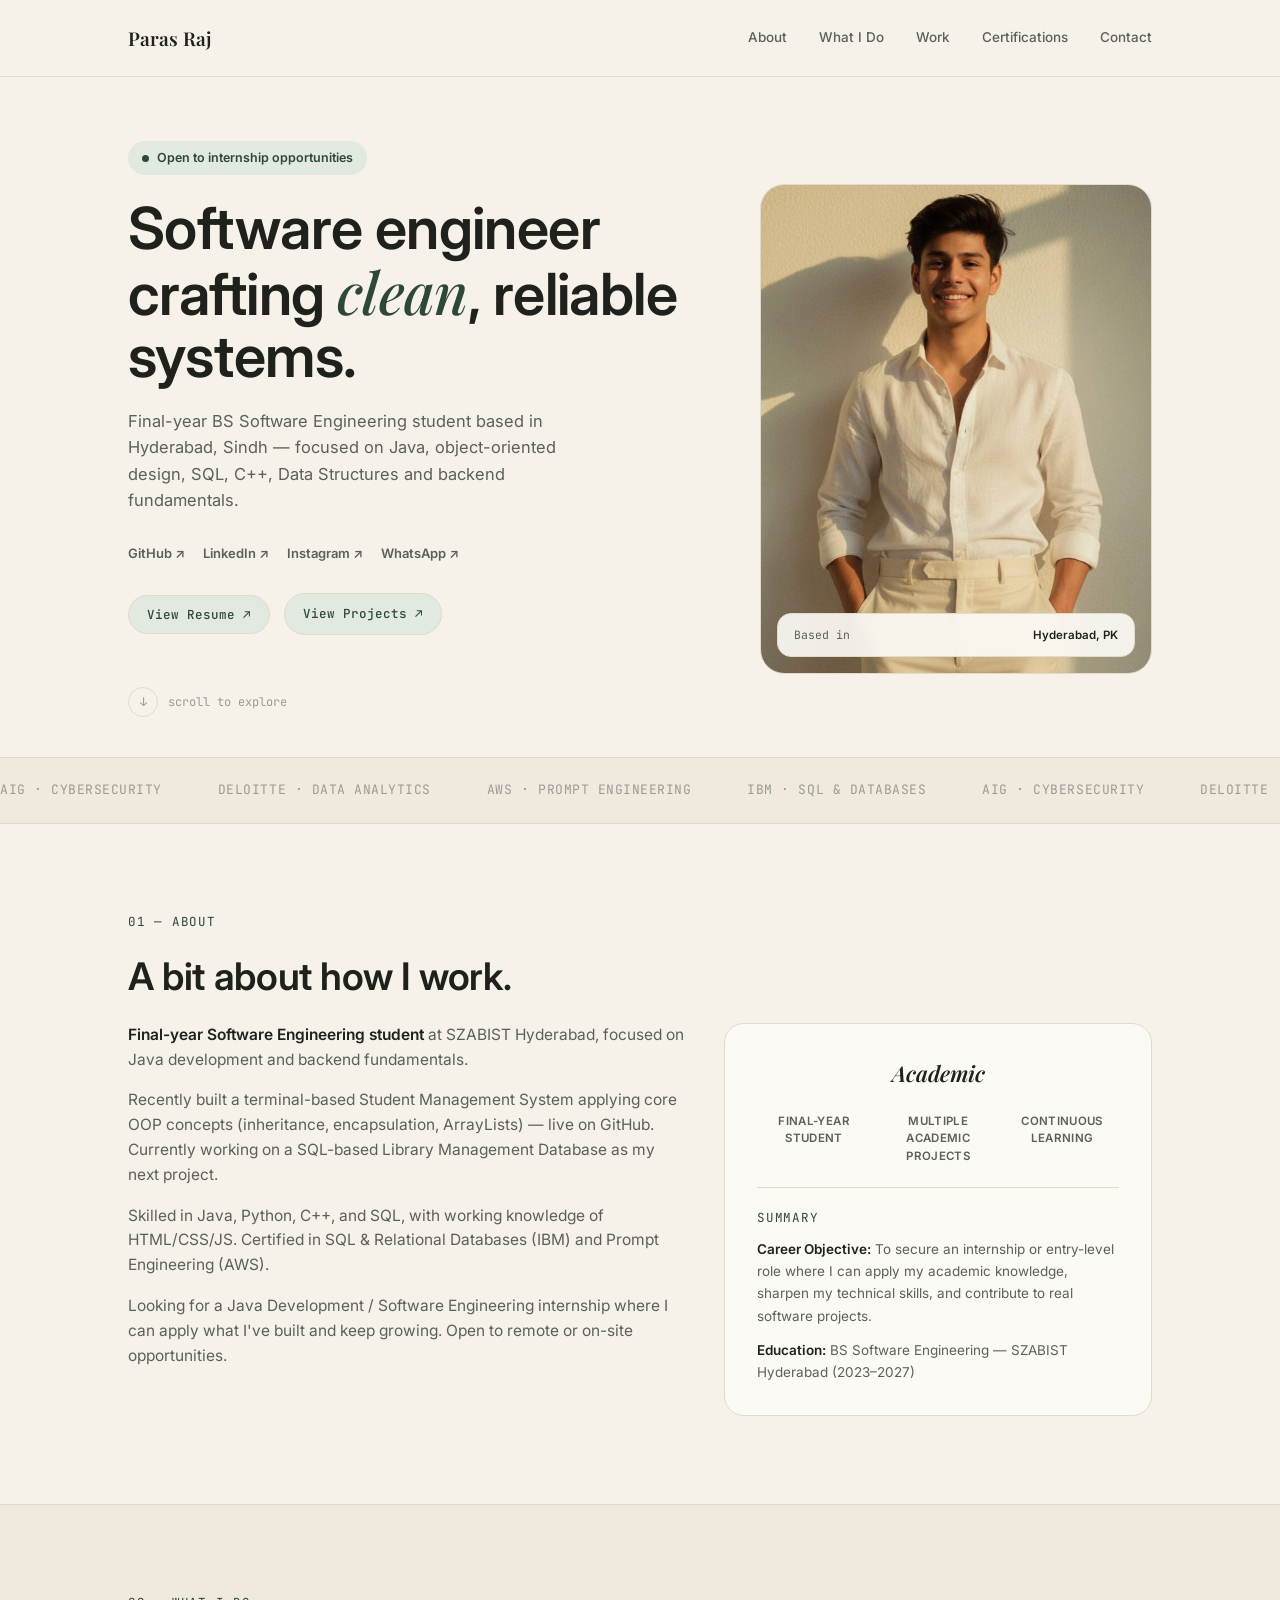
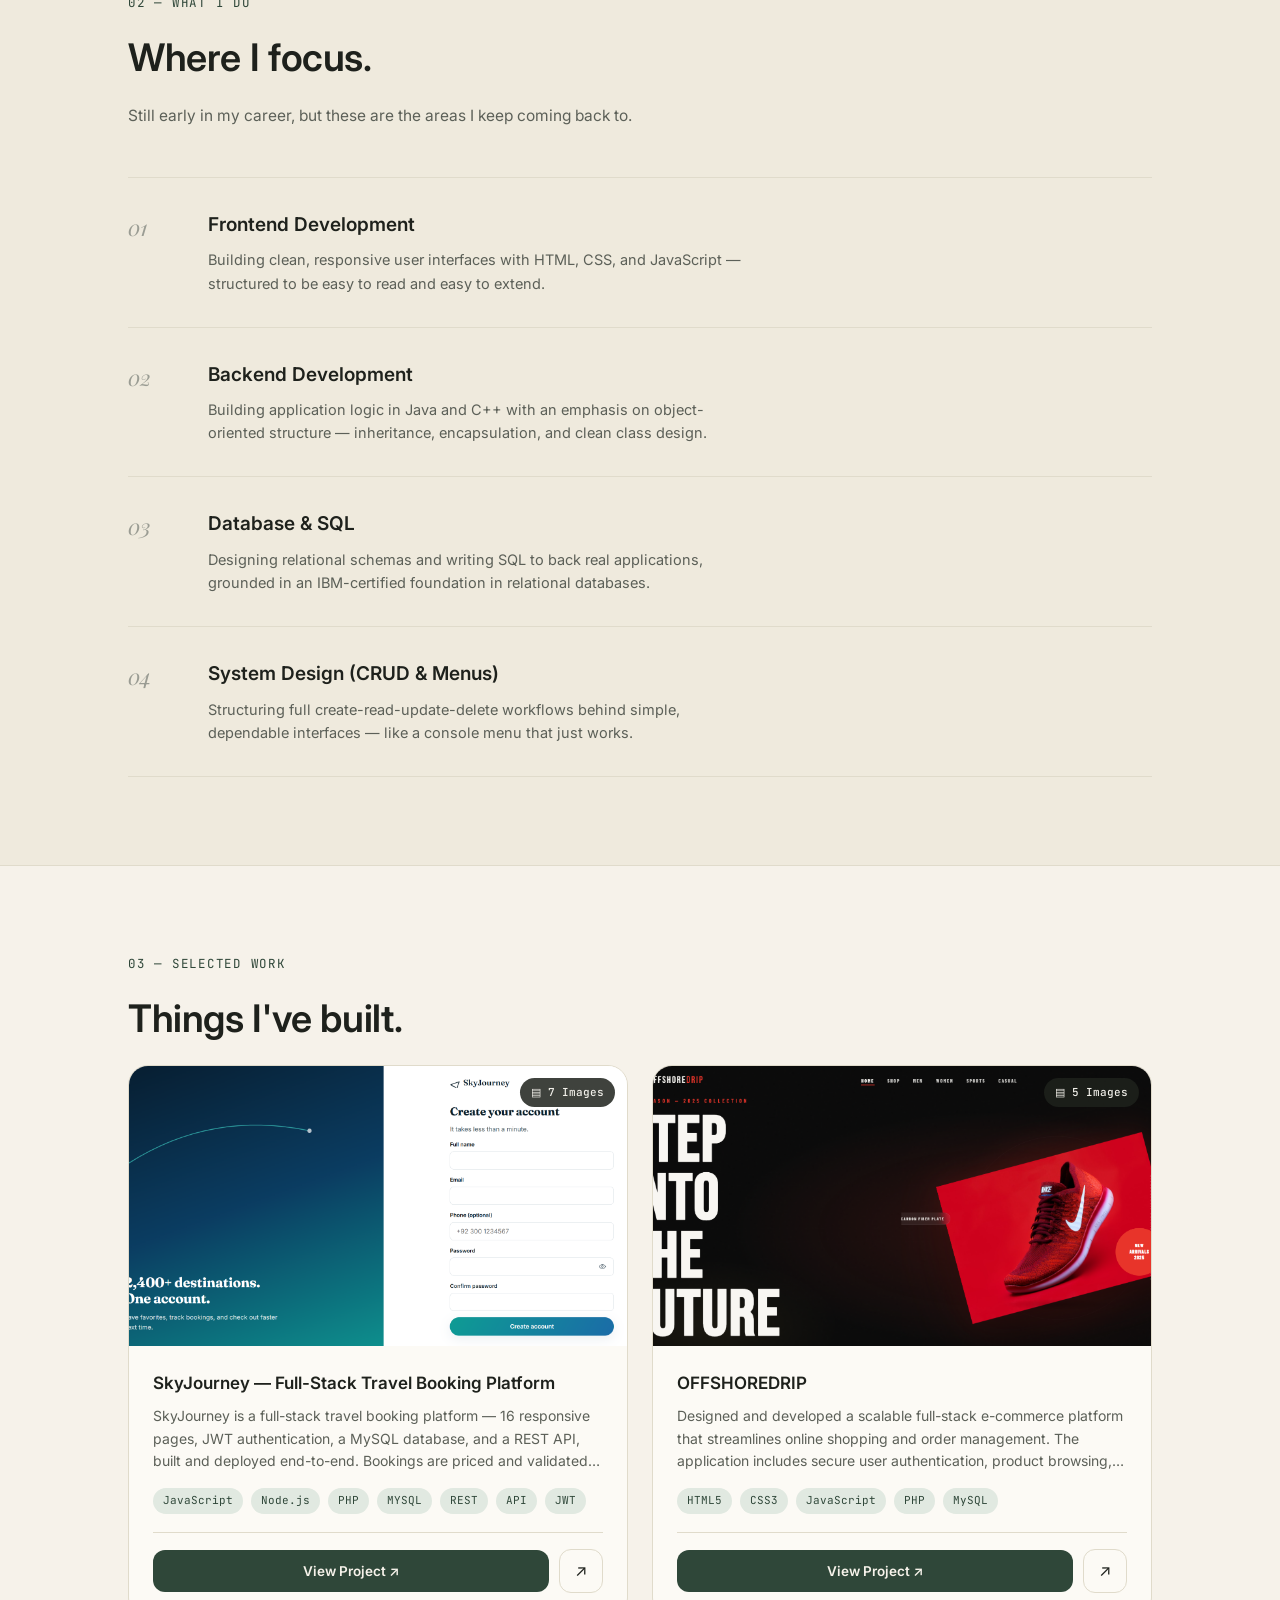
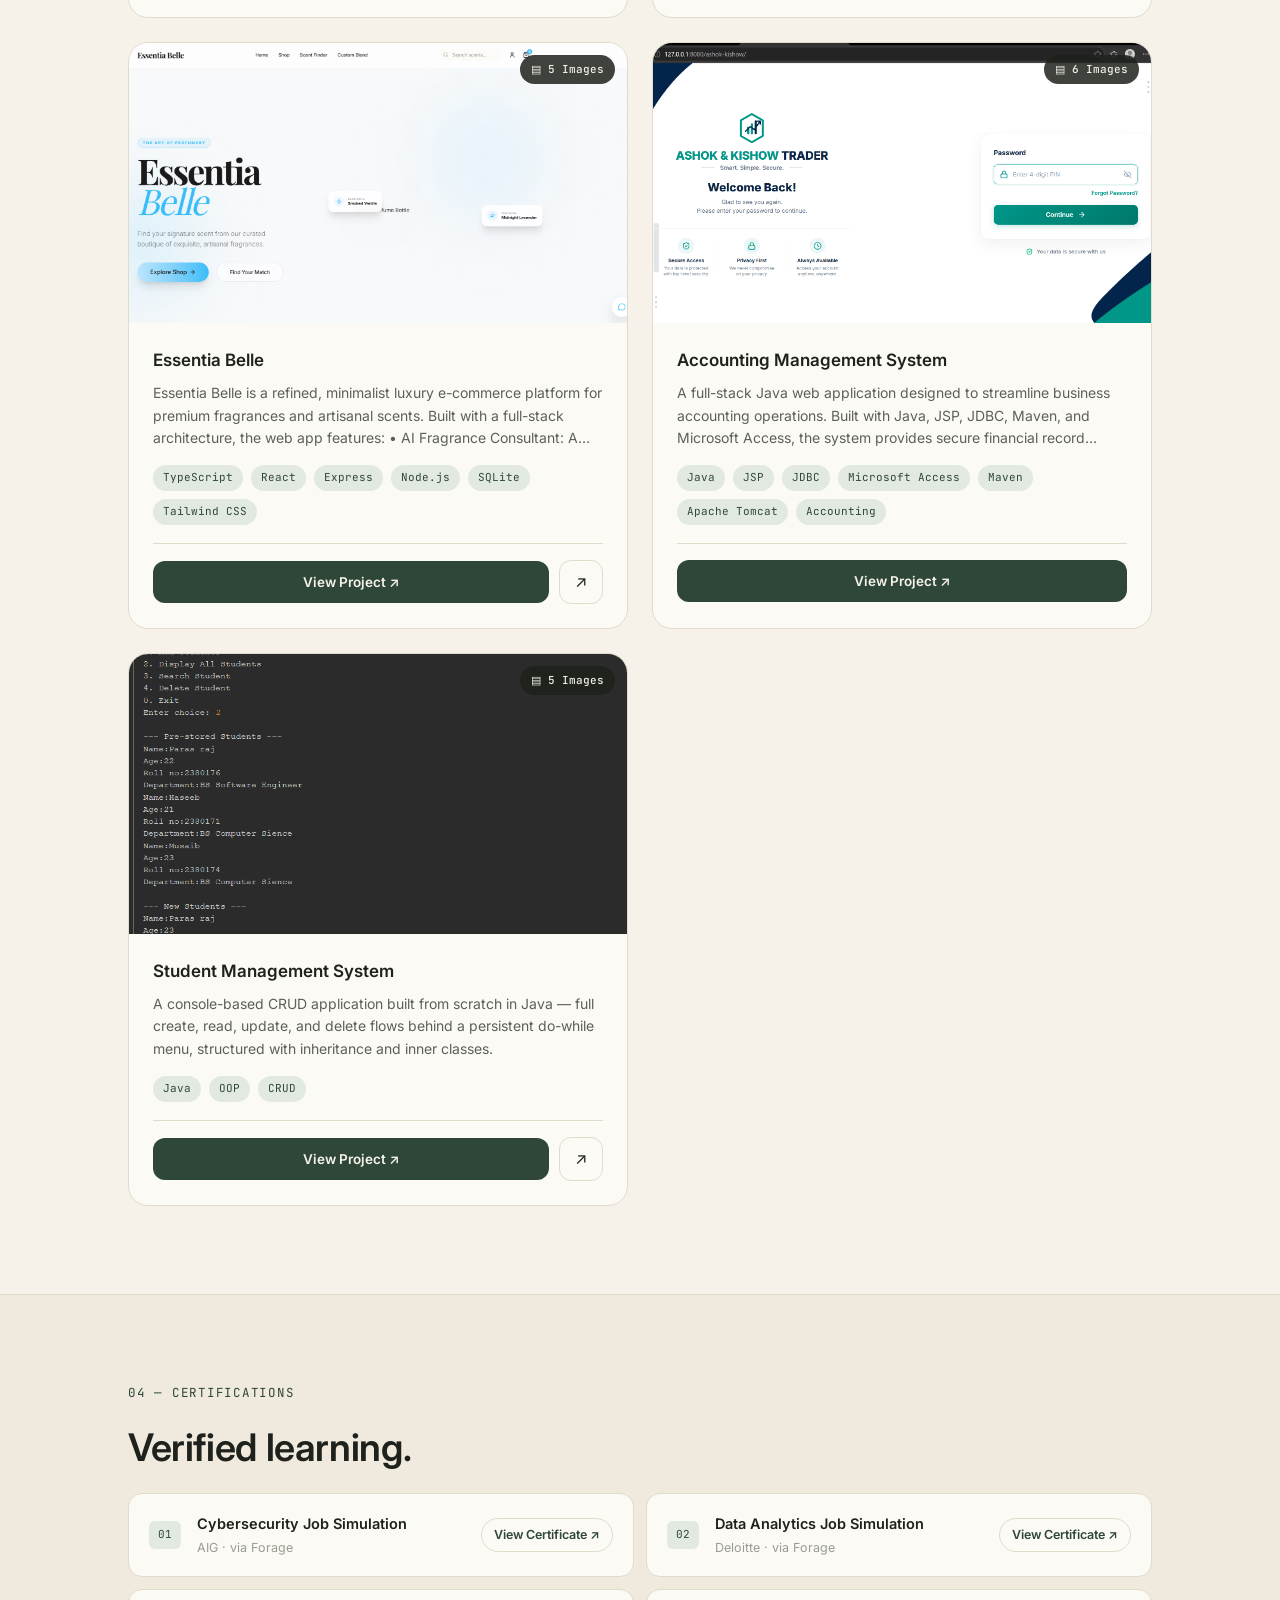
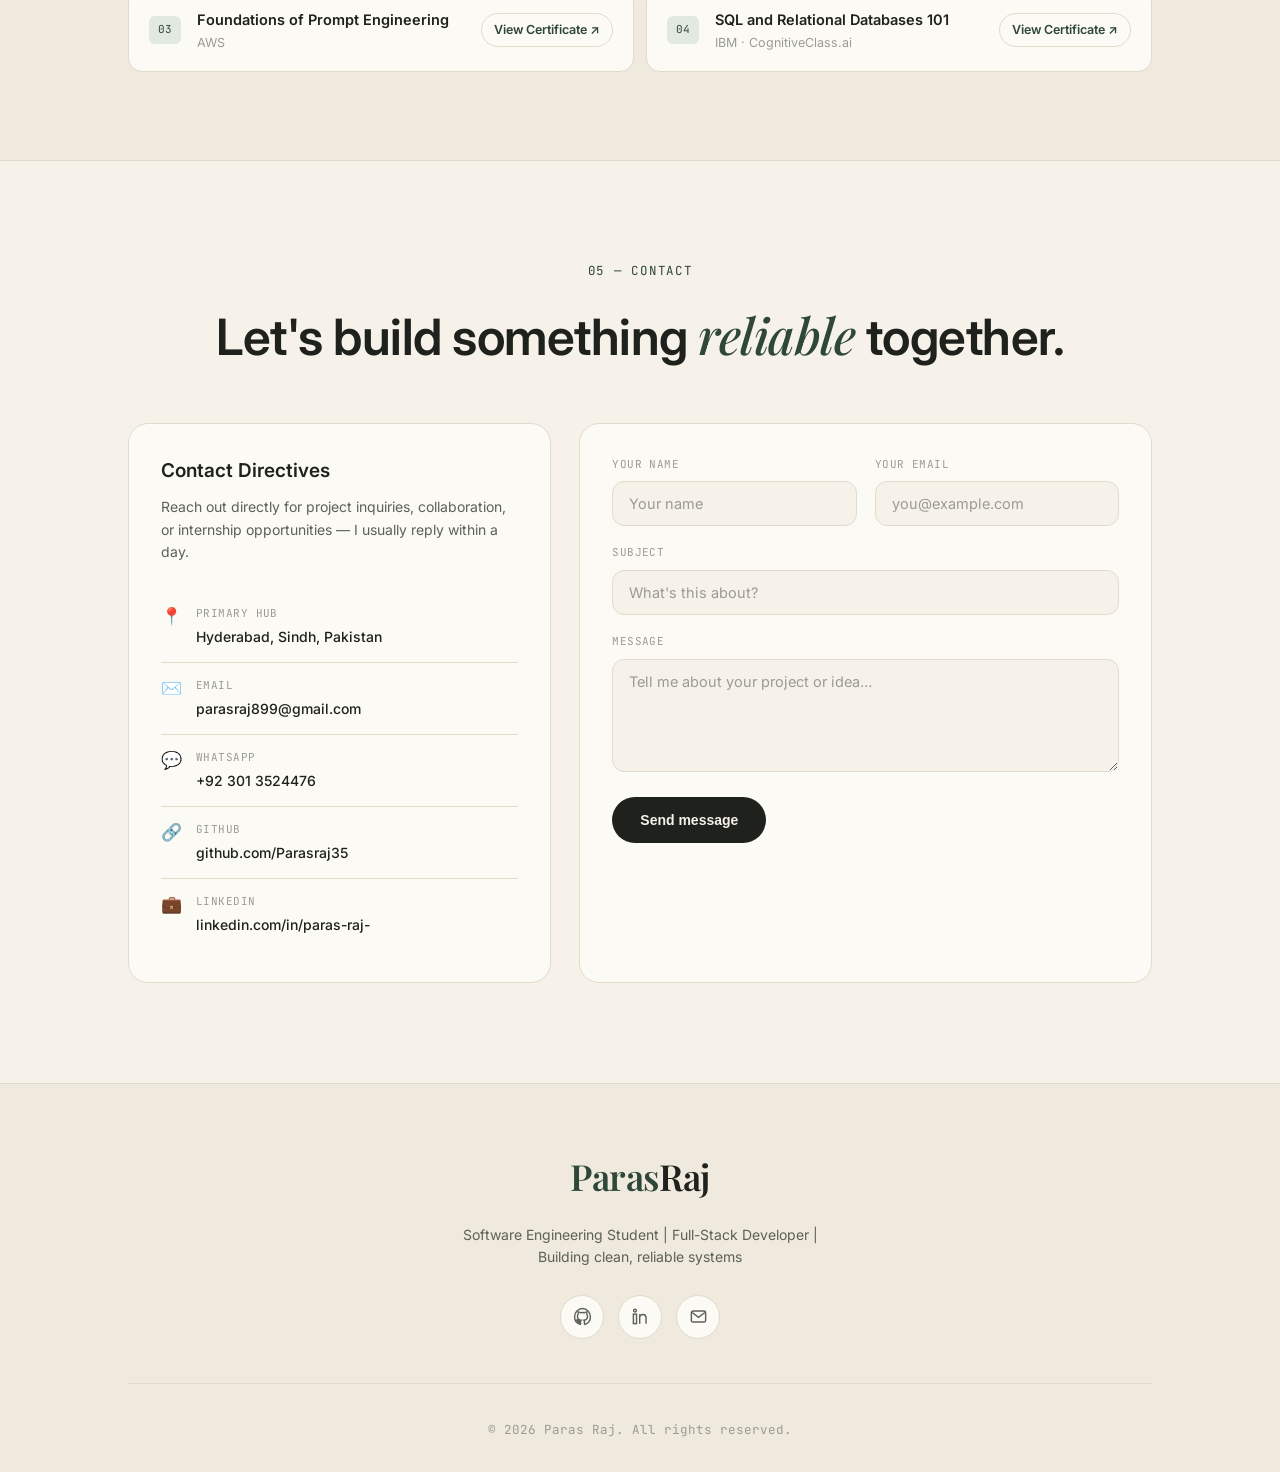
==== index.html @ 8398f97d "background change" ====
<!DOCTYPE html>
<html lang="en">
<head>
<meta charset="UTF-8">
<meta name="viewport" content="width=device-width, initial-scale=1.0">
<title>Paras Raj — Software Engineer</title>
<link rel="preconnect" href="https://fonts.googleapis.com">
<link rel="preconnect" href="https://fonts.gstatic.com" crossorigin>
<link href="https://fonts.googleapis.com/css2?family=Playfair+Display:ital,wght@0,500;0,600;1,500;1,600&family=Inter:wght@400;500;600;700&family=JetBrains+Mono:wght@400;500&display=swap" rel="stylesheet">
<style>
  :root{
    --bg: #F6F2EA;
    --bg-alt: #EFEADD;
    --card: #FCFAF5;
    --ink: #1E211C;
    --ink-dim: #5C6058;
    --ink-faint: #9A9C93;
    --line: #E0DBCB;
    --accent: #2F4739;
    --accent-soft: #E1E9E1;
    --accent-2: #A5482E;
    --terminal-green: #7FD9A8;
    --terminal-amber: #E8B15B;
    --terminal-blue: #8FA9C9;
    --font-serif: 'Playfair Display', serif;
    --font-sans: 'Inter', sans-serif;
    --font-mono: 'JetBrains Mono', monospace;
  }
  *{box-sizing:border-box; margin:0; padding:0;}
  html{scroll-behavior:smooth;}
  body{background:var(--bg); color:var(--ink); font-family:var(--font-sans); line-height:1.6; -webkit-font-smoothing:antialiased;}
  ::selection{background:var(--accent-soft); color:var(--accent);}
  a{color:inherit; text-decoration:none;}
  img{max-width:100%; display:block;}
  .wrap{max-width:1080px; margin:0 auto; padding:0 28px;}
  .em{font-family:var(--font-serif); font-style:italic; font-weight:500; color:var(--accent);}

/* NAV */

nav{
    position:sticky;
    top:0;
    z-index:60;
    background:rgba(246,242,234,.88);
    -webkit-backdrop-filter: blur(8px);
    backdrop-filter: blur(8px);
    border-bottom:1px solid var(--line);
}

nav .wrap{
    display:flex;
    justify-content:space-between;
    align-items:center;
    height:clamp(64px,9vw,76px);
    position:relative;
    gap:16px;
}

.logo{
    font-family:var(--font-serif);
    font-size:clamp(16px,2.4vw,19px);
    font-weight:600;
    white-space:nowrap;
    flex-shrink:0;
}

.menu-btn{
    display:none;
    background:none;
    border:none;
    cursor:pointer;
    color:var(--ink);
    flex-shrink:0;
    width:34px;
    height:34px;
    padding:0;
    position:relative;
    z-index:2;
}

.menu-btn span{
    position:absolute;
    left:5px;
    right:5px;
    height:2px;
    background:currentColor;
    border-radius:2px;
    transition:transform .3s ease, opacity .25s ease, top .3s ease;
}

.menu-btn span:nth-child(1){top:11px;}
.menu-btn span:nth-child(2){top:16px;}
.menu-btn span:nth-child(3){top:21px;}

.menu-btn.active span:nth-child(1){top:16px; transform:rotate(45deg);}
.menu-btn.active span:nth-child(2){opacity:0;}
.menu-btn.active span:nth-child(3){top:16px; transform:rotate(-45deg);}

.navlinks{
    display:flex;
    align-items:center;
    gap:clamp(16px,2.6vw,32px);
    font-size:13.5px;
    color:var(--ink-dim);
    font-weight:500;
    flex-wrap:wrap;
    justify-content:flex-end;
}

.navlinks a{
    white-space:nowrap;
}

.navlinks a:hover{
    color:var(--accent);
}

/* MOBILE */

@media(max-width:819px){

.menu-btn{
display:block;
}

.navlinks{
position:absolute;
top:100%;
left:0;
width:100%;
background:var(--bg);
flex-direction:column;
align-items:flex-start;
gap:0;
border-top:1px solid var(--line);
box-shadow:0 12px 24px -12px rgba(0,0,0,.12);

max-height:0;
overflow:hidden;
opacity:0;
visibility:hidden;
transition:max-height .35s ease, opacity .25s ease;
}

.navlinks a{
width:100%;
padding:16px 28px;
border-bottom:1px solid var(--line);
}

.navlinks.active{
max-height:400px;
opacity:1;
visibility:visible;
}

}

@media(max-width:380px){
  .logo{font-size:15px;}
  nav .wrap{padding-left:18px; padding-right:18px;}
}

  /* HERO */
  .hero{padding:64px 0 40px;}
  .hero-grid{display:grid; grid-template-columns:1fr; gap:40px; align-items:center;}
  @media(min-width:900px){.hero-grid{grid-template-columns:1.25fr 0.85fr; gap:56px;}}
  .badge{
    display:inline-flex; align-items:center; gap:8px; font-size:12.5px; font-weight:600;
    color:var(--accent); background:var(--accent-soft); padding:7px 14px; border-radius:100px; margin-bottom:22px;
  }
  .badge::before{content:''; width:7px; height:7px; border-radius:50%; background:var(--accent);}
  h1{font-family:var(--font-sans); font-weight:600; font-size:clamp(34px,5.2vw,58px); line-height:1.08; letter-spacing:-0.01em; margin-bottom:20px;}
  .hero-sub{color:var(--ink-dim); font-size:16.5px; max-width:48ch; margin-bottom:30px;}
  .social-row{display:flex; gap:18px; align-items:center;}
  .social-row a{font-size:13px; font-weight:600; color:var(--ink-dim); border-bottom:1px solid transparent; padding-bottom:2px;}
  .social-row a:hover{color:var(--accent); border-color:var(--accent);}

  .photo-card{position:relative; border-radius:24px; overflow:hidden; background:var(--accent-soft); aspect-ratio:4/5; border:1px solid var(--line);}
  .photo-card img{width:100%; height:100%; object-fit:cover;}
  .photo-fallback{width:100%; height:100%; display:flex; align-items:center; justify-content:center; font-family:var(--font-serif); font-style:italic; font-size:72px; color:var(--accent);}
  .photo-tag{
    position:absolute; bottom:16px; left:16px; right:16px; background:rgba(252,250,245,0.92); -webkit-backdrop-filter:blur(6px); backdrop-filter:blur(6px);
    border-radius:14px; padding:12px 16px; display:flex; justify-content:space-between; align-items:center;
    font-family:var(--font-mono); font-size:11.5px; color:var(--ink-dim); border:1px solid var(--line);
  }
  .photo-tag b{color:var(--ink); font-family:var(--font-sans); font-weight:600;}

  .scroll-cue{display:flex; align-items:center; gap:10px; margin-top:52px; font-size:12px; color:var(--ink-faint); font-family:var(--font-mono);}
  .scroll-dot{width:30px; height:30px; border-radius:50%; border:1px solid var(--line); display:flex; align-items:center; justify-content:center; animation:bob 1.8s ease-in-out infinite;}
  @keyframes bob{0%,100%{transform:translateY(0);} 50%{transform:translateY(4px);}}

  /* MARQUEE */
  .marquee-section{background:var(--bg-alt); border-top:1px solid var(--line); border-bottom:1px solid var(--line); padding:22px 0; overflow:hidden;}
  .marquee-track{display:flex; gap:56px; white-space:nowrap; animation:scroll-left 26s linear infinite; width:max-content;}
  .marquee-track span{font-family:var(--font-mono); font-size:13px; color:var(--ink-faint); letter-spacing:0.04em; text-transform:uppercase;}
  @keyframes scroll-left{from{transform:translateX(0);} to{transform:translateX(-50%);}}

  /* SECTION SHARED */
  section{padding:88px 0;}
  .section-tag{font-family:var(--font-mono); font-size:12.5px; color:var(--accent); text-transform:uppercase; letter-spacing:0.06em; margin-bottom:14px; display:block;}
  h2{font-family:var(--font-sans); font-weight:600; font-size:clamp(26px,3.4vw,38px); letter-spacing:-0.01em; margin-bottom:16px;}
  .section-desc{color:var(--ink-dim); font-size:15.5px; max-width:60ch; margin-bottom:48px;}

  /* ABOUT */
  .about-grid{display:grid; grid-template-columns:1fr; gap:40px;}
  @media(min-width:820px){.about-grid{grid-template-columns:1.3fr 1fr;}}
  .about-text p{color:var(--ink-dim); font-size:15.5px; margin-bottom:16px; max-width:56ch;}
  .about-text strong{color:var(--ink); font-weight:600;}
  .stat-grid{display:grid; grid-template-columns:repeat(2,1fr); gap:16px;}
  .stat-card{background:var(--card); border:1px solid var(--line); border-radius:16px; padding:22px;}
  .stat-num{font-family:var(--font-serif); font-style:italic; font-weight:600; font-size:34px; color:var(--accent);}
  .stat-label{font-size:12.5px; color:var(--ink-dim); margin-top:4px;}

  /* ACADEMIC CARD (replaces stat grid) */
  .academic-card{background:var(--card); border:1px solid var(--line); border-radius:20px; padding:32px;}
  .academic-title{font-family:var(--font-serif); font-style:italic; font-weight:600; font-size:22px; text-align:center; margin-bottom:22px;}
  .academic-pillars{display:grid; grid-template-columns:repeat(3,1fr); gap:10px; padding-bottom:22px; border-bottom:1px solid var(--line); margin-bottom:20px;}
  .academic-pillars div{font-size:11.5px; font-weight:600; text-align:center; color:var(--ink-dim); text-transform:uppercase; letter-spacing:0.03em; line-height:1.5;}
  .academic-pillars div span{color:var(--ink); font-family:var(--font-mono); text-transform:none; letter-spacing:0; font-size:12.5px;}
  .academic-summary p{font-size:13.5px; color:var(--ink-dim); line-height:1.65;}
  .academic-summary strong{color:var(--ink); font-weight:600;}

  /* WHAT I DO */
  .do-list{border-top:1px solid var(--line);}
  .do-item{
    display:grid; grid-template-columns:56px 1fr; gap:24px; padding:32px 0; border-bottom:1px solid var(--line);
    transition:padding-left .25s ease;
  }
  .do-item:hover{padding-left:10px;}
  .do-num{font-family:var(--font-serif); font-style:italic; font-size:22px; color:var(--ink-faint);}
  .do-item:hover .do-num{color:var(--accent);}
  .do-title{font-size:19px; font-weight:600; margin-bottom:8px;}
  .do-desc{color:var(--ink-dim); font-size:14.5px; max-width:60ch;}

  /* WORK */
  .work-grid{display:grid; grid-template-columns:1fr; gap:24px;}
  @media(min-width:820px){.work-grid{grid-template-columns:1fr 1fr;}}
  .work-card{background:var(--card); border:1px solid var(--line); border-radius:20px; overflow:hidden; display:flex; flex-direction:column;}
  .work-thumb{
    position:relative; aspect-ratio:16/9; background:linear-gradient(135deg, var(--accent-soft), var(--bg-alt));
    display:flex; align-items:center; justify-content:center; overflow:hidden;
  }
  .work-thumb img{width:100%; height:100%; object-fit:cover;}
  .work-thumb .thumb-fallback{font-family:var(--font-mono); font-size:12px; color:var(--ink-faint); letter-spacing:0.03em;}
  .work-thumb-badge{
    position:absolute; top:12px; right:12px; background:rgba(30,33,28,0.85); color:#F1EFE9; font-family:var(--font-mono);
    font-size:11px; font-weight:500; padding:6px 11px; border-radius:100px; display:flex; align-items:center; gap:5px;
  }
  .work-visual .c1{color:#7FD9A8;} .work-visual .c2{color:#E8B15B;} .work-visual .c3{color:#8FA9C9;}
  .work-body{padding:24px;}
  .work-title{font-size:17px; font-weight:600; margin-bottom:8px;}
  .work-desc{color:var(--ink-dim); font-size:14px; margin-bottom:16px; display:-webkit-box; -webkit-line-clamp:3; line-clamp:3; -webkit-box-orient:vertical; overflow:hidden;}
  .work-tags{display:flex; flex-wrap:wrap; gap:8px;}
  .tag{font-family:var(--font-mono); font-size:11px; padding:4px 10px; border-radius:100px; background:var(--accent-soft); color:var(--accent);}

  /* CERTS */
  .cert-grid{display:grid; grid-template-columns:1fr; gap:12px;}
  @media(min-width:700px){.cert-grid{grid-template-columns:1fr 1fr;}}
  .cert-row{display:flex; gap:16px; align-items:center; padding:18px 20px; background:var(--card); border:1px solid var(--line); border-radius:14px;}
  .cert-idx{font-family:var(--font-mono); font-size:11px; color:var(--accent); background:var(--accent-soft); border-radius:6px; padding:5px 9px;}
  .cert-name{font-size:14.5px; font-weight:600;}
  .cert-issuer{font-size:12.5px; color:var(--ink-faint); margin-top:2px;}
  .cert-view{margin-left:auto; font-size:12.5px; font-weight:600; color:var(--accent); white-space:nowrap; padding:6px 12px; border:1px solid var(--line); border-radius:20px; flex-shrink:0;}
  .cert-row:hover .cert-view{background:var(--accent); color:#fff; border-color:var(--accent);}

  /* CONTACT */
  .contact-section{padding:100px 0; text-align:center;}
  .contact-headline{font-family:var(--font-sans); font-weight:600; font-size:clamp(30px,5vw,50px); letter-spacing:-0.01em; margin-bottom:46px;}
  .btn-solid{background:var(--ink); color:var(--bg); font-weight:600; font-size:14px; padding:15px 28px; border-radius:100px;}
  .btn-solid:hover{background:var(--accent);}
  .btn-outline{border:1px solid var(--line); font-weight:600; font-size:14px; padding:15px 28px; border-radius:100px;}
  .btn-outline:hover{border-color:var(--accent); color:var(--accent);}

  .contact-split{display:grid; grid-template-columns:1fr; gap:24px; text-align:left;}
  @media(min-width:860px){.contact-split{grid-template-columns:0.85fr 1.15fr; gap:28px;}}

  .contact-info-card{background:var(--card); border:1px solid var(--line); border-radius:20px; padding:32px;}
  .contact-info-card h3{font-size:19px; font-weight:600; margin-bottom:10px;}
  .contact-info-desc{color:var(--ink-dim); font-size:14px; line-height:1.6; margin-bottom:28px;}
  .info-row{display:flex; gap:14px; align-items:flex-start; padding:14px 0; border-top:1px solid var(--line);}
  .info-row:first-of-type{border-top:none;}
  .info-icon{font-size:17px; line-height:1.4;}
  .info-label{font-family:var(--font-mono); font-size:11px; color:var(--ink-faint); text-transform:uppercase; letter-spacing:0.04em; margin-bottom:3px;}
  .info-value{font-size:14px; font-weight:500;}
  .info-value a{color:var(--ink);}
  .info-value a:hover{color:var(--accent);}

  .contact-form{background:var(--card); border:1px solid var(--line); border-radius:20px; padding:32px; display:flex; flex-direction:column; gap:18px;}
  .form-row{display:grid; grid-template-columns:1fr; gap:18px;}
  @media(min-width:560px){.form-row{grid-template-columns:1fr 1fr;}}
  .field-group label{display:block; font-family:var(--font-mono); font-size:11px; color:var(--ink-faint); text-transform:uppercase; letter-spacing:0.04em; margin-bottom:8px;}
  .contact-form input, .contact-form textarea{
    width:100%; font-family:var(--font-sans); font-size:14.5px; color:var(--ink);
    background:var(--bg); border:1px solid var(--line); border-radius:12px; padding:13px 16px;
    resize:vertical; transition:border-color .15s ease;
  }
  .contact-form input::placeholder, .contact-form textarea::placeholder{color:var(--ink-faint);}
  .contact-form input:focus, .contact-form textarea:focus{outline:none; border-color:var(--accent);}
  .contact-form .btn-solid{border:none; cursor:pointer; align-self:flex-start;}
  .contact-form .btn-solid:disabled{opacity:0.6; cursor:not-allowed;}
  .form-status{font-size:13px; color:var(--ink-dim); min-height:18px;}
  .form-status.ok{color:var(--accent);}
  .form-status.err{color:var(--accent-2);}

  footer{
    background:var(--bg-alt);
    color:var(--ink-dim);
    padding:64px 0 32px;
    border-top:1px solid var(--line);
    position:relative;
  }
  .footer-inner{display:flex; flex-direction:column; align-items:center; text-align:center; gap:18px;}
  .footer-name{
    font-family:var(--font-serif); font-weight:600; font-size:clamp(26px,4vw,36px); letter-spacing:-0.01em;
  }
  .footer-name .first{color:var(--accent);}
  .footer-name .last{color:var(--ink);}
  .footer-tagline{font-size:14px; color:var(--ink-dim); max-width:44ch;}
  .footer-socials{display:flex; gap:14px; margin:8px 0 6px;}
  .footer-socials a{
    width:44px; height:44px; border-radius:50%; display:flex; align-items:center; justify-content:center;
    background:var(--card); border:1px solid var(--line); color:var(--ink-dim);
    transition:background .2s ease, color .2s ease, border-color .2s ease;
  }
  .footer-socials a:hover{background:var(--accent); border-color:var(--accent); color:var(--bg);}
  .footer-socials svg{width:19px; height:19px;}
  .footer-divider{width:100%; max-width:1080px; height:1px; background:var(--line); margin:20px 0 18px;}
  .footer-bottom{font-size:12.5px; color:var(--ink-faint); font-family:var(--font-mono);}

  @media(max-width:640px){
    footer{padding-bottom:88px;}
    .footer-bottom{padding:0 8px;}
  }
  .scroll-top{
    position:fixed; right:22px; bottom:22px; width:46px; height:46px; border-radius:50%;
    background:var(--accent); color:var(--bg); border:none; display:flex; align-items:center; justify-content:center;
    cursor:pointer; box-shadow:0 10px 24px -8px rgba(30,33,28,.35); opacity:0; visibility:hidden; transform:translateY(8px);
    transition:opacity .25s ease, transform .25s ease, visibility .25s ease; z-index:70;
  }
  .scroll-top.visible{opacity:1; visibility:visible; transform:translateY(0);}
  .scroll-top:hover{filter:brightness(1.08);}

  /* HERO RESUME BUTTON */
  .btn-resume{
    display:inline-flex; align-items:center; gap:8px; font-family:var(--font-mono); font-size:12.5px; font-weight:500;
    color:var(--accent); background:var(--accent-soft); border:1px solid var(--line); padding:10px 18px; border-radius:100px;
    cursor:pointer; transition:border-color .15s ease;
  }
  .btn-resume:hover{border-color:var(--accent);}
  .hero-actions{display:flex; flex-wrap:wrap; gap:14px; align-items:center; margin-top:26px;}

  /* WORK CARD VIEW-PROJECT BUTTON */
  .work-foot{display:flex; align-items:center; gap:10px; margin-top:18px; padding-top:16px; border-top:1px solid var(--line);}
  .btn-view{
    flex:1; font-family:var(--font-sans); font-size:13.5px; font-weight:600; color:var(--bg); background:var(--accent);
    padding:13px 16px; border-radius:12px; cursor:pointer; border:none; display:inline-flex; align-items:center; justify-content:center; gap:8px;
  }
  .btn-view:hover{opacity:0.9;}
  .btn-view-icon{
    width:44px; height:44px; flex-shrink:0; border-radius:12px; border:1px solid var(--line); background:transparent;
    color:var(--ink); display:flex; align-items:center; justify-content:center; font-size:16px; cursor:pointer;
  }
  .btn-view-icon:hover{border-color:var(--accent); color:var(--accent);}

  /* TERMINAL-CHROME MODAL (signature element) */
  .modal-overlay{
    position:fixed; inset:0; background:rgba(6,7,8,0.75); -webkit-backdrop-filter:blur(4px); backdrop-filter:blur(4px); z-index:200;
    display:none; align-items:center; justify-content:center; padding:20px;
  }
  .modal-overlay.open{display:flex;}
  .term-window{
    width:100%; max-width:640px; max-height:88vh; overflow-y:auto; background:var(--bg-alt);
    border:1px solid var(--line); border-radius:14px; box-shadow:0 30px 80px rgba(0,0,0,0.6);
  }
  .term-titlebar{
    display:flex; align-items:center; gap:10px; padding:13px 16px; border-bottom:1px solid var(--line);
    background:var(--card); border-radius:14px 14px 0 0; position:sticky; top:0; z-index:2;
  }
  .term-dots{display:flex; gap:7px;}
  .term-dots span{width:11px; height:11px; border-radius:50%; display:block;}
  .term-dots span:nth-child(1){background:#E8615B;} .term-dots span:nth-child(2){background:#E8B15B;} .term-dots span:nth-child(3){background:#7FD9A8;}
  .term-title{font-family:var(--font-mono); font-size:12px; color:var(--ink-faint); flex:1; text-align:center;}
  .term-close{font-family:var(--font-mono); font-size:15px; color:var(--ink-faint); cursor:pointer; background:none; border:none; padding:2px 6px;}
  .term-close:hover{color:var(--ink);}
  .term-body{padding:24px;}

  .cert-modal-window{width:100%; max-width:800px; max-height:92vh; display:flex; flex-direction:column;}
  .cert-frame-wrap{position:relative; flex:1; min-height:0; background:#525659;}
  #cert-frame{width:100%; height:100%; min-height:70vh; border:none; display:block; background:#fff;}
  .cert-mobile-fallback{
    display:none; flex-direction:column; align-items:center; justify-content:center; text-align:center;
    gap:14px; padding:56px 28px; background:var(--bg); min-height:52vh;
  }
  .cert-mobile-fallback svg{width:44px; height:44px; color:var(--ink-faint);}
  .cert-mobile-fallback p{font-size:13.5px; color:var(--ink-dim); max-width:32ch;}
  .cert-mobile-open{
    display:inline-flex; align-items:center; gap:8px; background:var(--ink); color:var(--bg);
    font-weight:600; font-size:14px; padding:13px 22px; border-radius:30px; text-decoration:none;
  }
  .cert-footer{padding:12px 20px; border-top:1px solid var(--line); display:flex; justify-content:space-between; align-items:center; gap:12px; flex-shrink:0;}
  .cert-footer a{font-size:13px; white-space:nowrap;}

  @media(max-width:700px){
    .modal-overlay{padding:0;}
    .cert-modal-window{max-width:none; max-height:100vh; height:100vh; border-radius:0;}
    .cert-frame-wrap{display:none;}
    .cert-mobile-fallback{display:flex; flex:1;}
    .term-title{max-width:56vw; overflow:hidden; text-overflow:ellipsis; white-space:nowrap;}
  }

  .carousel{position:relative; border-radius:10px; overflow:hidden; background:var(--ink); aspect-ratio:16/10; margin-bottom:20px;}
  .carousel-track{display:flex; height:100%; transition:transform .3s ease;}
  .carousel-slide{min-width:100%; height:100%; display:flex; align-items:center; justify-content:center; flex-direction:column; gap:10px;}
  .carousel-slide .ph-icon{font-family:var(--font-mono); font-size:12px; color:#7C8489; letter-spacing:0.04em;}
  .carousel-nav{position:absolute; top:50%; transform:translateY(-50%); width:32px; height:32px; border-radius:50%; background:rgba(10,11,13,0.6); color:#EDEEEA; border:1px solid rgba(255,255,255,0.15); cursor:pointer; display:flex; align-items:center; justify-content:center; font-size:14px;}
  .carousel-nav:hover{background:rgba(10,11,13,0.85);}
  .carousel-prev{left:10px;} .carousel-next{right:10px;}
  .carousel-dots{position:absolute; bottom:12px; left:0; right:0; display:flex; justify-content:center; gap:6px;}
  .carousel-dots span{width:6px; height:6px; border-radius:50%; background:rgba(255,255,255,0.35);}
  .carousel-dots span.active{background:#fff;}

  .modal-title{font-size:19px; font-weight:600; margin-bottom:6px;}
  .modal-desc{color:var(--ink-dim); font-size:14.5px; line-height:1.65; margin-bottom:18px;}
  .modal-tags{display:flex; flex-wrap:wrap; gap:8px; margin-bottom:20px;}
  .modal-links{display:flex; gap:12px; flex-wrap:wrap;}
  .modal-links a{font-family:var(--font-mono); font-size:12.5px; font-weight:500; color:var(--bg); background:var(--accent); padding:10px 18px; border-radius:100px;}
  .modal-links a.secondary{background:transparent; color:var(--accent); border:1px solid var(--line);}

  .resume-body{display:flex; flex-direction:column; align-items:center; text-align:center; gap:14px; padding:8px 0 4px;}
  .resume-body p{color:var(--ink-dim); font-size:14px; max-width:44ch;}
</style>
</head>
<body>

<nav>
  <div class="wrap">

    <div class="logo">Paras Raj</div>

    <button class="menu-btn" id="menu-btn" aria-label="Toggle menu" aria-expanded="false">
      <span></span><span></span><span></span>
    </button>

    <div class="navlinks" id="navlinks">
      <a href="#about">About</a>
      <a href="#what-i-do">What I Do</a>
      <a href="#work">Work</a>
      <a href="#certifications">Certifications</a>
      <a href="#contact">Contact</a>
    </div>

  </div>
</nav>

<header class="hero">
  <div class="wrap hero-grid">
    <div>
      <div class="badge">Open to internship opportunities</div>
      <h1>Software engineer crafting <span class="em">clean</span>, reliable systems.</h1>
      <p class="hero-sub">Final-year BS Software Engineering student based in Hyderabad, Sindh — focused on Java, object-oriented design, SQL, C++, Data Structures and backend fundamentals.</p>
      <div class="social-row">
        <a href="https://github.com/Parasraj35" target="_blank" rel="noopener">GitHub ↗</a>
        <a href="https://www.linkedin.com/in/paras-raj-/" target="_blank" rel="noopener">LinkedIn ↗</a>
        <a href="https://www.instagram.com/paras.rx/" target="_blank" rel="noopener">Instagram ↗</a>
        <a href="https://wa.me/923013524476" target="_blank" rel="noopener">WhatsApp ↗</a>
      </div>
     <div class="hero-actions">
    <button type="button" class="btn-resume" onclick="openResume()">
        View Resume ↗
    </button>

    <a href="#work" class="btn-resume">
        View Projects ↗
    </a>
</div>
      <div class="scroll-cue">
        <div class="scroll-dot">↓</div>
        scroll to explore
      </div>
    </div>
    <div class="photo-card">
      <img src="[data-uri]" alt="Paras Raj">
      <div class="photo-fallback" style="display:none;">PR</div>
      <div class="photo-tag"><span>Based in</span><b>Hyderabad, PK</b></div>
    </div>
  </div>
</header>

<div class="marquee-section">
  <div class="marquee-track">
    <span>AIG · Cybersecurity</span><span>Deloitte · Data Analytics</span><span>AWS · Prompt Engineering</span><span>IBM · SQL &amp; Databases</span>
    <span>AIG · Cybersecurity</span><span>Deloitte · Data Analytics</span><span>AWS · Prompt Engineering</span><span>IBM · SQL &amp; Databases</span>
  </div>
</div>

<section id="about">
  <div class="wrap">
    <span class="section-tag">01 — About</span>
    <h2>A bit about how I work.</h2>
    <div class="about-grid">
      <div class="about-text">
        <p> <strong>Final-year Software Engineering student</strong>  at SZABIST Hyderabad, focused on Java development and backend fundamentals.</p>
        <p>Recently built a terminal-based Student Management System applying core OOP concepts (inheritance, encapsulation, ArrayLists) — live on GitHub. 
          Currently working on a SQL-based Library Management Database as my next project.</p>
          <p>Skilled in Java, Python, C++, and SQL, with working knowledge of HTML/CSS/JS. Certified in SQL & Relational Databases (IBM) and Prompt Engineering (AWS).</p>
          <P>Looking for a Java Development / Software Engineering internship where I can apply what I've built and keep growing. Open to remote or on-site opportunities.</P>
        </div>
      <div class="academic-card">
        <h3 class="academic-title">Academic</h3>
        <div class="academic-pillars">
          <div>Final-Year Student</div>
          <div>Multiple Academic Projects</div>
          <div>Continuous Learning</div>
        </div>
        <div class="academic-divider"></div>
        <div class="academic-summary">
          <span class="section-tag" style="margin-bottom:10px;">Summary</span>
          <p><strong>Career Objective:</strong> To secure an internship or entry-level role where I can apply my academic knowledge, sharpen my technical skills, and contribute to real software projects.</p>
          <p style="margin-top:12px;"><strong>Education:</strong> BS Software Engineering — SZABIST Hyderabad (2023–2027)</p>
        </div>
      </div>
    </div>
  </div>
</section>

<section id="what-i-do" style="background:var(--bg-alt); border-top:1px solid var(--line); border-bottom:1px solid var(--line);">
  <div class="wrap">
    <span class="section-tag">02 — What I Do</span>
    <h2>Where I focus.</h2>
    <p class="section-desc">Still early in my career, but these are the areas I keep coming back to.</p>
    <div class="do-list">
      <div class="do-item">
        <div class="do-num">01</div>
        <div><div class="do-title">Frontend Development</div><div class="do-desc">Building clean, responsive user interfaces with HTML, CSS, and JavaScript — structured to be easy to read and easy to extend.</div></div>
      </div>
      <div class="do-item">
        <div class="do-num">02</div>
        <div><div class="do-title">Backend Development</div><div class="do-desc">Building application logic in Java and C++ with an emphasis on object-oriented structure — inheritance, encapsulation, and clean class design.</div></div>
      </div>
      <div class="do-item">
        <div class="do-num">03</div>
        <div><div class="do-title">Database &amp; SQL</div><div class="do-desc">Designing relational schemas and writing SQL to back real applications, grounded in an IBM-certified foundation in relational databases.</div></div>
      </div>
      <div class="do-item">
        <div class="do-num">04</div>
        <div><div class="do-title">System Design (CRUD &amp; Menus)</div><div class="do-desc">Structuring full create-read-update-delete workflows behind simple, dependable interfaces — like a console menu that just works.</div></div>
      </div>
    </div>
  </div>
</section>

<section id="work">
  <div class="wrap">
    <span class="section-tag">03 — Selected Work</span>
    <h2>Things I've built.</h2>
    <div class="work-grid" id="work-grid"></div>
  </div>
</section>

<section id="certifications" style="background:var(--bg-alt); border-top:1px solid var(--line); border-bottom:1px solid var(--line);">
  <div class="wrap">
    <span class="section-tag">04 — Certifications</span>
    <h2>Verified learning.</h2>
    <div class="cert-grid">
      <div class="cert-row" style="cursor:pointer;" onclick="openCert('./certificate cyber.pdf',
       'Cybersecurity Job Simulation','AIG · via Forage')"><div class="cert-idx">01</div><div><div class="cert-name">Cybersecurity Job Simulation</div><div class="cert-issuer">AIG · via Forage</div></div><span class="cert-view">View Certificate ↗</span></div>
      <div class="cert-row" style="cursor:pointer;" onclick="openCert('./Data Analytics.pdf','Data Analytics Job Simulation','Deloitte · via Forage')"><div class="cert-idx">02</div><div><div class="cert-name">Data Analytics Job Simulation</div><div class="cert-issuer">Deloitte · via Forage</div></div><span class="cert-view">View Certificate ↗</span></div>
      <div class="cert-row" style="cursor:pointer;" onclick="openCert('./Foundation of prompt engineering.pdf','Foundations of Prompt Engineering','AWS')"><div class="cert-idx">03</div><div><div class="cert-name">Foundations of Prompt Engineering</div><div class="cert-issuer">AWS</div></div><span class="cert-view">View Certificate ↗</span></div>
      <div class="cert-row" style="cursor:pointer;" onclick="openCert('./SQL and Relational Database.pdf','SQL and Relational Databases 101','IBM · CognitiveClass.ai')"><div class="cert-idx">04</div><div><div class="cert-name">SQL and Relational Databases 101</div><div class="cert-issuer">IBM · CognitiveClass.ai</div></div><span class="cert-view">View Certificate ↗</span></div>
    </div>
  </div>
</section>

<section class="contact-section" id="contact">
  <div class="wrap">
    <span class="section-tag">05 — Contact</span>
    <div class="contact-headline">Let's build something <span class="em">reliable</span> together.</div>

    <div class="contact-split">
      <div class="contact-info-card">
        <h3>Contact Directives</h3>
        <p class="contact-info-desc">Reach out directly for project inquiries, collaboration, or internship opportunities — I usually reply within a day.</p>

        <div class="info-row">
          <span class="info-icon">📍</span>
          <div><div class="info-label">Primary Hub</div><div class="info-value">Hyderabad, Sindh, Pakistan</div></div>
        </div>
        <div class="info-row">
          <span class="info-icon">✉️</span>
          <div><div class="info-label">Email</div><div class="info-value"><a href="mailto:parasraj899@gmail.com">parasraj899@gmail.com</a></div></div>
        </div>
        <div class="info-row">
          <span class="info-icon">💬</span>
          <div><div class="info-label">WhatsApp</div><div class="info-value"><a href="https://wa.me/923013524476" target="_blank" rel="noopener">+92 301 3524476</a></div></div>
        </div>
        <div class="info-row">
          <span class="info-icon">🔗</span>
          <div><div class="info-label">GitHub</div><div class="info-value"><a href="https://github.com/Parasraj35" target="_blank" rel="noopener">github.com/Parasraj35</a></div></div>
        </div>
        <div class="info-row">
          <span class="info-icon">💼</span>
          <div><div class="info-label">LinkedIn</div><div class="info-value"><a href="https://www.linkedin.com/in/paras-raj-/" target="_blank" rel="noopener">linkedin.com/in/paras-raj-</a></div></div>
        </div>
      </div>

      <form id="contact-form" class="contact-form">
        <div class="form-row">
          <div class="field-group">
            <label>Your Name</label>
            <input type="text" name="name" placeholder="Your name" required>
          </div>
          <div class="field-group">
            <label>Your Email</label>
            <input type="email" name="email" placeholder="you@example.com" required>
          </div>
        </div>
        <div class="field-group">
          <label>Subject</label>
          <input type="text" name="subject" placeholder="What's this about?">
        </div>
        <div class="field-group">
          <label>Message</label>
          <textarea name="message" rows="5" placeholder="Tell me about your project or idea…" required></textarea>
        </div>
        <button type="submit" class="btn-solid" id="form-submit">Send message</button>
        <p id="form-status" class="form-status"></p>
      </form>
    </div>
  </div>
</section>

<footer>
  <div class="wrap footer-inner">
    <div class="footer-name"><span class="first">Paras</span><span class="last">Raj</span></div>
    <p class="footer-tagline">Software Engineering Student | Full-Stack Developer | Building clean, reliable systems</p>

    <div class="footer-socials">
      <a href="https://github.com/Parasraj35" target="_blank" rel="noopener" aria-label="GitHub">
        <svg viewBox="0 0 24 24" fill="none" stroke="currentColor" stroke-width="1.8"><path d="M12 2C6.48 2 2 6.58 2 12.25c0 4.53 2.87 8.37 6.84 9.73.5.1.68-.22.68-.49 0-.24-.01-1.04-.01-1.89-2.78.62-3.37-1.21-3.37-1.21-.46-1.19-1.11-1.51-1.11-1.51-.91-.63.07-.62.07-.62 1 .07 1.53 1.05 1.53 1.05.89 1.55 2.34 1.1 2.91.84.09-.66.35-1.1.63-1.36-2.22-.26-4.56-1.14-4.56-5.07 0-1.12.39-2.03 1.03-2.75-.1-.26-.45-1.31.1-2.73 0 0 .84-.27 2.75 1.05a9.36 9.36 0 0 1 5 0c1.91-1.32 2.75-1.05 2.75-1.05.55 1.42.2 2.47.1 2.73.64.72 1.03 1.63 1.03 2.75 0 3.94-2.35 4.8-4.58 5.06.36.32.68.94.68 1.9 0 1.37-.01 2.47-.01 2.81 0 .27.18.6.69.49A10.26 10.26 0 0 0 22 12.25C22 6.58 17.52 2 12 2Z"/></svg>
      </a>
      <a href="https://www.linkedin.com/in/paras-raj-/" target="_blank" rel="noopener" aria-label="LinkedIn">
        <svg viewBox="0 0 24 24" fill="none" stroke="currentColor" stroke-width="1.8"><rect x="3" y="9" width="4" height="12"/><circle cx="5" cy="4.5" r="1.8"/><path d="M11 9v12M11 13.5c0-2.5 2-4 4.2-4 2.8 0 3.8 1.9 3.8 4.6V21"/></svg>
      </a>
      <a href="https://mail.google.com/mail/?view=cm&fs=1&to=parasraj899@gmail.com" target="_blank" rel="noopener" aria-label="Email">
        <svg viewBox="0 0 24 24" fill="none" stroke="currentColor" stroke-width="1.8"><rect x="3" y="5" width="18" height="14" rx="2"/><path d="m4 7 8 6 8-6"/></svg>
      </a>
    </div>

    <div class="footer-divider"></div>
    <div class="footer-bottom">© 2026 Paras Raj. All rights reserved.</div>
  </div>
</footer>

<button class="scroll-top" id="scroll-top" aria-label="Scroll to top">
  <svg width="20" height="20" viewBox="0 0 24 24" fill="none" stroke="currentColor" stroke-width="2.2"><path d="M12 19V5M5 12l7-7 7 7"/></svg>
</button>

<!-- PROJECT DETAIL MODAL -->
<div class="modal-overlay" id="project-modal" onclick="if(event.target===this) closeModals()">
  <div class="term-window">
    <div class="term-titlebar">
      <div class="term-dots"><span></span><span></span><span></span></div>
      <span class="term-title" id="project-modal-path">~/projects/view</span>
      <button class="term-close" onclick="closeModals()">✕</button>
    </div>
    <div class="term-body">
      <div class="carousel" id="project-carousel">
        <div class="carousel-track" id="carousel-track"></div>
        <button class="carousel-nav carousel-prev" onclick="carouselMove(-1)">‹</button>
        <button class="carousel-nav carousel-next" onclick="carouselMove(1)">›</button>
        <div class="carousel-dots" id="carousel-dots"></div>
      </div>
      <div class="modal-title" id="project-modal-title"></div>
      <p class="modal-desc" id="project-modal-desc"></p>
      <div class="modal-tags" id="project-modal-tags"></div>
      <div class="modal-links" id="project-modal-links"></div>
    </div>
  </div>
</div>

<!-- RESUME MODAL -->
<div class="modal-overlay" id="resume-modal" onclick="if(event.target===this) closeModals()">
  <div class="term-window" style="max-width:420px;">
    <div class="term-titlebar">
      <div class="term-dots"><span></span><span></span><span></span></div>
      <span class="term-title">~/resume</span>
      <button class="term-close" onclick="closeModals()">✕</button>
    </div>
    <div class="term-body">
      <div class="resume-body">
        <div class="modal-title">Paras Raj — Resume</div>
        <p>View or download the latest copy of my resume as a PDF.</p>
        <div class="modal-links">
          <a href="./resume.pdf" target="_blank" rel="noopener">Open Resume ↗</a>
          <a href="./resume.pdf" download class="secondary">Download PDF</a>
        </div>
      </div>
    </div>
  </div>
</div>

<div class="modal-overlay" id="cert-modal" onclick="if(event.target===this) closeModals()">
  <div class="term-window cert-modal-window">
    <div class="term-titlebar">
      <div class="term-dots"><span></span><span></span><span></span></div>
      <span class="term-title" id="cert-modal-title">~/certificate</span>
      <button class="term-close" onclick="closeModals()">✕</button>
    </div>

    <div class="cert-frame-wrap">
      <iframe id="cert-frame" src="" title="Certificate preview"></iframe>
    </div>

    <div class="cert-mobile-fallback">
      <svg viewBox="0 0 24 24" fill="none" stroke="currentColor" stroke-width="1.6"><path d="M14 2H6a2 2 0 0 0-2 2v16a2 2 0 0 0 2 2h12a2 2 0 0 0 2-2V8z"/><path d="M14 2v6h6"/></svg>
      <p>PDF preview isn't reliable in mobile browsers — tap below to open the certificate in your PDF viewer.</p>
      <a class="cert-mobile-open" id="cert-mobile-link" href="" target="_blank" rel="noopener">Open Certificate ↗</a>
    </div>

    <div class="cert-footer">
      <span id="cert-modal-issuer" style="font-size:12.5px; color:var(--ink-faint);"></span>
      <a id="cert-open-link" href="" target="_blank" rel="noopener">Open in new tab ↗</a>
    </div>
  </div>
</div>

<script>
const menuBtn = document.getElementById("menu-btn");
const navLinks = document.getElementById("navlinks");

function setMenu(open){
  navLinks.classList.toggle("active", open);
  menuBtn.classList.toggle("active", open);
  menuBtn.setAttribute("aria-expanded", open ? "true" : "false");
}

menuBtn.addEventListener("click", () => {
    setMenu(!navLinks.classList.contains("active"));
});

navLinks.querySelectorAll("a").forEach(link => {
  link.addEventListener("click", () => setMenu(false));
});

document.addEventListener("click", (e) => {
  if(navLinks.classList.contains("active") && !navLinks.contains(e.target) && !menuBtn.contains(e.target)){
    setMenu(false);
  }
});

document.addEventListener("keydown", (e) => {
  if(e.key === "Escape") setMenu(false);
});

const scrollTopBtn = document.getElementById("scroll-top");
window.addEventListener("scroll", () => {
  scrollTopBtn.classList.toggle("visible", window.scrollY > 480);
});
scrollTopBtn.addEventListener("click", () => {
  window.scrollTo({ top: 0, behavior: "smooth" });
});

// 1. Sign up free at https://formspree.io using your email.
// 2. Create a new form, copy the endpoint it gives you (looks like https://formspree.io/f/xxxxxxxx).
// 3. Paste it below in place of YOUR_FORM_ID.
const FORM_ENDPOINT = "https://formspree.io/f/xaqgrpbl";

const form = document.getElementById('contact-form');
const status = document.getElementById('form-status');
const submitBtn = document.getElementById('form-submit');

form.addEventListener('submit', async (e) => {
  e.preventDefault();
  status.textContent = '';
  status.className = 'form-status';
  submitBtn.disabled = true;
  submitBtn.textContent = 'Sending…';

  try{
    const res = await fetch(FORM_ENDPOINT, {
      method: 'POST',
      headers: { 'Accept': 'application/json' },
      body: new FormData(form)
    });
    if(res.ok){
      form.reset();
      status.textContent = "Sent — I'll get back to you soon.";
      status.classList.add('ok');
    } else {
      status.textContent = "Something went wrong. Try emailing me directly instead.";
      status.classList.add('err');
    }
  } catch(err){
    status.textContent = "Couldn't send right now. Try emailing me directly instead.";
    status.classList.add('err');
  } finally {
    submitBtn.disabled = false;
    submitBtn.textContent = 'Send message';
  }
});

/* ---------- PROJECTS: default data + localStorage override ---------- */
const DEFAULT_PROJECTS = [
  
{
  id: "project-1783946907745",
  title: "SkyJourney — Full-Stack Travel Booking Platform",
  desc: "SkyJourney is a full-stack travel booking platform — 16 responsive pages, JWT authentication, a MySQL database, and a REST API, built and deployed end-to-end. Bookings are priced and validated entirely server-side (never trusting client-submitted totals), flight seat inventory is locked with row-level transactions to prevent overbooking, and round-trip flights support independent fare classes per leg. Includessa role-based admin dashboard for managing packages and viewing live booking/revenue data.",
  tags: [
    "JavaScript",
    "Node.js",
    "PHP",
    "MYSQL",
    "REST",
    "API",
    "JWT",
  ],
images: [
  "./images/skyjourney/signin.PNG",
  "./images/skyjourney/login.PNG",
  "./images/skyjourney/home.PNG",
  "./images/skyjourney/packages.PNG",
  "./images/skyjourney/hotels.PNG",
  "./images/skyjourney/flights.PNG",
  "./images/skyjourney/about.PNG",
],
  links: [
    { label: "Live ↗", url: "https://skyjourney.freehosting.dev" },
    { label: "Source ↗", url: "https://github.com/Parasraj35/SkyJourney" }
  ]
},  

{
  id: "project-1783696476086",
  title: "OFFSHOREDRIP",
  desc: "Designed and developed a scalable full-stack e-commerce platform that streamlines online shopping and order management. The application includes secure user authentication, product browsing, shopping cart functionality, customer reviews, real-time order tracking, and an admin dashboard for inventory and order management. Performance is optimized through custom server-side caching, while comprehensive security measures—including prepared SQL statements, input sanitization, secure session handling, and role-based access control—ensure reliable and protected transactions.",
  tags: [
    "HTML5",
    "CSS3",
    "JavaScript",
    "PHP",
    "MySQL"
  ],
images: [
  "./images/OffShoreDrips/home.png",
  "./images/OffShoreDrips/categories.png.png",
  "./images/OffShoreDrips/shop-all.png",
  "./images/OffShoreDrips/reviews.png",
  "./images/OffShoreDrips/filters.png"
],
  links: [
    { label: "Live ↗", url: "https://offshoreddrip.infinityfree.io/?i=1" },
    { label: "Source ↗", url: "https://github.com/Parasraj35/OffshoreDrip" }
  ]
},

{
  id: "Essentia-Belle",
  title: "Essentia Belle",
  desc: "Essentia Belle is a refined, minimalist luxury e-commerce platform for premium fragrances and artisanal scents. Built with a full-stack architecture, the web app features: • AI Fragrance Consultant: A conversational AI assistant powered by Google Gemini that provides point-to-point fragrance recommendations tailored to user moods and occasions. • Dynamic Inventory Dashboard: A comprehensive Admin dashboard with full CRUD capabilities allowing real-time additions and management of custom perfumes, olfactory notes (Top, Heart, Base), and pricing. • Persistent Database Architecture: Integrated Express backend backed by a lightweight, transaction-safe SQLite database (better-sqlite3) for high performance and state preservation. • Custom Blending: Interactive Custom Scent Finder tool supporting bespoke scent curation and laboratory request logs. • High-End Design: A buttery-smooth UI focusing on premium, high-contrast typography, delicate spacing, and beautiful interactive micro-interactions built with Tailwind CSS and Motion.",
  tags: [
    "TypeScript",
    "React",
    "Express",
    "Node.js",
    "SQLite",
    "Tailwind CSS",
  ],
images: [
  "./images/bella/home.png",
  "./images/bella/demo.png",
  "./images/bella/fotter.PNG",
  "./images/bella/admin.PNG",
  "./images/bella/custom.PNG"
],
  links: [
    { label: "Live ↗", url: "https://essentia-belle-production.up.railway.app/" },
    { label: "Source ↗", url: "https://github.com/Parasraj35/Essentia-Belle" }
  ]
},
{
  id: "accounting-management-system",
  title: "Accounting Management System",
  terminal: "$ mvn clean package\n====================\n✔ User Authentication\n✔ Ledger Management\n✔ Voucher Management\n✔ Transaction Processing\n✔ Financial Reports\n✔ System Ready",
  desc: "A full-stack Java web application designed to streamline business accounting operations. Built with Java, JSP, JDBC, Maven, and Microsoft Access, the system provides secure financial record management, voucher processing, ledger maintenance, transaction tracking, and comprehensive report generation through a modular architecture.",
  tags: [
    "Java",
    "JSP",
    "JDBC",
    "Microsoft Access",
    "Maven",
    "Apache Tomcat",
    "Accounting"
  ],
  images: [
    "./images/Account/1.png",
    "./images/Account/2.png",
    "./images/Account/3.png",
    "./images/Account/4.png",
    "./images/Account/5.png",
    "./images/Account/6.png",
  ],
},
  {
    id: "student-manager",
    title: "Student Management System",
    terminal: "$ java StudentManager\n====================\n1. Add Student\n2. View Students\n3. Update Record\n4. Delete Student\n5. Menu",
    desc: "A console-based CRUD application built from scratch in Java — full create, read, update, and delete flows behind a persistent do-while menu, structured with inheritance and inner classes.",
    tags: ["Java", "OOP", "CRUD"],
    images: [
      "./images/java/add.PNG",
      "./images/java/Capture.PNG",
      "./images/java/delete.PNG",
      "./images/java/exist.PNG",
      "./images/java/search.PNG"
    ],
    links: [{ label: "Source ↗", url: "https://github.com/Parasraj35/Student-Management-System" }]
  },
];

function loadProjects(){
  try{
    const raw = localStorage.getItem('pr_projects');
    if(raw){
      const parsed = JSON.parse(raw);
      if(Array.isArray(parsed) && parsed.length) return parsed;
    }
  }catch(e){ /* fall through to defaults */ }
  return DEFAULT_PROJECTS;
}

let PROJECTS = loadProjects();
let currentProject = null;
let currentSlide = 0;

function escapeHtml(str){
  return String(str || '').replace(/[&<>"']/g, m => ({'&':'&amp;','<':'&lt;','>':'&gt;','"':'&quot;',"'":'&#39;'}[m]));
}

function renderWorkGrid(){
  const grid = document.getElementById('work-grid');
  if(!grid) return;
  grid.innerHTML = PROJECTS.map((p, i) => {
    const tags = (p.tags || []).map(t => `<span class="tag">${escapeHtml(t)}</span>`).join('');
    const images = p.images || [];
    const thumb = images.length
      ? `<img src="${escapeHtml(images[0])}" alt="${escapeHtml(p.title)}">`
      : `<span class="thumb-fallback">◧ preview coming soon</span>`;
    const badge = images.length ? `<div class="work-thumb-badge">▤ ${images.length} Image${images.length > 1 ? 's' : ''}</div>` : '';
    const links = p.links || [];
    const iconLink = links.find(l => /github/i.test(l.url || '')) || links[0];
    const iconBtn = iconLink
      ? `<a class="btn-view-icon" href="${escapeHtml(iconLink.url)}" target="_blank" rel="noopener" title="${escapeHtml(iconLink.label)}">↗</a>`
      : '';
    return `
      <div class="work-card">
        <div class="work-thumb">${thumb}${badge}</div>
        <div class="work-body">
          <div class="work-title">${escapeHtml(p.title)}</div>
          <p class="work-desc">${escapeHtml(p.desc || '')}</p>
          <div class="work-tags">${tags}</div>
          <div class="work-foot">
            <button type="button" class="btn-view" onclick="openProject(${i})">View Project ↗</button>
            ${iconBtn}
          </div>
        </div>
      </div>`;
  }).join('');
}

function buildCarousel(images){
  const track = document.getElementById('carousel-track');
  const dots = document.getElementById('carousel-dots');
  const slides = (images && images.length) ? images : [null];
  track.innerHTML = slides.map(src => src
    ? `<div class="carousel-slide"><img src="${escapeHtml(src)}" alt="" style="width:100%;height:100%;object-fit:cover;"></div>`
    : `<div class="carousel-slide"><span class="ph-icon">◧ image coming soon</span></div>`
  ).join('');
  dots.innerHTML = slides.map((_, i) => `<span class="${i === 0 ? 'active' : ''}"></span>`).join('');
  currentSlide = 0;
  document.getElementById('project-carousel').dataset.count = slides.length;
}

function carouselMove(dir){
  const track = document.getElementById('carousel-track');
  const dots = document.getElementById('carousel-dots').children;
  const count = parseInt(document.getElementById('project-carousel').dataset.count || '1', 10);
  currentSlide = (currentSlide + dir + count) % count;
  track.style.transform = `translateX(-${currentSlide * 100}%)`;
  Array.from(dots).forEach((d, i) => d.classList.toggle('active', i === currentSlide));
}

function openProject(i){
  const p = PROJECTS[i];
  if(!p) return;
  currentProject = p;
  document.getElementById('project-modal-path').textContent = `~/projects/${p.id || 'view'}`;
  document.getElementById('project-modal-title').textContent = p.title;
  document.getElementById('project-modal-desc').textContent = p.desc || '';
  document.getElementById('project-modal-tags').innerHTML = (p.tags || []).map(t => `<span class="tag">${escapeHtml(t)}</span>`).join('');
  document.getElementById('project-modal-links').innerHTML = (p.links || []).map((l, idx) =>
    `<a href="${escapeHtml(l.url)}" target="_blank" rel="noopener" class="${idx > 0 ? 'secondary' : ''}">${escapeHtml(l.label)}</a>`
  ).join('') || '';
  buildCarousel(p.images);
  document.getElementById('project-modal').classList.add('open');
  document.body.style.overflow = 'hidden';
}

function openResume(){
  document.getElementById('resume-modal').classList.add('open');
  document.body.style.overflow = 'hidden';
}

function openCert(file, title, issuer){
  document.getElementById('cert-frame').src = file + '#toolbar=0&navpanes=0&view=FitH';
  document.getElementById('cert-open-link').href = file;
  document.getElementById('cert-mobile-link').href = file;
  document.getElementById('cert-modal-title').textContent = title;
  document.getElementById('cert-modal-issuer').textContent = issuer || '';
  document.getElementById('cert-modal').classList.add('open');
  document.body.style.overflow = 'hidden';
}

function closeModals(){
  document.getElementById('project-modal').classList.remove('open');
  document.getElementById('resume-modal').classList.remove('open');
  document.getElementById('cert-modal').classList.remove('open');
  document.getElementById('cert-frame').src = '';
  document.body.style.overflow = '';
}

document.addEventListener('keydown', e => { if(e.key === 'Escape') closeModals(); });

renderWorkGrid();
</script>

</body>
</html>
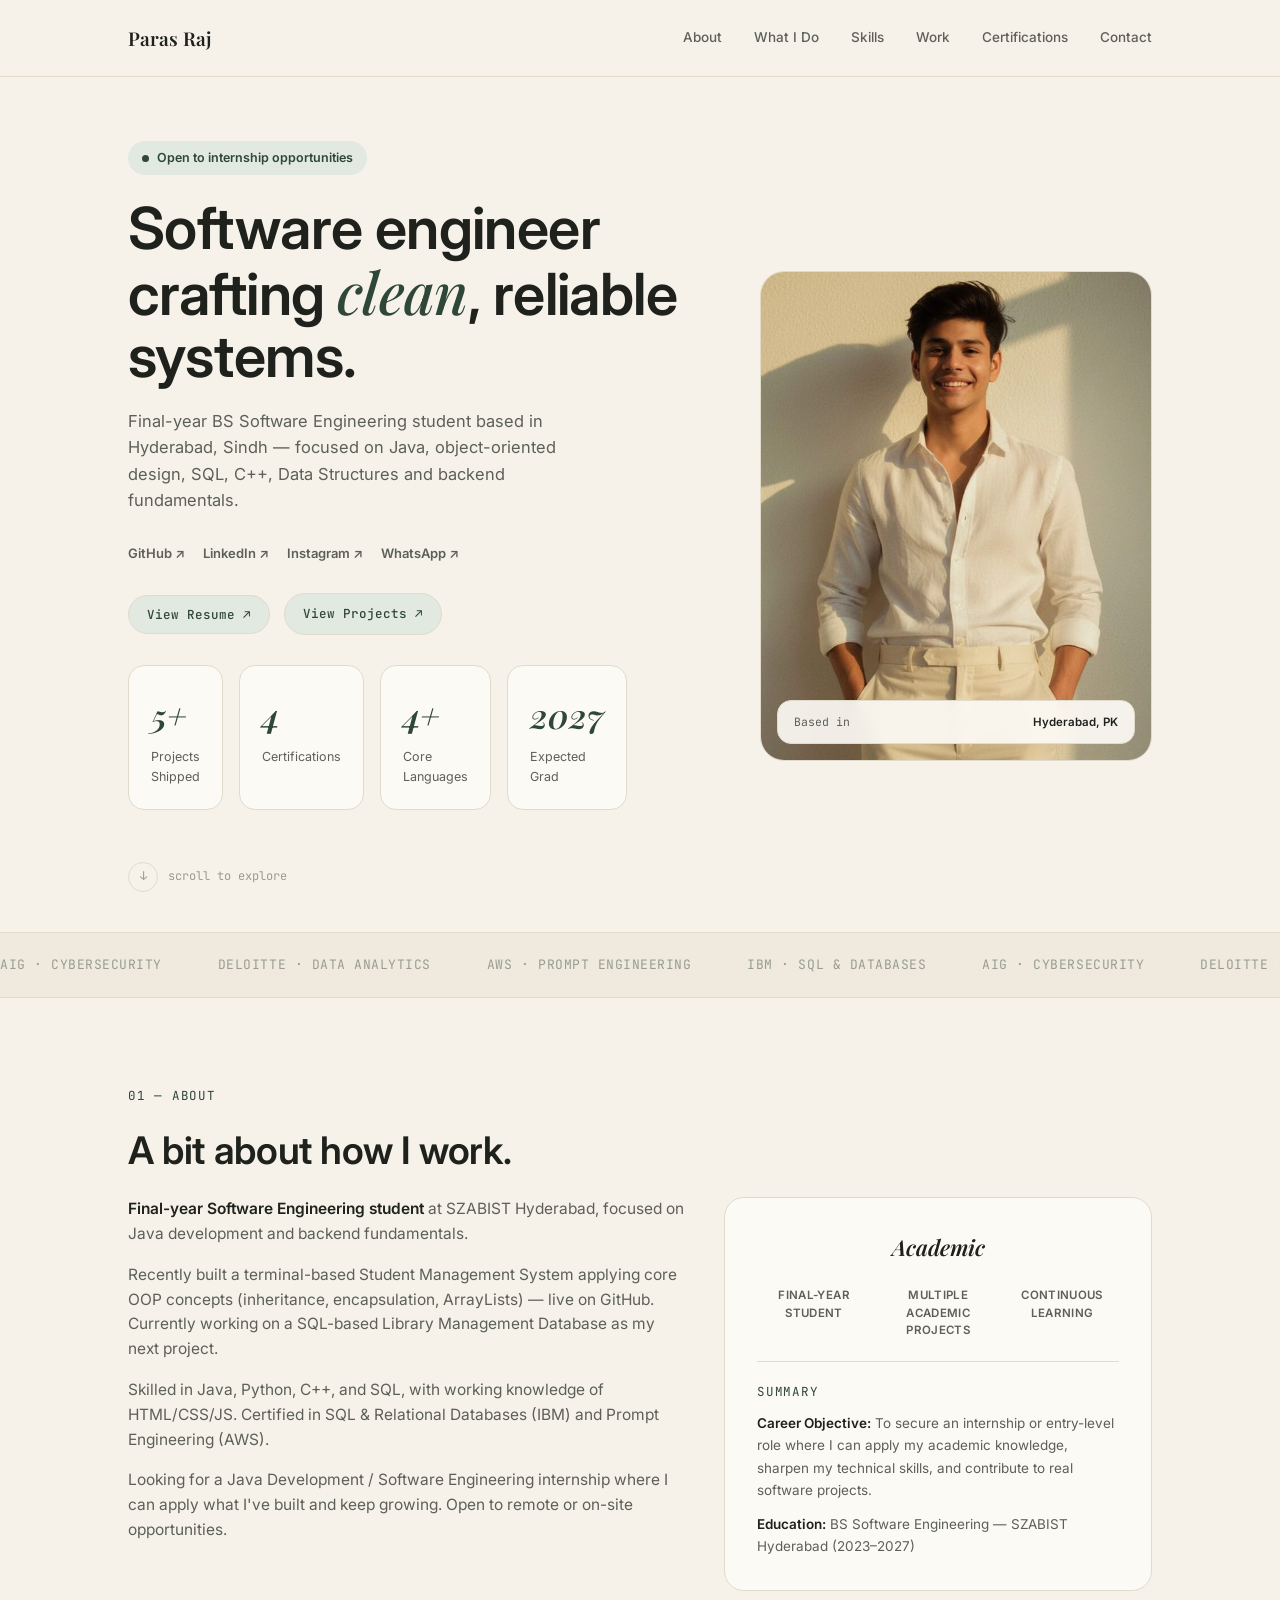
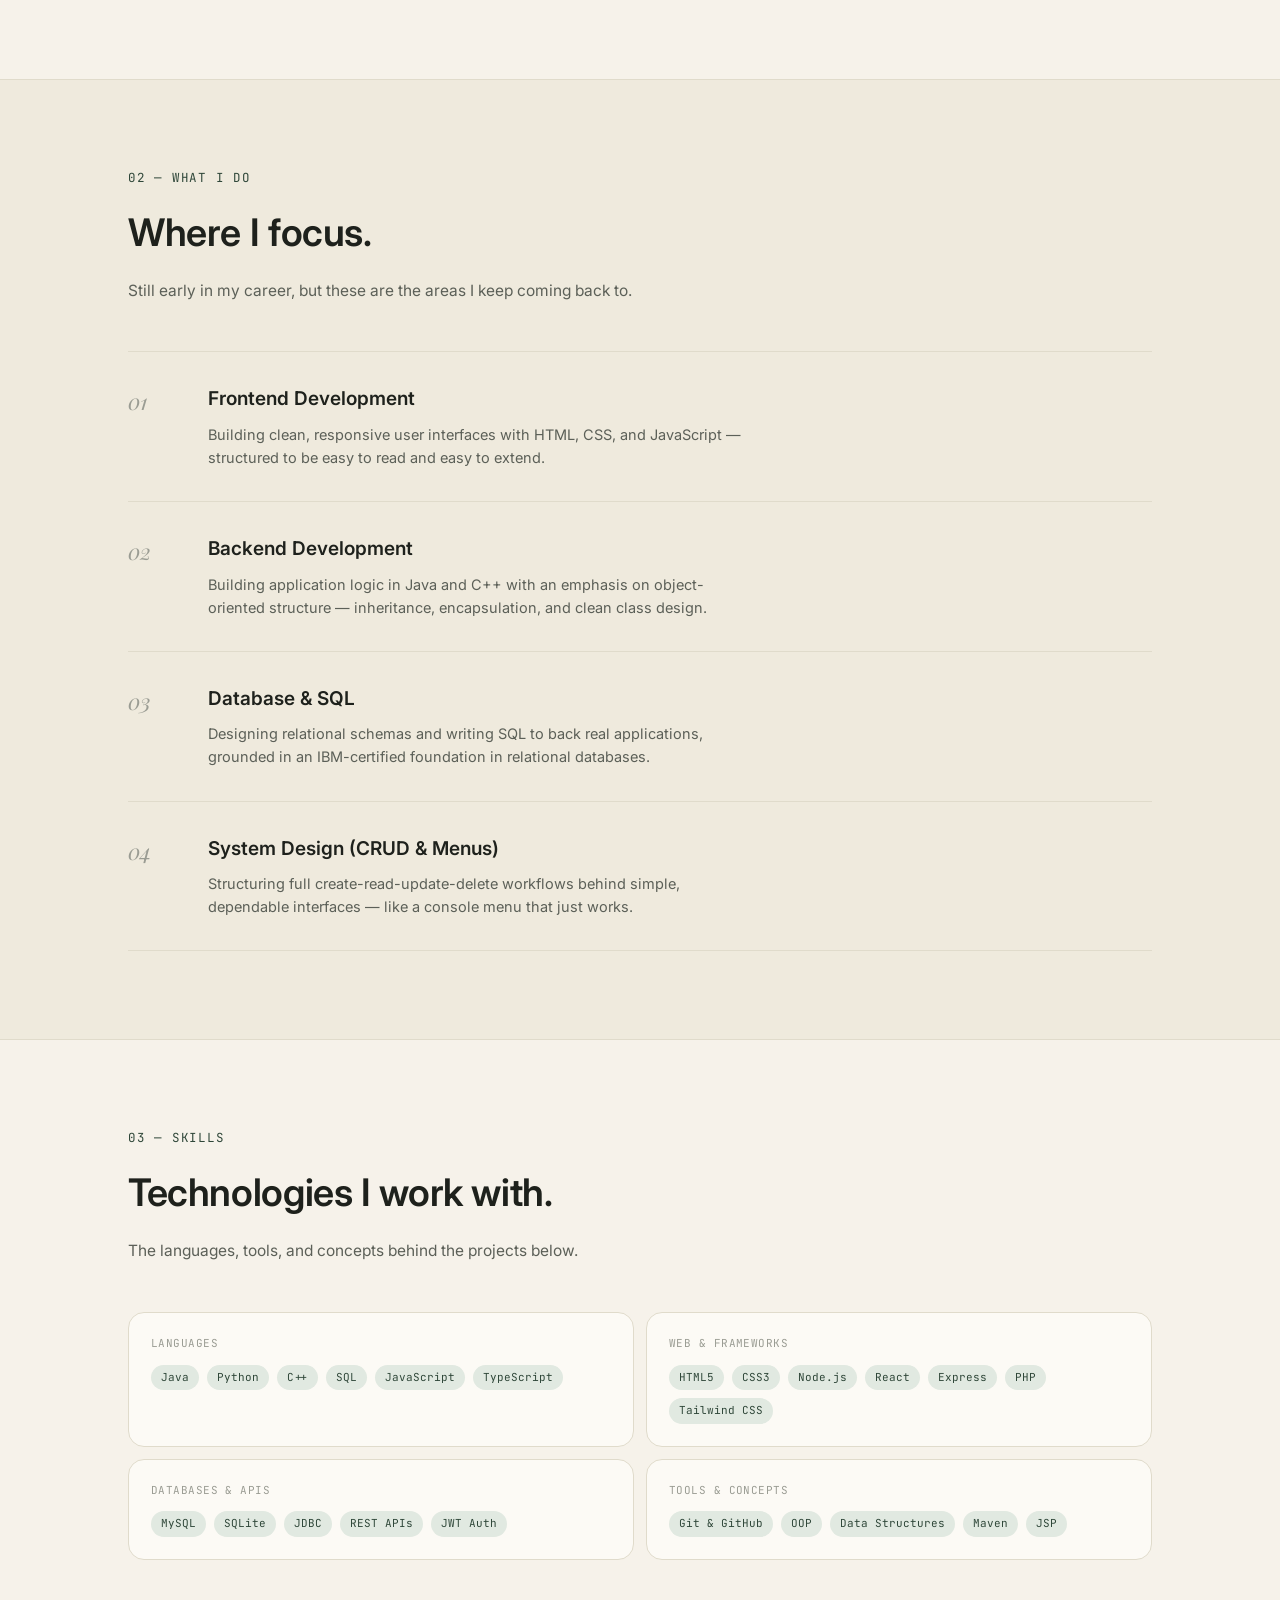
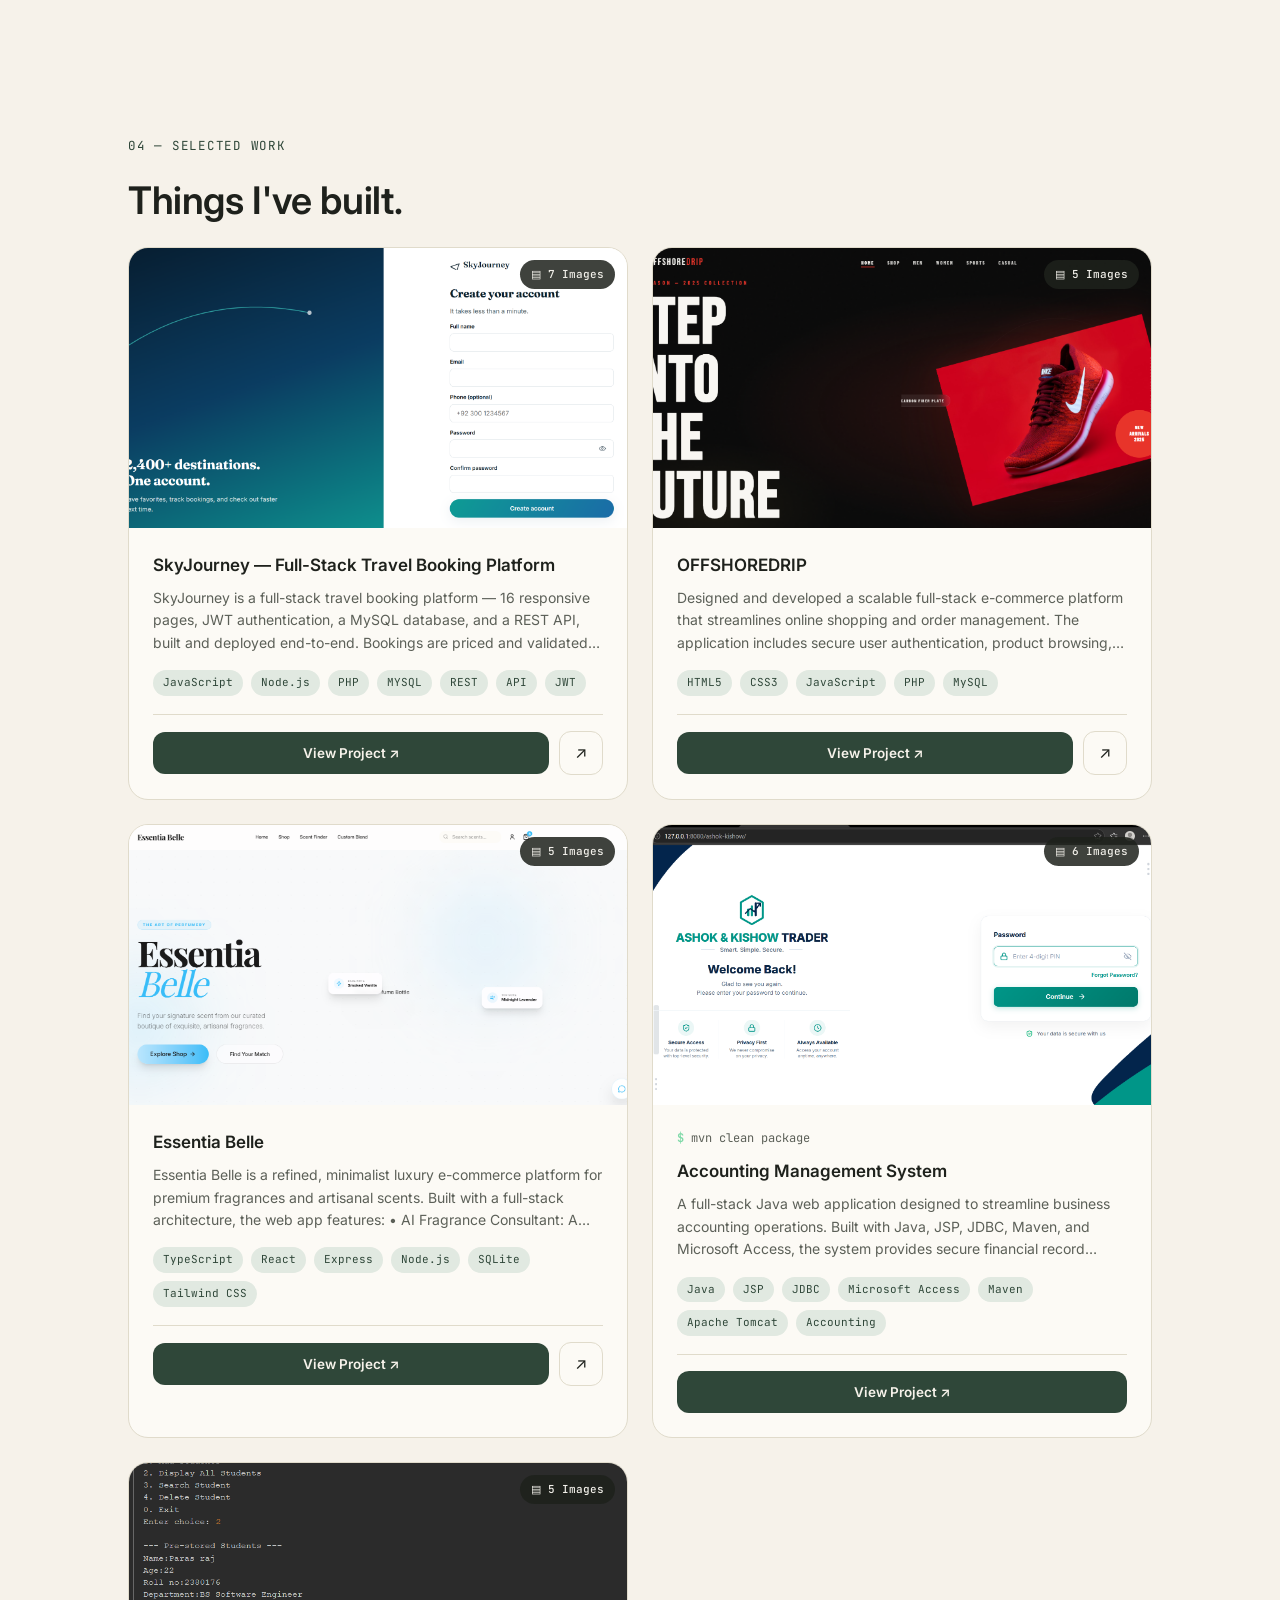
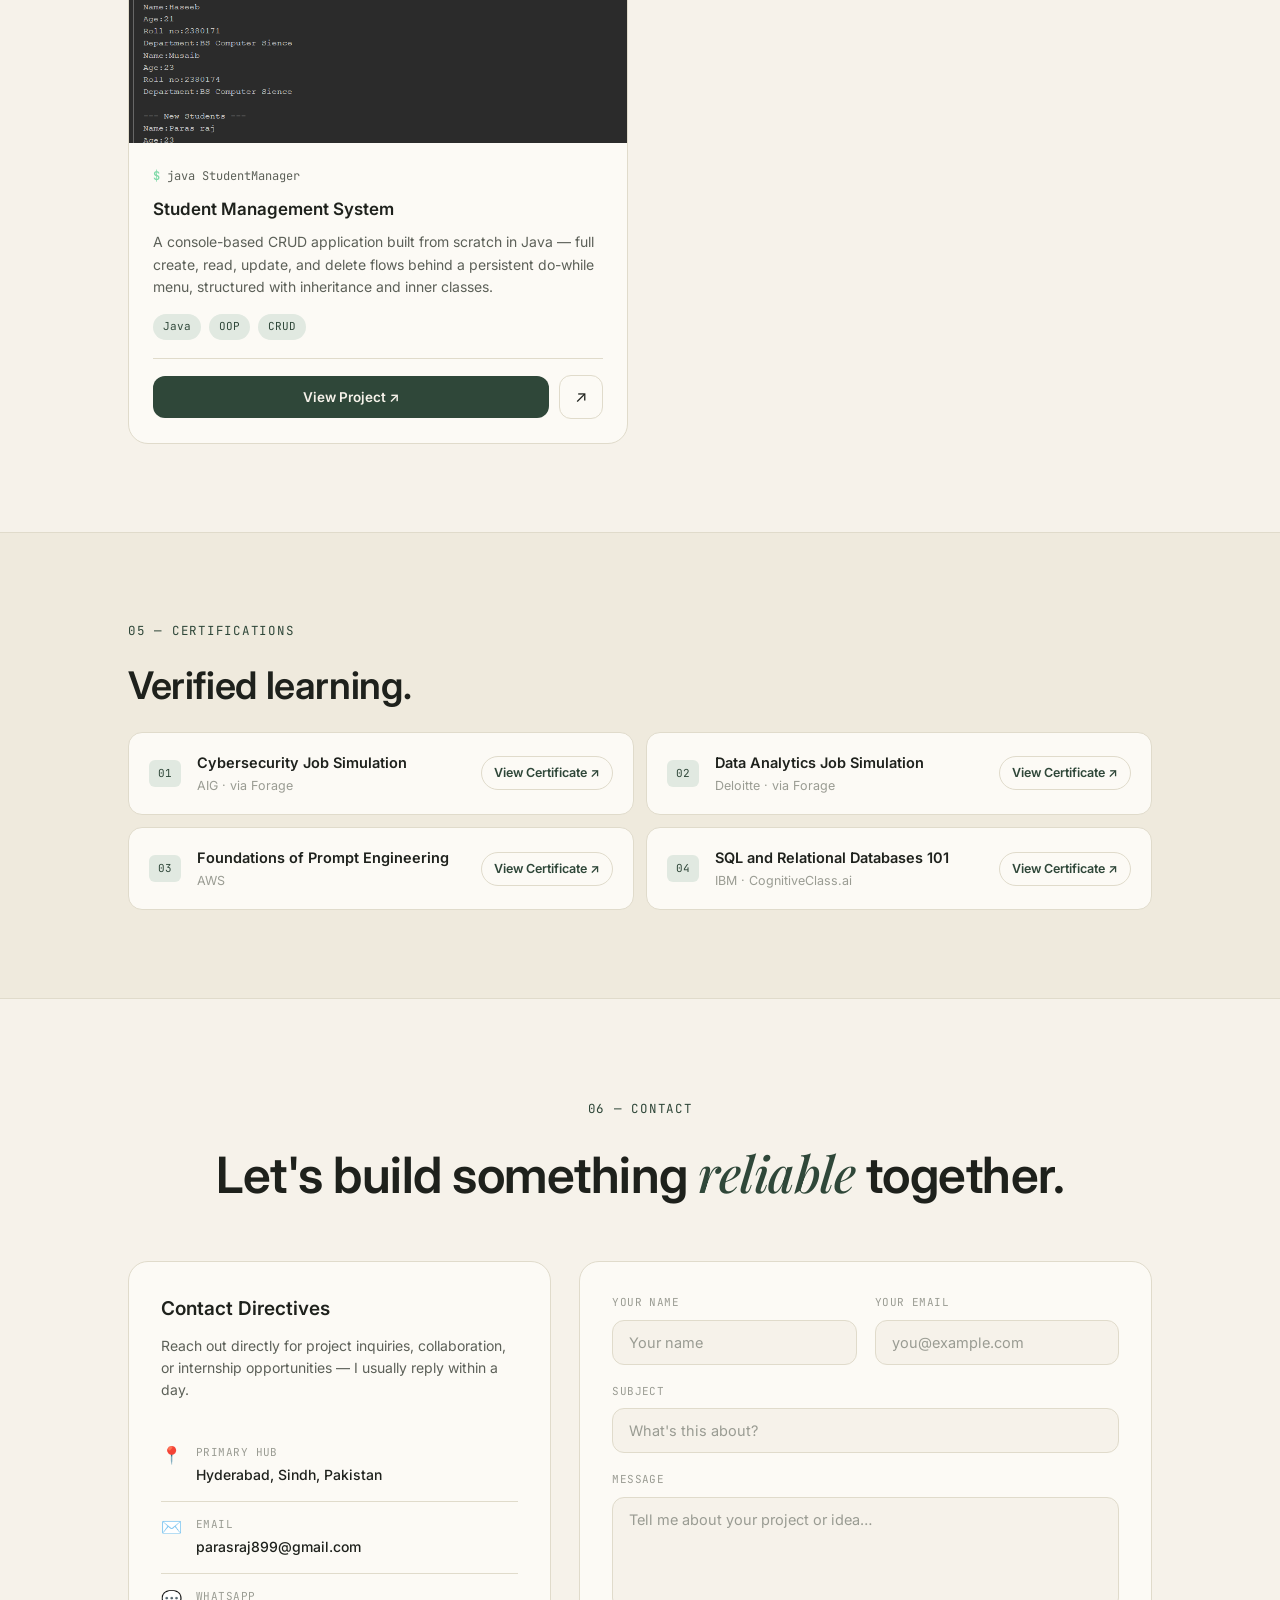
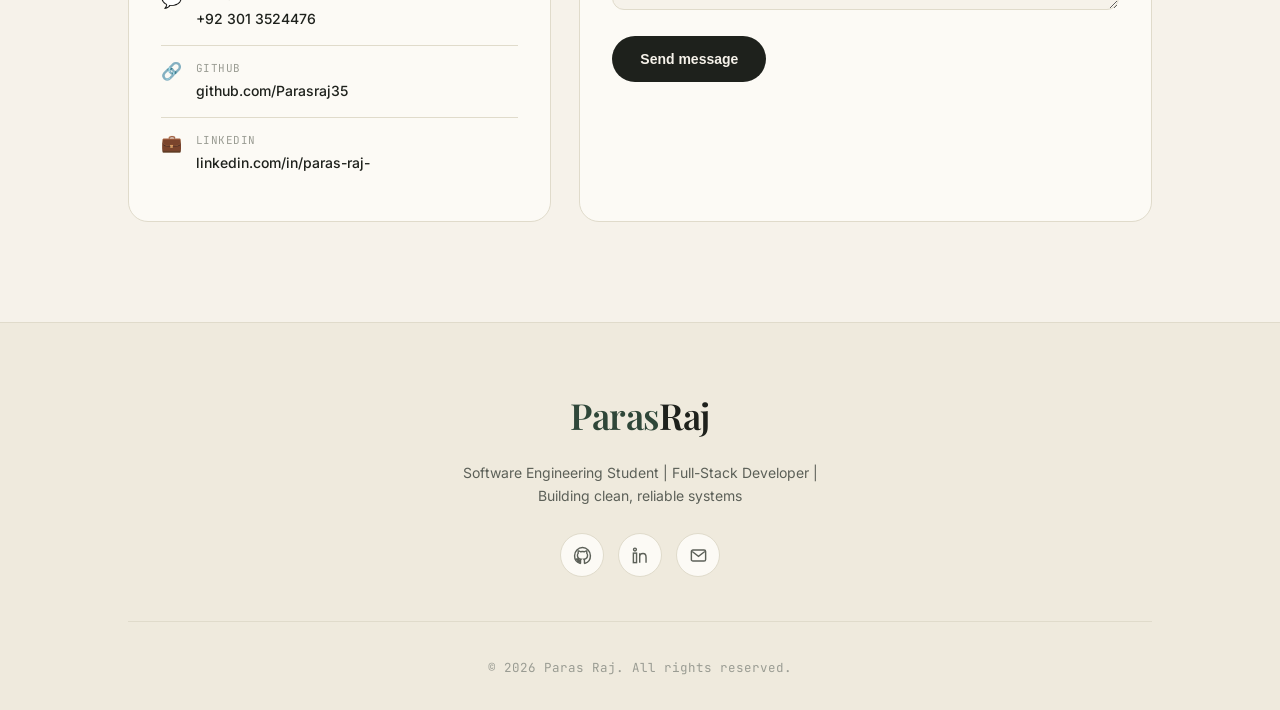
==== commit bec0d09f: "changes" ====
--- a/index.html
+++ b/index.html
@@ -211,6 +211,7 @@
   .stat-card{background:var(--card); border:1px solid var(--line); border-radius:16px; padding:22px;}
   .stat-num{font-family:var(--font-serif); font-style:italic; font-weight:600; font-size:34px; color:var(--accent);}
   .stat-label{font-size:12.5px; color:var(--ink-dim); margin-top:4px;}
+  @media(min-width:900px){.hero-stats.stat-grid{grid-template-columns:repeat(4,1fr);}}
 
   /* ACADEMIC CARD (replaces stat grid) */
   .academic-card{background:var(--card); border:1px solid var(--line); border-radius:20px; padding:32px;}
@@ -247,8 +248,9 @@
     position:absolute; top:12px; right:12px; background:rgba(30,33,28,0.85); color:#F1EFE9; font-family:var(--font-mono);
     font-size:11px; font-weight:500; padding:6px 11px; border-radius:100px; display:flex; align-items:center; gap:5px;
   }
-  .work-visual .c1{color:#7FD9A8;} .work-visual .c2{color:#E8B15B;} .work-visual .c3{color:#8FA9C9;}
   .work-body{padding:24px;}
+  .work-cmd{font-family:var(--font-mono); font-size:12px; color:var(--ink-dim); margin-bottom:10px; display:flex; align-items:center; gap:7px; white-space:nowrap; overflow:hidden; text-overflow:ellipsis;}
+  .work-cmd::before{content:'$'; color:var(--terminal-green); font-weight:600; flex-shrink:0;}
   .work-title{font-size:17px; font-weight:600; margin-bottom:8px;}
   .work-desc{color:var(--ink-dim); font-size:14px; margin-bottom:16px; display:-webkit-box; -webkit-line-clamp:3; line-clamp:3; -webkit-box-orient:vertical; overflow:hidden;}
   .work-tags{display:flex; flex-wrap:wrap; gap:8px;}
@@ -429,6 +431,11 @@
 
   .resume-body{display:flex; flex-direction:column; align-items:center; text-align:center; gap:14px; padding:8px 0 4px;}
   .resume-body p{color:var(--ink-dim); font-size:14px; max-width:44ch;}
+
+  /* SCROLL REVEAL */
+  .reveal{opacity:0; transform:translateY(18px); transition:opacity .6s ease, transform .6s ease;}
+  .reveal.in{opacity:1; transform:translateY(0);}
+  @media(prefers-reduced-motion:reduce){.reveal{opacity:1; transform:none; transition:none;}}
 </style>
 </head>
 <body>
@@ -445,6 +452,7 @@
     <div class="navlinks" id="navlinks">
       <a href="#about">About</a>
       <a href="#what-i-do">What I Do</a>
+      <a href="#skills">Skills</a>
       <a href="#work">Work</a>
       <a href="#certifications">Certifications</a>
       <a href="#contact">Contact</a>
@@ -474,6 +482,12 @@
         View Projects ↗
     </a>
 </div>
+      <div class="stat-grid hero-stats" style="margin-top:30px; max-width:460px;">
+        <div class="stat-card"><div class="stat-num" id="hero-stat-projects">5+</div><div class="stat-label">Projects Shipped</div></div>
+        <div class="stat-card"><div class="stat-num">4</div><div class="stat-label">Certifications</div></div>
+        <div class="stat-card"><div class="stat-num">4+</div><div class="stat-label">Core Languages</div></div>
+        <div class="stat-card"><div class="stat-num">2027</div><div class="stat-label">Expected Grad</div></div>
+      </div>
       <div class="scroll-cue">
         <div class="scroll-dot">↓</div>
         scroll to explore
@@ -498,13 +512,13 @@
   <div class="wrap">
     <span class="section-tag">01 — About</span>
     <h2>A bit about how I work.</h2>
-    <div class="about-grid">
+    <div class="about-grid reveal">
       <div class="about-text">
         <p> <strong>Final-year Software Engineering student</strong>  at SZABIST Hyderabad, focused on Java development and backend fundamentals.</p>
         <p>Recently built a terminal-based Student Management System applying core OOP concepts (inheritance, encapsulation, ArrayLists) — live on GitHub. 
           Currently working on a SQL-based Library Management Database as my next project.</p>
           <p>Skilled in Java, Python, C++, and SQL, with working knowledge of HTML/CSS/JS. Certified in SQL & Relational Databases (IBM) and Prompt Engineering (AWS).</p>
-          <P>Looking for a Java Development / Software Engineering internship where I can apply what I've built and keep growing. Open to remote or on-site opportunities.</P>
+          <p>Looking for a Java Development / Software Engineering internship where I can apply what I've built and keep growing. Open to remote or on-site opportunities.</p>
         </div>
       <div class="academic-card">
         <h3 class="academic-title">Academic</h3>
@@ -513,7 +527,6 @@
           <div>Multiple Academic Projects</div>
           <div>Continuous Learning</div>
         </div>
-        <div class="academic-divider"></div>
         <div class="academic-summary">
           <span class="section-tag" style="margin-bottom:10px;">Summary</span>
           <p><strong>Career Objective:</strong> To secure an internship or entry-level role where I can apply my academic knowledge, sharpen my technical skills, and contribute to real software projects.</p>
@@ -529,7 +542,7 @@
     <span class="section-tag">02 — What I Do</span>
     <h2>Where I focus.</h2>
     <p class="section-desc">Still early in my career, but these are the areas I keep coming back to.</p>
-    <div class="do-list">
+    <div class="do-list reveal">
       <div class="do-item">
         <div class="do-num">01</div>
         <div><div class="do-title">Frontend Development</div><div class="do-desc">Building clean, responsive user interfaces with HTML, CSS, and JavaScript — structured to be easy to read and easy to extend.</div></div>
@@ -550,19 +563,53 @@
   </div>
 </section>
 
+<section id="skills">
+  <div class="wrap">
+    <span class="section-tag">03 — Skills</span>
+    <h2>Technologies I work with.</h2>
+    <p class="section-desc">The languages, tools, and concepts behind the projects below.</p>
+    <div class="cert-grid reveal">
+      <div class="stat-card">
+        <div class="info-label" style="margin-bottom:12px;">Languages</div>
+        <div class="work-tags">
+          <span class="tag">Java</span><span class="tag">Python</span><span class="tag">C++</span><span class="tag">SQL</span><span class="tag">JavaScript</span><span class="tag">TypeScript</span>
+        </div>
+      </div>
+      <div class="stat-card">
+        <div class="info-label" style="margin-bottom:12px;">Web &amp; Frameworks</div>
+        <div class="work-tags">
+          <span class="tag">HTML5</span><span class="tag">CSS3</span><span class="tag">Node.js</span><span class="tag">React</span><span class="tag">Express</span><span class="tag">PHP</span><span class="tag">Tailwind CSS</span>
+        </div>
+      </div>
+      <div class="stat-card">
+        <div class="info-label" style="margin-bottom:12px;">Databases &amp; APIs</div>
+        <div class="work-tags">
+          <span class="tag">MySQL</span><span class="tag">SQLite</span><span class="tag">JDBC</span><span class="tag">REST APIs</span><span class="tag">JWT Auth</span>
+        </div>
+      </div>
+      <div class="stat-card">
+        <div class="info-label" style="margin-bottom:12px;">Tools &amp; Concepts</div>
+        <div class="work-tags">
+          <span class="tag">Git &amp; GitHub</span><span class="tag">OOP</span><span class="tag">Data Structures</span><span class="tag">Maven</span><span class="tag">JSP</span>
+        </div>
+      </div>
+    </div>
+  </div>
+</section>
+
 <section id="work">
   <div class="wrap">
-    <span class="section-tag">03 — Selected Work</span>
+    <span class="section-tag">04 — Selected Work</span>
     <h2>Things I've built.</h2>
-    <div class="work-grid" id="work-grid"></div>
+    <div class="work-grid reveal" id="work-grid"></div>
   </div>
 </section>
 
 <section id="certifications" style="background:var(--bg-alt); border-top:1px solid var(--line); border-bottom:1px solid var(--line);">
   <div class="wrap">
-    <span class="section-tag">04 — Certifications</span>
+    <span class="section-tag">05 — Certifications</span>
     <h2>Verified learning.</h2>
-    <div class="cert-grid">
+    <div class="cert-grid reveal">
       <div class="cert-row" style="cursor:pointer;" onclick="openCert('./certificate cyber.pdf',
        'Cybersecurity Job Simulation','AIG · via Forage')"><div class="cert-idx">01</div><div><div class="cert-name">Cybersecurity Job Simulation</div><div class="cert-issuer">AIG · via Forage</div></div><span class="cert-view">View Certificate ↗</span></div>
       <div class="cert-row" style="cursor:pointer;" onclick="openCert('./Data Analytics.pdf','Data Analytics Job Simulation','Deloitte · via Forage')"><div class="cert-idx">02</div><div><div class="cert-name">Data Analytics Job Simulation</div><div class="cert-issuer">Deloitte · via Forage</div></div><span class="cert-view">View Certificate ↗</span></div>
@@ -574,10 +621,10 @@
 
 <section class="contact-section" id="contact">
   <div class="wrap">
-    <span class="section-tag">05 — Contact</span>
+    <span class="section-tag">06 — Contact</span>
     <div class="contact-headline">Let's build something <span class="em">reliable</span> together.</div>
 
-    <div class="contact-split">
+    <div class="contact-split reveal">
       <div class="contact-info-card">
         <h3>Contact Directives</h3>
         <p class="contact-info-desc">Reach out directly for project inquiries, collaboration, or internship opportunities — I usually reply within a day.</p>
@@ -806,7 +853,7 @@
 {
   id: "project-1783946907745",
   title: "SkyJourney — Full-Stack Travel Booking Platform",
-  desc: "SkyJourney is a full-stack travel booking platform — 16 responsive pages, JWT authentication, a MySQL database, and a REST API, built and deployed end-to-end. Bookings are priced and validated entirely server-side (never trusting client-submitted totals), flight seat inventory is locked with row-level transactions to prevent overbooking, and round-trip flights support independent fare classes per leg. Includessa role-based admin dashboard for managing packages and viewing live booking/revenue data.",
+  desc: "SkyJourney is a full-stack travel booking platform — 16 responsive pages, JWT authentication, a MySQL database, and a REST API, built and deployed end-to-end. Bookings are priced and validated entirely server-side (never trusting client-submitted totals), flight seat inventory is locked with row-level transactions to prevent overbooking, and round-trip flights support independent fare classes per leg. Includes a role-based admin dashboard for managing packages and viewing live booking/revenue data.",
   tags: [
     "JavaScript",
     "Node.js",
@@ -953,10 +1000,13 @@
     const iconBtn = iconLink
       ? `<a class="btn-view-icon" href="${escapeHtml(iconLink.url)}" target="_blank" rel="noopener" title="${escapeHtml(iconLink.label)}">↗</a>`
       : '';
+    const cmd = (p.terminal || '').split('\n')[0].trim();
+    const cmdLine = cmd ? `<div class="work-cmd">${escapeHtml(cmd.replace(/^\$\s*/, ''))}</div>` : '';
     return `
       <div class="work-card">
         <div class="work-thumb">${thumb}${badge}</div>
         <div class="work-body">
+          ${cmdLine}
           <div class="work-title">${escapeHtml(p.title)}</div>
           <p class="work-desc">${escapeHtml(p.desc || '')}</p>
           <div class="work-tags">${tags}</div>
@@ -1033,6 +1083,23 @@
 document.addEventListener('keydown', e => { if(e.key === 'Escape') closeModals(); });
 
 renderWorkGrid();
+
+const heroProjectStat = document.getElementById('hero-stat-projects');
+if(heroProjectStat) heroProjectStat.textContent = PROJECTS.length + '+';
+
+if('IntersectionObserver' in window){
+  const io = new IntersectionObserver((entries) => {
+    entries.forEach(entry => {
+      if(entry.isIntersecting){
+        entry.target.classList.add('in');
+        io.unobserve(entry.target);
+      }
+    });
+  }, { threshold: 0.12 });
+  document.querySelectorAll('.reveal').forEach(el => io.observe(el));
+} else {
+  document.querySelectorAll('.reveal').forEach(el => el.classList.add('in'));
+}
 </script>
 
 </body>
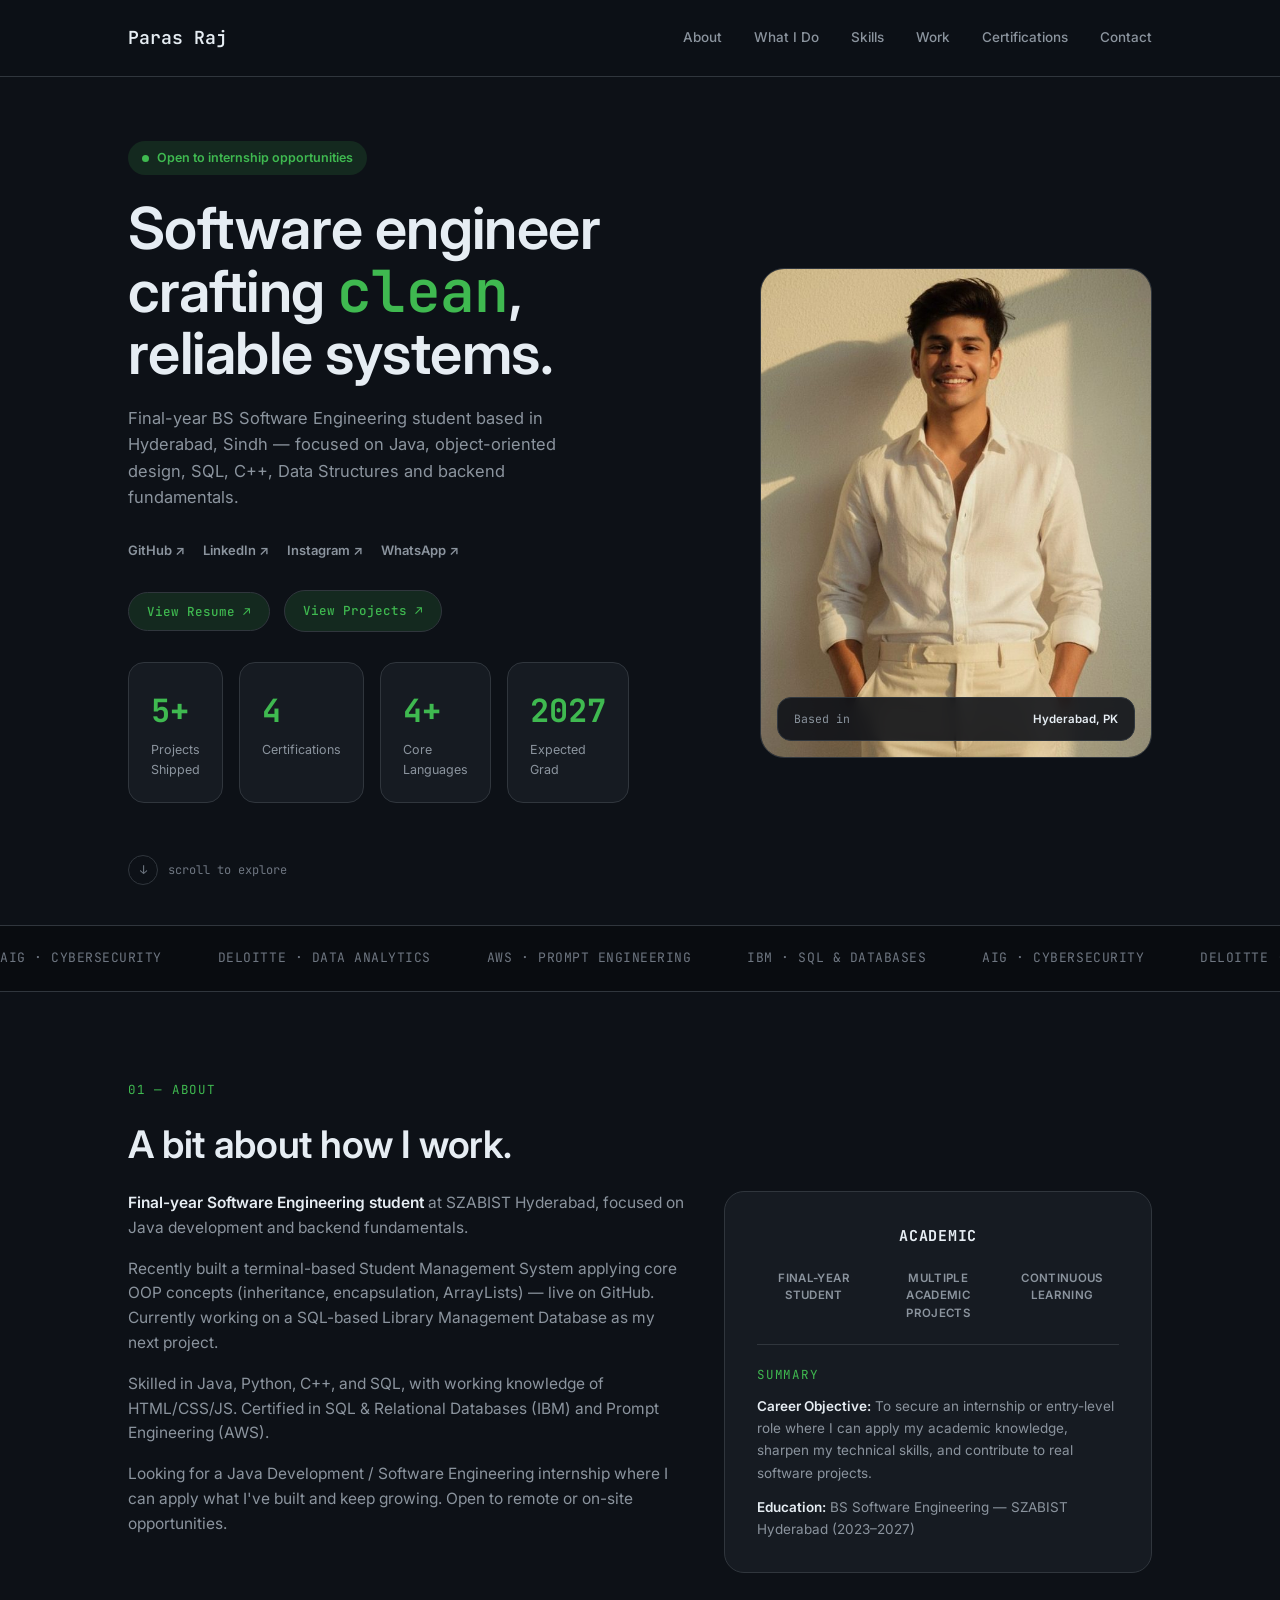
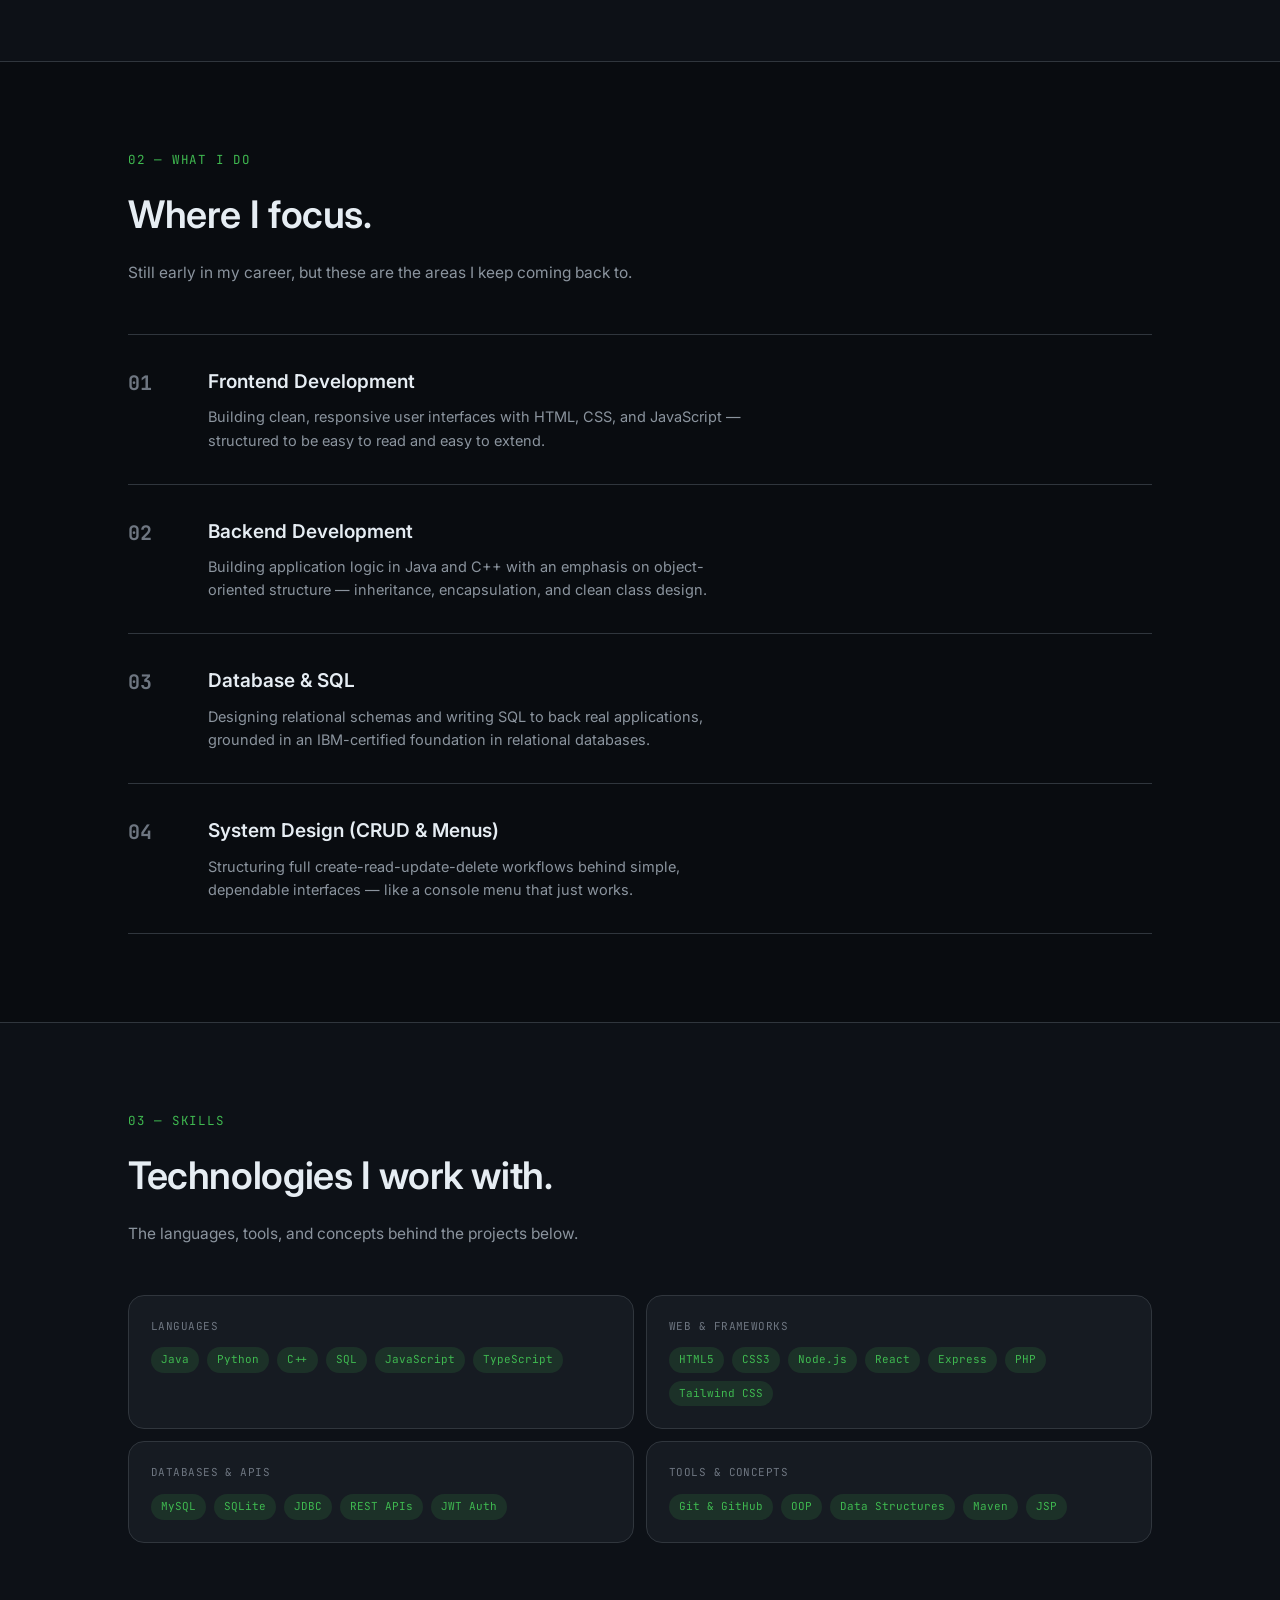
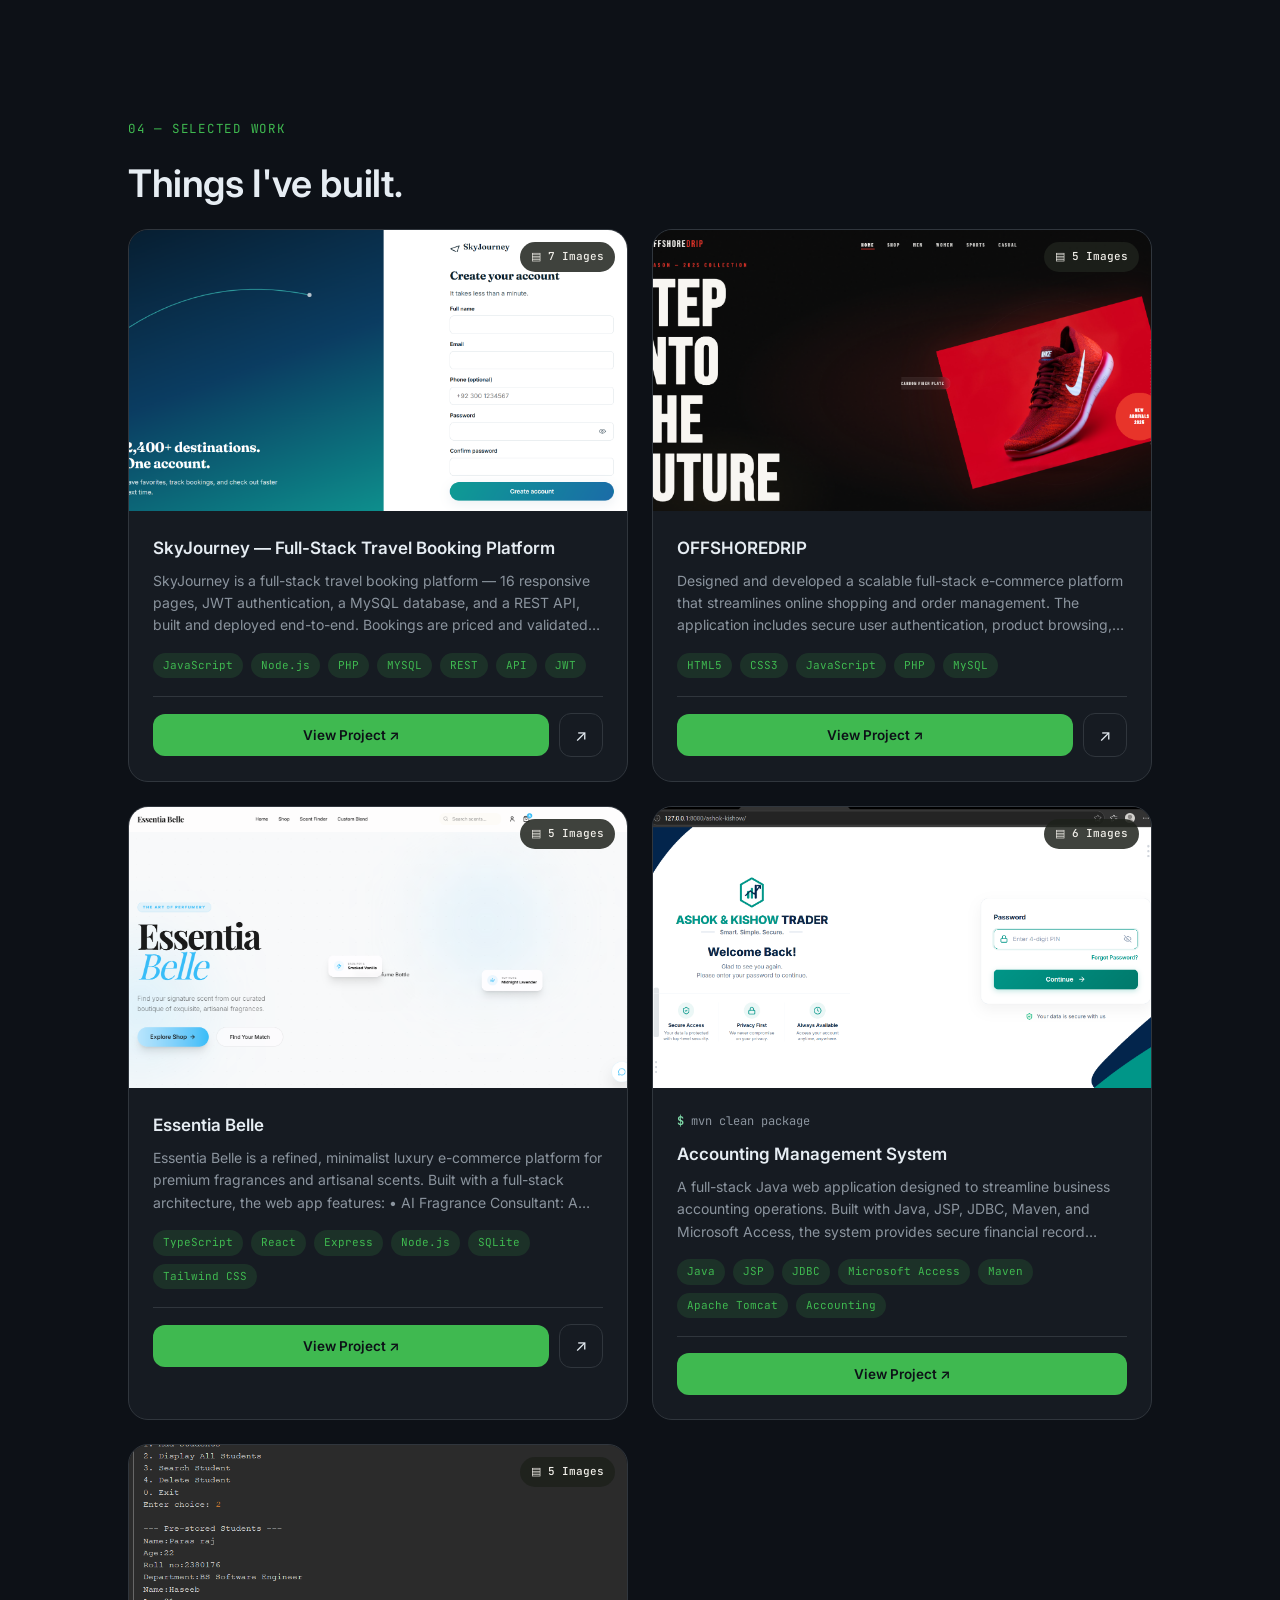
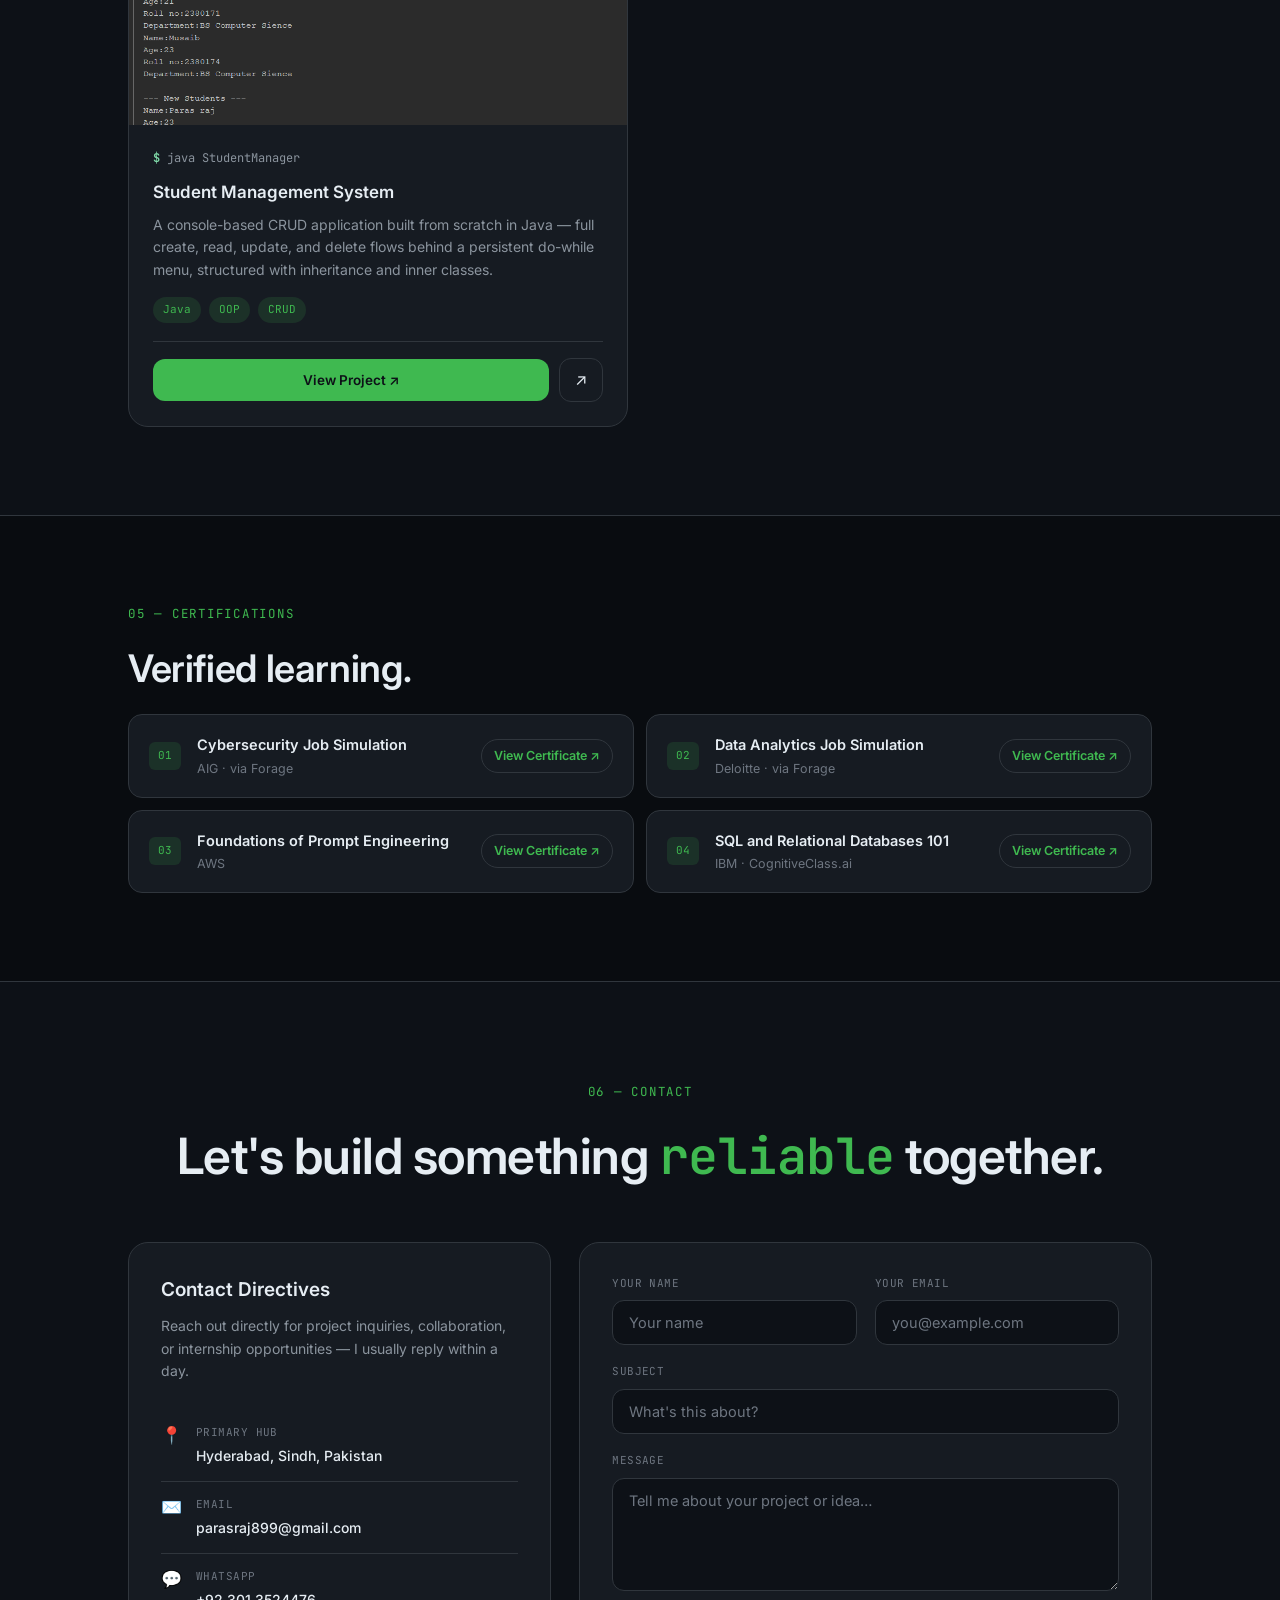
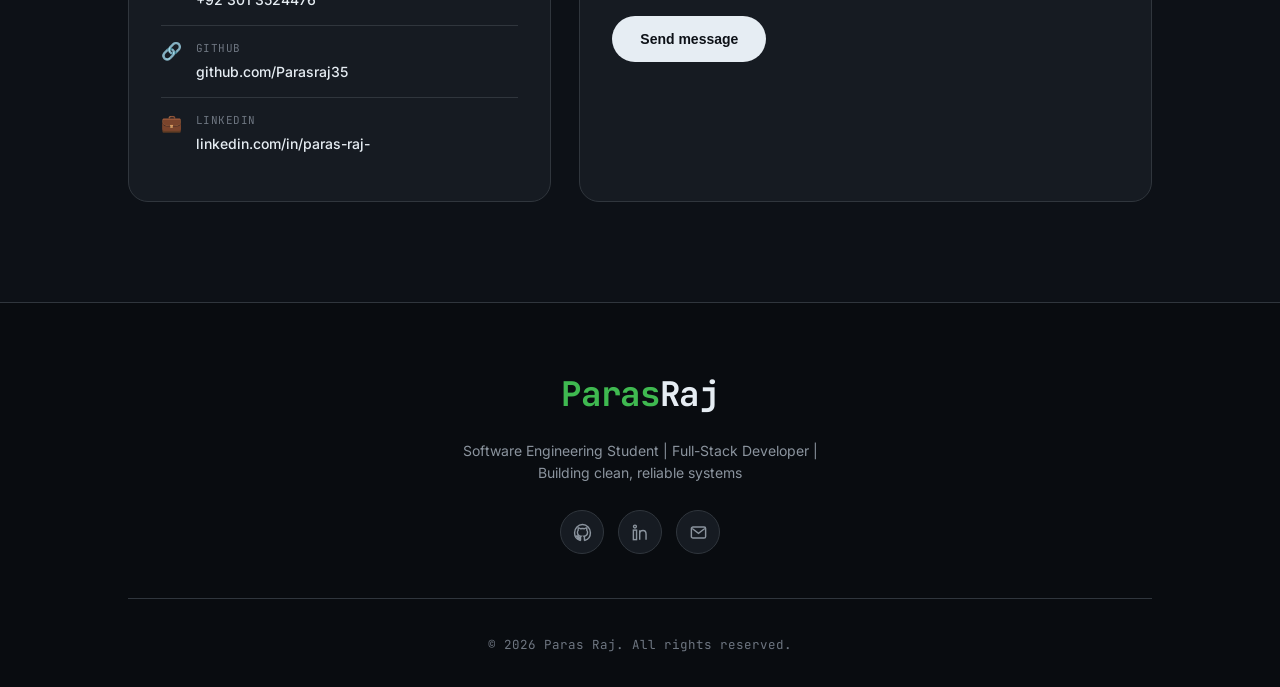
==== commit 0e3efc7c: "theme change" ====
--- a/index.html
+++ b/index.html
@@ -3,440 +3,12 @@
 <head>
 <meta charset="UTF-8">
 <meta name="viewport" content="width=device-width, initial-scale=1.0">
+<meta name="theme-color" content="#0D1117">
 <title>Paras Raj — Software Engineer</title>
 <link rel="preconnect" href="https://fonts.googleapis.com">
 <link rel="preconnect" href="https://fonts.gstatic.com" crossorigin>
-<link href="https://fonts.googleapis.com/css2?family=Playfair+Display:ital,wght@0,500;0,600;1,500;1,600&family=Inter:wght@400;500;600;700&family=JetBrains+Mono:wght@400;500&display=swap" rel="stylesheet">
-<style>
-  :root{
-    --bg: #F6F2EA;
-    --bg-alt: #EFEADD;
-    --card: #FCFAF5;
-    --ink: #1E211C;
-    --ink-dim: #5C6058;
-    --ink-faint: #9A9C93;
-    --line: #E0DBCB;
-    --accent: #2F4739;
-    --accent-soft: #E1E9E1;
-    --accent-2: #A5482E;
-    --terminal-green: #7FD9A8;
-    --terminal-amber: #E8B15B;
-    --terminal-blue: #8FA9C9;
-    --font-serif: 'Playfair Display', serif;
-    --font-sans: 'Inter', sans-serif;
-    --font-mono: 'JetBrains Mono', monospace;
-  }
-  *{box-sizing:border-box; margin:0; padding:0;}
-  html{scroll-behavior:smooth;}
-  body{background:var(--bg); color:var(--ink); font-family:var(--font-sans); line-height:1.6; -webkit-font-smoothing:antialiased;}
-  ::selection{background:var(--accent-soft); color:var(--accent);}
-  a{color:inherit; text-decoration:none;}
-  img{max-width:100%; display:block;}
-  .wrap{max-width:1080px; margin:0 auto; padding:0 28px;}
-  .em{font-family:var(--font-serif); font-style:italic; font-weight:500; color:var(--accent);}
-
-/* NAV */
-
-nav{
-    position:sticky;
-    top:0;
-    z-index:60;
-    background:rgba(246,242,234,.88);
-    -webkit-backdrop-filter: blur(8px);
-    backdrop-filter: blur(8px);
-    border-bottom:1px solid var(--line);
-}
-
-nav .wrap{
-    display:flex;
-    justify-content:space-between;
-    align-items:center;
-    height:clamp(64px,9vw,76px);
-    position:relative;
-    gap:16px;
-}
-
-.logo{
-    font-family:var(--font-serif);
-    font-size:clamp(16px,2.4vw,19px);
-    font-weight:600;
-    white-space:nowrap;
-    flex-shrink:0;
-}
-
-.menu-btn{
-    display:none;
-    background:none;
-    border:none;
-    cursor:pointer;
-    color:var(--ink);
-    flex-shrink:0;
-    width:34px;
-    height:34px;
-    padding:0;
-    position:relative;
-    z-index:2;
-}
-
-.menu-btn span{
-    position:absolute;
-    left:5px;
-    right:5px;
-    height:2px;
-    background:currentColor;
-    border-radius:2px;
-    transition:transform .3s ease, opacity .25s ease, top .3s ease;
-}
-
-.menu-btn span:nth-child(1){top:11px;}
-.menu-btn span:nth-child(2){top:16px;}
-.menu-btn span:nth-child(3){top:21px;}
-
-.menu-btn.active span:nth-child(1){top:16px; transform:rotate(45deg);}
-.menu-btn.active span:nth-child(2){opacity:0;}
-.menu-btn.active span:nth-child(3){top:16px; transform:rotate(-45deg);}
-
-.navlinks{
-    display:flex;
-    align-items:center;
-    gap:clamp(16px,2.6vw,32px);
-    font-size:13.5px;
-    color:var(--ink-dim);
-    font-weight:500;
-    flex-wrap:wrap;
-    justify-content:flex-end;
-}
-
-.navlinks a{
-    white-space:nowrap;
-}
-
-.navlinks a:hover{
-    color:var(--accent);
-}
-
-/* MOBILE */
-
-@media(max-width:819px){
-
-.menu-btn{
-display:block;
-}
-
-.navlinks{
-position:absolute;
-top:100%;
-left:0;
-width:100%;
-background:var(--bg);
-flex-direction:column;
-align-items:flex-start;
-gap:0;
-border-top:1px solid var(--line);
-box-shadow:0 12px 24px -12px rgba(0,0,0,.12);
-
-max-height:0;
-overflow:hidden;
-opacity:0;
-visibility:hidden;
-transition:max-height .35s ease, opacity .25s ease;
-}
-
-.navlinks a{
-width:100%;
-padding:16px 28px;
-border-bottom:1px solid var(--line);
-}
-
-.navlinks.active{
-max-height:400px;
-opacity:1;
-visibility:visible;
-}
-
-}
-
-@media(max-width:380px){
-  .logo{font-size:15px;}
-  nav .wrap{padding-left:18px; padding-right:18px;}
-}
-
-  /* HERO */
-  .hero{padding:64px 0 40px;}
-  .hero-grid{display:grid; grid-template-columns:1fr; gap:40px; align-items:center;}
-  @media(min-width:900px){.hero-grid{grid-template-columns:1.25fr 0.85fr; gap:56px;}}
-  .badge{
-    display:inline-flex; align-items:center; gap:8px; font-size:12.5px; font-weight:600;
-    color:var(--accent); background:var(--accent-soft); padding:7px 14px; border-radius:100px; margin-bottom:22px;
-  }
-  .badge::before{content:''; width:7px; height:7px; border-radius:50%; background:var(--accent);}
-  h1{font-family:var(--font-sans); font-weight:600; font-size:clamp(34px,5.2vw,58px); line-height:1.08; letter-spacing:-0.01em; margin-bottom:20px;}
-  .hero-sub{color:var(--ink-dim); font-size:16.5px; max-width:48ch; margin-bottom:30px;}
-  .social-row{display:flex; gap:18px; align-items:center;}
-  .social-row a{font-size:13px; font-weight:600; color:var(--ink-dim); border-bottom:1px solid transparent; padding-bottom:2px;}
-  .social-row a:hover{color:var(--accent); border-color:var(--accent);}
-
-  .photo-card{position:relative; border-radius:24px; overflow:hidden; background:var(--accent-soft); aspect-ratio:4/5; border:1px solid var(--line);}
-  .photo-card img{width:100%; height:100%; object-fit:cover;}
-  .photo-fallback{width:100%; height:100%; display:flex; align-items:center; justify-content:center; font-family:var(--font-serif); font-style:italic; font-size:72px; color:var(--accent);}
-  .photo-tag{
-    position:absolute; bottom:16px; left:16px; right:16px; background:rgba(252,250,245,0.92); -webkit-backdrop-filter:blur(6px); backdrop-filter:blur(6px);
-    border-radius:14px; padding:12px 16px; display:flex; justify-content:space-between; align-items:center;
-    font-family:var(--font-mono); font-size:11.5px; color:var(--ink-dim); border:1px solid var(--line);
-  }
-  .photo-tag b{color:var(--ink); font-family:var(--font-sans); font-weight:600;}
-
-  .scroll-cue{display:flex; align-items:center; gap:10px; margin-top:52px; font-size:12px; color:var(--ink-faint); font-family:var(--font-mono);}
-  .scroll-dot{width:30px; height:30px; border-radius:50%; border:1px solid var(--line); display:flex; align-items:center; justify-content:center; animation:bob 1.8s ease-in-out infinite;}
-  @keyframes bob{0%,100%{transform:translateY(0);} 50%{transform:translateY(4px);}}
-
-  /* MARQUEE */
-  .marquee-section{background:var(--bg-alt); border-top:1px solid var(--line); border-bottom:1px solid var(--line); padding:22px 0; overflow:hidden;}
-  .marquee-track{display:flex; gap:56px; white-space:nowrap; animation:scroll-left 26s linear infinite; width:max-content;}
-  .marquee-track span{font-family:var(--font-mono); font-size:13px; color:var(--ink-faint); letter-spacing:0.04em; text-transform:uppercase;}
-  @keyframes scroll-left{from{transform:translateX(0);} to{transform:translateX(-50%);}}
-
-  /* SECTION SHARED */
-  section{padding:88px 0;}
-  .section-tag{font-family:var(--font-mono); font-size:12.5px; color:var(--accent); text-transform:uppercase; letter-spacing:0.06em; margin-bottom:14px; display:block;}
-  h2{font-family:var(--font-sans); font-weight:600; font-size:clamp(26px,3.4vw,38px); letter-spacing:-0.01em; margin-bottom:16px;}
-  .section-desc{color:var(--ink-dim); font-size:15.5px; max-width:60ch; margin-bottom:48px;}
-
-  /* ABOUT */
-  .about-grid{display:grid; grid-template-columns:1fr; gap:40px;}
-  @media(min-width:820px){.about-grid{grid-template-columns:1.3fr 1fr;}}
-  .about-text p{color:var(--ink-dim); font-size:15.5px; margin-bottom:16px; max-width:56ch;}
-  .about-text strong{color:var(--ink); font-weight:600;}
-  .stat-grid{display:grid; grid-template-columns:repeat(2,1fr); gap:16px;}
-  .stat-card{background:var(--card); border:1px solid var(--line); border-radius:16px; padding:22px;}
-  .stat-num{font-family:var(--font-serif); font-style:italic; font-weight:600; font-size:34px; color:var(--accent);}
-  .stat-label{font-size:12.5px; color:var(--ink-dim); margin-top:4px;}
-  @media(min-width:900px){.hero-stats.stat-grid{grid-template-columns:repeat(4,1fr);}}
-
-  /* ACADEMIC CARD (replaces stat grid) */
-  .academic-card{background:var(--card); border:1px solid var(--line); border-radius:20px; padding:32px;}
-  .academic-title{font-family:var(--font-serif); font-style:italic; font-weight:600; font-size:22px; text-align:center; margin-bottom:22px;}
-  .academic-pillars{display:grid; grid-template-columns:repeat(3,1fr); gap:10px; padding-bottom:22px; border-bottom:1px solid var(--line); margin-bottom:20px;}
-  .academic-pillars div{font-size:11.5px; font-weight:600; text-align:center; color:var(--ink-dim); text-transform:uppercase; letter-spacing:0.03em; line-height:1.5;}
-  .academic-pillars div span{color:var(--ink); font-family:var(--font-mono); text-transform:none; letter-spacing:0; font-size:12.5px;}
-  .academic-summary p{font-size:13.5px; color:var(--ink-dim); line-height:1.65;}
-  .academic-summary strong{color:var(--ink); font-weight:600;}
-
-  /* WHAT I DO */
-  .do-list{border-top:1px solid var(--line);}
-  .do-item{
-    display:grid; grid-template-columns:56px 1fr; gap:24px; padding:32px 0; border-bottom:1px solid var(--line);
-    transition:padding-left .25s ease;
-  }
-  .do-item:hover{padding-left:10px;}
-  .do-num{font-family:var(--font-serif); font-style:italic; font-size:22px; color:var(--ink-faint);}
-  .do-item:hover .do-num{color:var(--accent);}
-  .do-title{font-size:19px; font-weight:600; margin-bottom:8px;}
-  .do-desc{color:var(--ink-dim); font-size:14.5px; max-width:60ch;}
-
-  /* WORK */
-  .work-grid{display:grid; grid-template-columns:1fr; gap:24px;}
-  @media(min-width:820px){.work-grid{grid-template-columns:1fr 1fr;}}
-  .work-card{background:var(--card); border:1px solid var(--line); border-radius:20px; overflow:hidden; display:flex; flex-direction:column;}
-  .work-thumb{
-    position:relative; aspect-ratio:16/9; background:linear-gradient(135deg, var(--accent-soft), var(--bg-alt));
-    display:flex; align-items:center; justify-content:center; overflow:hidden;
-  }
-  .work-thumb img{width:100%; height:100%; object-fit:cover;}
-  .work-thumb .thumb-fallback{font-family:var(--font-mono); font-size:12px; color:var(--ink-faint); letter-spacing:0.03em;}
-  .work-thumb-badge{
-    position:absolute; top:12px; right:12px; background:rgba(30,33,28,0.85); color:#F1EFE9; font-family:var(--font-mono);
-    font-size:11px; font-weight:500; padding:6px 11px; border-radius:100px; display:flex; align-items:center; gap:5px;
-  }
-  .work-body{padding:24px;}
-  .work-cmd{font-family:var(--font-mono); font-size:12px; color:var(--ink-dim); margin-bottom:10px; display:flex; align-items:center; gap:7px; white-space:nowrap; overflow:hidden; text-overflow:ellipsis;}
-  .work-cmd::before{content:'$'; color:var(--terminal-green); font-weight:600; flex-shrink:0;}
-  .work-title{font-size:17px; font-weight:600; margin-bottom:8px;}
-  .work-desc{color:var(--ink-dim); font-size:14px; margin-bottom:16px; display:-webkit-box; -webkit-line-clamp:3; line-clamp:3; -webkit-box-orient:vertical; overflow:hidden;}
-  .work-tags{display:flex; flex-wrap:wrap; gap:8px;}
-  .tag{font-family:var(--font-mono); font-size:11px; padding:4px 10px; border-radius:100px; background:var(--accent-soft); color:var(--accent);}
-
-  /* CERTS */
-  .cert-grid{display:grid; grid-template-columns:1fr; gap:12px;}
-  @media(min-width:700px){.cert-grid{grid-template-columns:1fr 1fr;}}
-  .cert-row{display:flex; gap:16px; align-items:center; padding:18px 20px; background:var(--card); border:1px solid var(--line); border-radius:14px;}
-  .cert-idx{font-family:var(--font-mono); font-size:11px; color:var(--accent); background:var(--accent-soft); border-radius:6px; padding:5px 9px;}
-  .cert-name{font-size:14.5px; font-weight:600;}
-  .cert-issuer{font-size:12.5px; color:var(--ink-faint); margin-top:2px;}
-  .cert-view{margin-left:auto; font-size:12.5px; font-weight:600; color:var(--accent); white-space:nowrap; padding:6px 12px; border:1px solid var(--line); border-radius:20px; flex-shrink:0;}
-  .cert-row:hover .cert-view{background:var(--accent); color:#fff; border-color:var(--accent);}
-
-  /* CONTACT */
-  .contact-section{padding:100px 0; text-align:center;}
-  .contact-headline{font-family:var(--font-sans); font-weight:600; font-size:clamp(30px,5vw,50px); letter-spacing:-0.01em; margin-bottom:46px;}
-  .btn-solid{background:var(--ink); color:var(--bg); font-weight:600; font-size:14px; padding:15px 28px; border-radius:100px;}
-  .btn-solid:hover{background:var(--accent);}
-  .btn-outline{border:1px solid var(--line); font-weight:600; font-size:14px; padding:15px 28px; border-radius:100px;}
-  .btn-outline:hover{border-color:var(--accent); color:var(--accent);}
-
-  .contact-split{display:grid; grid-template-columns:1fr; gap:24px; text-align:left;}
-  @media(min-width:860px){.contact-split{grid-template-columns:0.85fr 1.15fr; gap:28px;}}
-
-  .contact-info-card{background:var(--card); border:1px solid var(--line); border-radius:20px; padding:32px;}
-  .contact-info-card h3{font-size:19px; font-weight:600; margin-bottom:10px;}
-  .contact-info-desc{color:var(--ink-dim); font-size:14px; line-height:1.6; margin-bottom:28px;}
-  .info-row{display:flex; gap:14px; align-items:flex-start; padding:14px 0; border-top:1px solid var(--line);}
-  .info-row:first-of-type{border-top:none;}
-  .info-icon{font-size:17px; line-height:1.4;}
-  .info-label{font-family:var(--font-mono); font-size:11px; color:var(--ink-faint); text-transform:uppercase; letter-spacing:0.04em; margin-bottom:3px;}
-  .info-value{font-size:14px; font-weight:500;}
-  .info-value a{color:var(--ink);}
-  .info-value a:hover{color:var(--accent);}
-
-  .contact-form{background:var(--card); border:1px solid var(--line); border-radius:20px; padding:32px; display:flex; flex-direction:column; gap:18px;}
-  .form-row{display:grid; grid-template-columns:1fr; gap:18px;}
-  @media(min-width:560px){.form-row{grid-template-columns:1fr 1fr;}}
-  .field-group label{display:block; font-family:var(--font-mono); font-size:11px; color:var(--ink-faint); text-transform:uppercase; letter-spacing:0.04em; margin-bottom:8px;}
-  .contact-form input, .contact-form textarea{
-    width:100%; font-family:var(--font-sans); font-size:14.5px; color:var(--ink);
-    background:var(--bg); border:1px solid var(--line); border-radius:12px; padding:13px 16px;
-    resize:vertical; transition:border-color .15s ease;
-  }
-  .contact-form input::placeholder, .contact-form textarea::placeholder{color:var(--ink-faint);}
-  .contact-form input:focus, .contact-form textarea:focus{outline:none; border-color:var(--accent);}
-  .contact-form .btn-solid{border:none; cursor:pointer; align-self:flex-start;}
-  .contact-form .btn-solid:disabled{opacity:0.6; cursor:not-allowed;}
-  .form-status{font-size:13px; color:var(--ink-dim); min-height:18px;}
-  .form-status.ok{color:var(--accent);}
-  .form-status.err{color:var(--accent-2);}
-
-  footer{
-    background:var(--bg-alt);
-    color:var(--ink-dim);
-    padding:64px 0 32px;
-    border-top:1px solid var(--line);
-    position:relative;
-  }
-  .footer-inner{display:flex; flex-direction:column; align-items:center; text-align:center; gap:18px;}
-  .footer-name{
-    font-family:var(--font-serif); font-weight:600; font-size:clamp(26px,4vw,36px); letter-spacing:-0.01em;
-  }
-  .footer-name .first{color:var(--accent);}
-  .footer-name .last{color:var(--ink);}
-  .footer-tagline{font-size:14px; color:var(--ink-dim); max-width:44ch;}
-  .footer-socials{display:flex; gap:14px; margin:8px 0 6px;}
-  .footer-socials a{
-    width:44px; height:44px; border-radius:50%; display:flex; align-items:center; justify-content:center;
-    background:var(--card); border:1px solid var(--line); color:var(--ink-dim);
-    transition:background .2s ease, color .2s ease, border-color .2s ease;
-  }
-  .footer-socials a:hover{background:var(--accent); border-color:var(--accent); color:var(--bg);}
-  .footer-socials svg{width:19px; height:19px;}
-  .footer-divider{width:100%; max-width:1080px; height:1px; background:var(--line); margin:20px 0 18px;}
-  .footer-bottom{font-size:12.5px; color:var(--ink-faint); font-family:var(--font-mono);}
-
-  @media(max-width:640px){
-    footer{padding-bottom:88px;}
-    .footer-bottom{padding:0 8px;}
-  }
-  .scroll-top{
-    position:fixed; right:22px; bottom:22px; width:46px; height:46px; border-radius:50%;
-    background:var(--accent); color:var(--bg); border:none; display:flex; align-items:center; justify-content:center;
-    cursor:pointer; box-shadow:0 10px 24px -8px rgba(30,33,28,.35); opacity:0; visibility:hidden; transform:translateY(8px);
-    transition:opacity .25s ease, transform .25s ease, visibility .25s ease; z-index:70;
-  }
-  .scroll-top.visible{opacity:1; visibility:visible; transform:translateY(0);}
-  .scroll-top:hover{filter:brightness(1.08);}
-
-  /* HERO RESUME BUTTON */
-  .btn-resume{
-    display:inline-flex; align-items:center; gap:8px; font-family:var(--font-mono); font-size:12.5px; font-weight:500;
-    color:var(--accent); background:var(--accent-soft); border:1px solid var(--line); padding:10px 18px; border-radius:100px;
-    cursor:pointer; transition:border-color .15s ease;
-  }
-  .btn-resume:hover{border-color:var(--accent);}
-  .hero-actions{display:flex; flex-wrap:wrap; gap:14px; align-items:center; margin-top:26px;}
-
-  /* WORK CARD VIEW-PROJECT BUTTON */
-  .work-foot{display:flex; align-items:center; gap:10px; margin-top:18px; padding-top:16px; border-top:1px solid var(--line);}
-  .btn-view{
-    flex:1; font-family:var(--font-sans); font-size:13.5px; font-weight:600; color:var(--bg); background:var(--accent);
-    padding:13px 16px; border-radius:12px; cursor:pointer; border:none; display:inline-flex; align-items:center; justify-content:center; gap:8px;
-  }
-  .btn-view:hover{opacity:0.9;}
-  .btn-view-icon{
-    width:44px; height:44px; flex-shrink:0; border-radius:12px; border:1px solid var(--line); background:transparent;
-    color:var(--ink); display:flex; align-items:center; justify-content:center; font-size:16px; cursor:pointer;
-  }
-  .btn-view-icon:hover{border-color:var(--accent); color:var(--accent);}
-
-  /* TERMINAL-CHROME MODAL (signature element) */
-  .modal-overlay{
-    position:fixed; inset:0; background:rgba(6,7,8,0.75); -webkit-backdrop-filter:blur(4px); backdrop-filter:blur(4px); z-index:200;
-    display:none; align-items:center; justify-content:center; padding:20px;
-  }
-  .modal-overlay.open{display:flex;}
-  .term-window{
-    width:100%; max-width:640px; max-height:88vh; overflow-y:auto; background:var(--bg-alt);
-    border:1px solid var(--line); border-radius:14px; box-shadow:0 30px 80px rgba(0,0,0,0.6);
-  }
-  .term-titlebar{
-    display:flex; align-items:center; gap:10px; padding:13px 16px; border-bottom:1px solid var(--line);
-    background:var(--card); border-radius:14px 14px 0 0; position:sticky; top:0; z-index:2;
-  }
-  .term-dots{display:flex; gap:7px;}
-  .term-dots span{width:11px; height:11px; border-radius:50%; display:block;}
-  .term-dots span:nth-child(1){background:#E8615B;} .term-dots span:nth-child(2){background:#E8B15B;} .term-dots span:nth-child(3){background:#7FD9A8;}
-  .term-title{font-family:var(--font-mono); font-size:12px; color:var(--ink-faint); flex:1; text-align:center;}
-  .term-close{font-family:var(--font-mono); font-size:15px; color:var(--ink-faint); cursor:pointer; background:none; border:none; padding:2px 6px;}
-  .term-close:hover{color:var(--ink);}
-  .term-body{padding:24px;}
-
-  .cert-modal-window{width:100%; max-width:800px; max-height:92vh; display:flex; flex-direction:column;}
-  .cert-frame-wrap{position:relative; flex:1; min-height:0; background:#525659;}
-  #cert-frame{width:100%; height:100%; min-height:70vh; border:none; display:block; background:#fff;}
-  .cert-mobile-fallback{
-    display:none; flex-direction:column; align-items:center; justify-content:center; text-align:center;
-    gap:14px; padding:56px 28px; background:var(--bg); min-height:52vh;
-  }
-  .cert-mobile-fallback svg{width:44px; height:44px; color:var(--ink-faint);}
-  .cert-mobile-fallback p{font-size:13.5px; color:var(--ink-dim); max-width:32ch;}
-  .cert-mobile-open{
-    display:inline-flex; align-items:center; gap:8px; background:var(--ink); color:var(--bg);
-    font-weight:600; font-size:14px; padding:13px 22px; border-radius:30px; text-decoration:none;
-  }
-  .cert-footer{padding:12px 20px; border-top:1px solid var(--line); display:flex; justify-content:space-between; align-items:center; gap:12px; flex-shrink:0;}
-  .cert-footer a{font-size:13px; white-space:nowrap;}
-
-  @media(max-width:700px){
-    .modal-overlay{padding:0;}
-    .cert-modal-window{max-width:none; max-height:100vh; height:100vh; border-radius:0;}
-    .cert-frame-wrap{display:none;}
-    .cert-mobile-fallback{display:flex; flex:1;}
-    .term-title{max-width:56vw; overflow:hidden; text-overflow:ellipsis; white-space:nowrap;}
-  }
-
-  .carousel{position:relative; border-radius:10px; overflow:hidden; background:var(--ink); aspect-ratio:16/10; margin-bottom:20px;}
-  .carousel-track{display:flex; height:100%; transition:transform .3s ease;}
-  .carousel-slide{min-width:100%; height:100%; display:flex; align-items:center; justify-content:center; flex-direction:column; gap:10px;}
-  .carousel-slide .ph-icon{font-family:var(--font-mono); font-size:12px; color:#7C8489; letter-spacing:0.04em;}
-  .carousel-nav{position:absolute; top:50%; transform:translateY(-50%); width:32px; height:32px; border-radius:50%; background:rgba(10,11,13,0.6); color:#EDEEEA; border:1px solid rgba(255,255,255,0.15); cursor:pointer; display:flex; align-items:center; justify-content:center; font-size:14px;}
-  .carousel-nav:hover{background:rgba(10,11,13,0.85);}
-  .carousel-prev{left:10px;} .carousel-next{right:10px;}
-  .carousel-dots{position:absolute; bottom:12px; left:0; right:0; display:flex; justify-content:center; gap:6px;}
-  .carousel-dots span{width:6px; height:6px; border-radius:50%; background:rgba(255,255,255,0.35);}
-  .carousel-dots span.active{background:#fff;}
-
-  .modal-title{font-size:19px; font-weight:600; margin-bottom:6px;}
-  .modal-desc{color:var(--ink-dim); font-size:14.5px; line-height:1.65; margin-bottom:18px;}
-  .modal-tags{display:flex; flex-wrap:wrap; gap:8px; margin-bottom:20px;}
-  .modal-links{display:flex; gap:12px; flex-wrap:wrap;}
-  .modal-links a{font-family:var(--font-mono); font-size:12.5px; font-weight:500; color:var(--bg); background:var(--accent); padding:10px 18px; border-radius:100px;}
-  .modal-links a.secondary{background:transparent; color:var(--accent); border:1px solid var(--line);}
-
-  .resume-body{display:flex; flex-direction:column; align-items:center; text-align:center; gap:14px; padding:8px 0 4px;}
-  .resume-body p{color:var(--ink-dim); font-size:14px; max-width:44ch;}
-
-  /* SCROLL REVEAL */
-  .reveal{opacity:0; transform:translateY(18px); transition:opacity .6s ease, transform .6s ease;}
-  .reveal.in{opacity:1; transform:translateY(0);}
-  @media(prefers-reduced-motion:reduce){.reveal{opacity:1; transform:none; transition:none;}}
-</style>
+<link href="https://fonts.googleapis.com/css2?family=Inter:wght@400;500;600;700&family=JetBrains+Mono:wght@400;500;600;700&display=swap" rel="stylesheet">
+<link rel="stylesheet" href="./styles.css">
 </head>
 <body>
 
@@ -482,7 +54,7 @@
         View Projects ↗
     </a>
 </div>
-      <div class="stat-grid hero-stats" style="margin-top:30px; max-width:460px;">
+      <div class="stat-grid hero-stats">
         <div class="stat-card"><div class="stat-num" id="hero-stat-projects">5+</div><div class="stat-label">Projects Shipped</div></div>
         <div class="stat-card"><div class="stat-num">4</div><div class="stat-label">Certifications</div></div>
         <div class="stat-card"><div class="stat-num">4+</div><div class="stat-label">Core Languages</div></div>
@@ -495,7 +67,7 @@
     </div>
     <div class="photo-card">
       <img src="[data-uri]" alt="Paras Raj">
-      <div class="photo-fallback" style="display:none;">PR</div>
+      <div class="photo-fallback">PR</div>
       <div class="photo-tag"><span>Based in</span><b>Hyderabad, PK</b></div>
     </div>
   </div>
@@ -528,16 +100,16 @@
           <div>Continuous Learning</div>
         </div>
         <div class="academic-summary">
-          <span class="section-tag" style="margin-bottom:10px;">Summary</span>
+          <span class="section-tag">Summary</span>
           <p><strong>Career Objective:</strong> To secure an internship or entry-level role where I can apply my academic knowledge, sharpen my technical skills, and contribute to real software projects.</p>
-          <p style="margin-top:12px;"><strong>Education:</strong> BS Software Engineering — SZABIST Hyderabad (2023–2027)</p>
+          <p><strong>Education:</strong> BS Software Engineering — SZABIST Hyderabad (2023–2027)</p>
         </div>
       </div>
     </div>
   </div>
 </section>
 
-<section id="what-i-do" style="background:var(--bg-alt); border-top:1px solid var(--line); border-bottom:1px solid var(--line);">
+<section id="what-i-do" class="section-alt">
   <div class="wrap">
     <span class="section-tag">02 — What I Do</span>
     <h2>Where I focus.</h2>
@@ -570,25 +142,25 @@
     <p class="section-desc">The languages, tools, and concepts behind the projects below.</p>
     <div class="cert-grid reveal">
       <div class="stat-card">
-        <div class="info-label" style="margin-bottom:12px;">Languages</div>
+        <div class="info-label">Languages</div>
         <div class="work-tags">
           <span class="tag">Java</span><span class="tag">Python</span><span class="tag">C++</span><span class="tag">SQL</span><span class="tag">JavaScript</span><span class="tag">TypeScript</span>
         </div>
       </div>
       <div class="stat-card">
-        <div class="info-label" style="margin-bottom:12px;">Web &amp; Frameworks</div>
+        <div class="info-label">Web &amp; Frameworks</div>
         <div class="work-tags">
           <span class="tag">HTML5</span><span class="tag">CSS3</span><span class="tag">Node.js</span><span class="tag">React</span><span class="tag">Express</span><span class="tag">PHP</span><span class="tag">Tailwind CSS</span>
         </div>
       </div>
       <div class="stat-card">
-        <div class="info-label" style="margin-bottom:12px;">Databases &amp; APIs</div>
+        <div class="info-label">Databases &amp; APIs</div>
         <div class="work-tags">
           <span class="tag">MySQL</span><span class="tag">SQLite</span><span class="tag">JDBC</span><span class="tag">REST APIs</span><span class="tag">JWT Auth</span>
         </div>
       </div>
       <div class="stat-card">
-        <div class="info-label" style="margin-bottom:12px;">Tools &amp; Concepts</div>
+        <div class="info-label">Tools &amp; Concepts</div>
         <div class="work-tags">
           <span class="tag">Git &amp; GitHub</span><span class="tag">OOP</span><span class="tag">Data Structures</span><span class="tag">Maven</span><span class="tag">JSP</span>
         </div>
@@ -605,16 +177,16 @@
   </div>
 </section>
 
-<section id="certifications" style="background:var(--bg-alt); border-top:1px solid var(--line); border-bottom:1px solid var(--line);">
+<section id="certifications" class="section-alt">
   <div class="wrap">
     <span class="section-tag">05 — Certifications</span>
     <h2>Verified learning.</h2>
     <div class="cert-grid reveal">
-      <div class="cert-row" style="cursor:pointer;" onclick="openCert('./certificate cyber.pdf',
+      <div class="cert-row" onclick="openCert('./certificate cyber.pdf',
        'Cybersecurity Job Simulation','AIG · via Forage')"><div class="cert-idx">01</div><div><div class="cert-name">Cybersecurity Job Simulation</div><div class="cert-issuer">AIG · via Forage</div></div><span class="cert-view">View Certificate ↗</span></div>
-      <div class="cert-row" style="cursor:pointer;" onclick="openCert('./Data Analytics.pdf','Data Analytics Job Simulation','Deloitte · via Forage')"><div class="cert-idx">02</div><div><div class="cert-name">Data Analytics Job Simulation</div><div class="cert-issuer">Deloitte · via Forage</div></div><span class="cert-view">View Certificate ↗</span></div>
-      <div class="cert-row" style="cursor:pointer;" onclick="openCert('./Foundation of prompt engineering.pdf','Foundations of Prompt Engineering','AWS')"><div class="cert-idx">03</div><div><div class="cert-name">Foundations of Prompt Engineering</div><div class="cert-issuer">AWS</div></div><span class="cert-view">View Certificate ↗</span></div>
-      <div class="cert-row" style="cursor:pointer;" onclick="openCert('./SQL and Relational Database.pdf','SQL and Relational Databases 101','IBM · CognitiveClass.ai')"><div class="cert-idx">04</div><div><div class="cert-name">SQL and Relational Databases 101</div><div class="cert-issuer">IBM · CognitiveClass.ai</div></div><span class="cert-view">View Certificate ↗</span></div>
+      <div class="cert-row" onclick="openCert('./Data Analytics.pdf','Data Analytics Job Simulation','Deloitte · via Forage')"><div class="cert-idx">02</div><div><div class="cert-name">Data Analytics Job Simulation</div><div class="cert-issuer">Deloitte · via Forage</div></div><span class="cert-view">View Certificate ↗</span></div>
+      <div class="cert-row" onclick="openCert('./Foundation of prompt engineering.pdf','Foundations of Prompt Engineering','AWS')"><div class="cert-idx">03</div><div><div class="cert-name">Foundations of Prompt Engineering</div><div class="cert-issuer">AWS</div></div><span class="cert-view">View Certificate ↗</span></div>
+      <div class="cert-row" onclick="openCert('./SQL and Relational Database.pdf','SQL and Relational Databases 101','IBM · CognitiveClass.ai')"><div class="cert-idx">04</div><div><div class="cert-name">SQL and Relational Databases 101</div><div class="cert-issuer">IBM · CognitiveClass.ai</div></div><span class="cert-view">View Certificate ↗</span></div>
     </div>
   </div>
 </section>
@@ -728,7 +300,7 @@
 
 <!-- RESUME MODAL -->
 <div class="modal-overlay" id="resume-modal" onclick="if(event.target===this) closeModals()">
-  <div class="term-window" style="max-width:420px;">
+  <div class="term-window term-window-sm">
     <div class="term-titlebar">
       <div class="term-dots"><span></span><span></span><span></span></div>
       <span class="term-title">~/resume</span>
@@ -766,7 +338,7 @@
     </div>
 
     <div class="cert-footer">
-      <span id="cert-modal-issuer" style="font-size:12.5px; color:var(--ink-faint);"></span>
+      <span id="cert-modal-issuer"></span>
       <a id="cert-open-link" href="" target="_blank" rel="noopener">Open in new tab ↗</a>
     </div>
   </div>
@@ -1024,7 +596,7 @@
   const dots = document.getElementById('carousel-dots');
   const slides = (images && images.length) ? images : [null];
   track.innerHTML = slides.map(src => src
-    ? `<div class="carousel-slide"><img src="${escapeHtml(src)}" alt="" style="width:100%;height:100%;object-fit:cover;"></div>`
+    ? `<div class="carousel-slide"><img src="${escapeHtml(src)}" alt=""></div>`
     : `<div class="carousel-slide"><span class="ph-icon">◧ image coming soon</span></div>`
   ).join('');
   dots.innerHTML = slides.map((_, i) => `<span class="${i === 0 ? 'active' : ''}"></span>`).join('');
--- a/styles.css
+++ b/styles.css
@@ -0,0 +1,440 @@
+  :root{
+    --bg: #0D1117;
+    --bg-alt: #090C10;
+    --card: #161B22;
+    --ink: #E6EDF3;
+    --ink-dim: #8B949E;
+    --ink-faint: #6E7681;
+    --line: #30363D;
+    --accent: #3FB950;
+    --accent-soft: rgba(63,185,80,0.14);
+    --accent-2: #E8615B;
+    --terminal-green: #7FD9A8;
+    --terminal-amber: #E8B15B;
+    --terminal-blue: #8FA9C9;
+    --nav-bg: rgba(13,17,23,0.86);
+    --font-sans: 'Inter', sans-serif;
+    --font-mono: 'JetBrains Mono', monospace;
+  }
+  *{box-sizing:border-box; margin:0; padding:0;}
+  html{scroll-behavior:smooth; scrollbar-color:var(--line) var(--bg);}
+  ::-webkit-scrollbar{width:12px; height:12px;}
+  ::-webkit-scrollbar-track{background:var(--bg);}
+  ::-webkit-scrollbar-thumb{background:var(--line); border-radius:20px; border:3px solid var(--bg);}
+  ::-webkit-scrollbar-thumb:hover{background:var(--ink-faint);}
+  body{background:var(--bg); color:var(--ink); font-family:var(--font-sans); line-height:1.6; -webkit-font-smoothing:antialiased;}
+  ::selection{background:var(--accent-soft); color:var(--accent);}
+  a{color:inherit; text-decoration:none;}
+  img{max-width:100%; display:block;}
+  .wrap{max-width:1080px; margin:0 auto; padding:0 28px;}
+  .em{font-family:var(--font-mono); font-weight:600; color:var(--accent);}
+
+/* NAV */
+
+nav{
+    position:sticky;
+    top:0;
+    z-index:60;
+    background:var(--nav-bg);
+    -webkit-backdrop-filter: blur(8px);
+    backdrop-filter: blur(8px);
+    border-bottom:1px solid var(--line);
+}
+
+nav .wrap{
+    display:flex;
+    justify-content:space-between;
+    align-items:center;
+    height:clamp(64px,9vw,76px);
+    position:relative;
+    gap:16px;
+}
+
+.logo{
+    font-family:var(--font-mono);
+    font-size:clamp(15px,2.4vw,18px);
+    font-weight:600;
+    white-space:nowrap;
+    flex-shrink:0;
+}
+
+.menu-btn{
+    display:none;
+    background:none;
+    border:none;
+    cursor:pointer;
+    color:var(--ink);
+    flex-shrink:0;
+    width:34px;
+    height:34px;
+    padding:0;
+    position:relative;
+    z-index:2;
+}
+
+.menu-btn span{
+    position:absolute;
+    left:5px;
+    right:5px;
+    height:2px;
+    background:currentColor;
+    border-radius:2px;
+    transition:transform .3s ease, opacity .25s ease, top .3s ease;
+}
+
+.menu-btn span:nth-child(1){top:11px;}
+.menu-btn span:nth-child(2){top:16px;}
+.menu-btn span:nth-child(3){top:21px;}
+
+.menu-btn.active span:nth-child(1){top:16px; transform:rotate(45deg);}
+.menu-btn.active span:nth-child(2){opacity:0;}
+.menu-btn.active span:nth-child(3){top:16px; transform:rotate(-45deg);}
+
+.navlinks{
+    display:flex;
+    align-items:center;
+    gap:clamp(16px,2.6vw,32px);
+    font-size:13.5px;
+    color:var(--ink-dim);
+    font-weight:500;
+    flex-wrap:wrap;
+    justify-content:flex-end;
+}
+
+.navlinks a{
+    white-space:nowrap;
+}
+
+.navlinks a:hover{
+    color:var(--accent);
+}
+
+/* MOBILE */
+
+@media(max-width:819px){
+
+.menu-btn{
+display:block;
+}
+
+.navlinks{
+position:absolute;
+top:100%;
+left:0;
+width:100%;
+background:var(--bg);
+flex-direction:column;
+align-items:flex-start;
+gap:0;
+border-top:1px solid var(--line);
+box-shadow:0 12px 24px -12px rgba(0,0,0,.12);
+
+max-height:0;
+overflow:hidden;
+opacity:0;
+visibility:hidden;
+transition:max-height .35s ease, opacity .25s ease;
+}
+
+.navlinks a{
+width:100%;
+padding:16px 28px;
+border-bottom:1px solid var(--line);
+}
+
+.navlinks.active{
+max-height:400px;
+opacity:1;
+visibility:visible;
+}
+
+}
+
+@media(max-width:380px){
+  .logo{font-size:15px;}
+  nav .wrap{padding-left:18px; padding-right:18px;}
+}
+
+  /* HERO */
+  .hero{padding:64px 0 40px;}
+  .hero-grid{display:grid; grid-template-columns:1fr; gap:40px; align-items:center;}
+  @media(min-width:900px){.hero-grid{grid-template-columns:1.25fr 0.85fr; gap:56px;}}
+  .badge{
+    display:inline-flex; align-items:center; gap:8px; font-size:12.5px; font-weight:600;
+    color:var(--accent); background:var(--accent-soft); padding:7px 14px; border-radius:100px; margin-bottom:22px;
+  }
+  .badge::before{content:''; width:7px; height:7px; border-radius:50%; background:var(--accent);}
+  h1{font-family:var(--font-sans); font-weight:600; font-size:clamp(34px,5.2vw,58px); line-height:1.08; letter-spacing:-0.01em; margin-bottom:20px;}
+  .hero-sub{color:var(--ink-dim); font-size:16.5px; max-width:48ch; margin-bottom:30px;}
+  .social-row{display:flex; gap:18px; align-items:center;}
+  .social-row a{font-size:13px; font-weight:600; color:var(--ink-dim); border-bottom:1px solid transparent; padding-bottom:2px;}
+  .social-row a:hover{color:var(--accent); border-color:var(--accent);}
+
+  .photo-card{position:relative; border-radius:24px; overflow:hidden; background:var(--accent-soft); aspect-ratio:4/5; border:1px solid var(--line);}
+  .photo-card img{width:100%; height:100%; object-fit:cover;}
+  .photo-fallback{width:100%; height:100%; display:none; align-items:center; justify-content:center; font-family:var(--font-mono); font-weight:600; font-size:64px; color:var(--accent);}
+  .photo-tag{
+    position:absolute; bottom:16px; left:16px; right:16px; background:rgba(13,17,23,0.88); -webkit-backdrop-filter:blur(6px); backdrop-filter:blur(6px);
+    border-radius:14px; padding:12px 16px; display:flex; justify-content:space-between; align-items:center;
+    font-family:var(--font-mono); font-size:11.5px; color:var(--ink-dim); border:1px solid var(--line);
+  }
+  .photo-tag b{color:var(--ink); font-family:var(--font-sans); font-weight:600;}
+
+  .scroll-cue{display:flex; align-items:center; gap:10px; margin-top:52px; font-size:12px; color:var(--ink-faint); font-family:var(--font-mono);}
+  .scroll-dot{width:30px; height:30px; border-radius:50%; border:1px solid var(--line); display:flex; align-items:center; justify-content:center; animation:bob 1.8s ease-in-out infinite;}
+  @keyframes bob{0%,100%{transform:translateY(0);} 50%{transform:translateY(4px);}}
+
+  /* MARQUEE */
+  .marquee-section{background:var(--bg-alt); border-top:1px solid var(--line); border-bottom:1px solid var(--line); padding:22px 0; overflow:hidden;}
+  .marquee-track{display:flex; gap:56px; white-space:nowrap; animation:scroll-left 26s linear infinite; width:max-content;}
+  .marquee-track span{font-family:var(--font-mono); font-size:13px; color:var(--ink-faint); letter-spacing:0.04em; text-transform:uppercase;}
+  @keyframes scroll-left{from{transform:translateX(0);} to{transform:translateX(-50%);}}
+
+  /* SECTION SHARED */
+  section{padding:88px 0;}
+  .section-alt{background:var(--bg-alt); border-top:1px solid var(--line); border-bottom:1px solid var(--line);}
+  .section-tag{font-family:var(--font-mono); font-size:12.5px; color:var(--accent); text-transform:uppercase; letter-spacing:0.06em; margin-bottom:14px; display:block;}
+  h2{font-family:var(--font-sans); font-weight:600; font-size:clamp(26px,3.4vw,38px); letter-spacing:-0.01em; margin-bottom:16px;}
+  .section-desc{color:var(--ink-dim); font-size:15.5px; max-width:60ch; margin-bottom:48px;}
+
+  /* ABOUT */
+  .about-grid{display:grid; grid-template-columns:1fr; gap:40px;}
+  @media(min-width:820px){.about-grid{grid-template-columns:1.3fr 1fr;}}
+  .about-text p{color:var(--ink-dim); font-size:15.5px; margin-bottom:16px; max-width:56ch;}
+  .about-text strong{color:var(--ink); font-weight:600;}
+  .stat-grid{display:grid; grid-template-columns:repeat(2,1fr); gap:16px;}
+  .stat-card{background:var(--card); border:1px solid var(--line); border-radius:16px; padding:22px;}
+  .stat-num{font-family:var(--font-mono); font-weight:700; font-size:32px; color:var(--accent);}
+  .stat-label{font-size:12.5px; color:var(--ink-dim); margin-top:4px;}
+  .hero-stats{margin-top:30px; max-width:460px;}
+  @media(min-width:900px){.hero-stats.stat-grid{grid-template-columns:repeat(4,1fr);}}
+
+  /* ACADEMIC CARD (replaces stat grid) */
+  .academic-card{background:var(--card); border:1px solid var(--line); border-radius:20px; padding:32px;}
+  .academic-title{font-family:var(--font-mono); font-weight:700; font-size:15px; text-transform:uppercase; letter-spacing:0.05em; text-align:center; margin-bottom:22px;}
+  .academic-pillars{display:grid; grid-template-columns:repeat(3,1fr); gap:10px; padding-bottom:22px; border-bottom:1px solid var(--line); margin-bottom:20px;}
+  .academic-pillars div{font-size:11.5px; font-weight:600; text-align:center; color:var(--ink-dim); text-transform:uppercase; letter-spacing:0.03em; line-height:1.5;}
+  .academic-pillars div span{color:var(--ink); font-family:var(--font-mono); text-transform:none; letter-spacing:0; font-size:12.5px;}
+  .academic-summary p{font-size:13.5px; color:var(--ink-dim); line-height:1.65;}
+  .academic-summary p + p{margin-top:12px;}
+  .academic-summary strong{color:var(--ink); font-weight:600;}
+  .academic-summary .section-tag{margin-bottom:10px;}
+
+  /* WHAT I DO */
+  .do-list{border-top:1px solid var(--line);}
+  .do-item{
+    display:grid; grid-template-columns:56px 1fr; gap:24px; padding:32px 0; border-bottom:1px solid var(--line);
+    transition:padding-left .25s ease;
+  }
+  .do-item:hover{padding-left:10px;}
+  .do-num{font-family:var(--font-mono); font-weight:700; font-size:20px; color:var(--ink-faint);}
+  .do-item:hover .do-num{color:var(--accent);}
+  .do-title{font-size:19px; font-weight:600; margin-bottom:8px;}
+  .do-desc{color:var(--ink-dim); font-size:14.5px; max-width:60ch;}
+
+  /* WORK */
+  .work-grid{display:grid; grid-template-columns:1fr; gap:24px;}
+  @media(min-width:820px){.work-grid{grid-template-columns:1fr 1fr;}}
+  .work-card{background:var(--card); border:1px solid var(--line); border-radius:20px; overflow:hidden; display:flex; flex-direction:column;}
+  .work-thumb{
+    position:relative; aspect-ratio:16/9; background:linear-gradient(135deg, var(--accent-soft), var(--bg-alt));
+    display:flex; align-items:center; justify-content:center; overflow:hidden;
+  }
+  .work-thumb img{width:100%; height:100%; object-fit:cover;}
+  .work-thumb .thumb-fallback{font-family:var(--font-mono); font-size:12px; color:var(--ink-faint); letter-spacing:0.03em;}
+  .work-thumb-badge{
+    position:absolute; top:12px; right:12px; background:rgba(30,33,28,0.85); color:#F1EFE9; font-family:var(--font-mono);
+    font-size:11px; font-weight:500; padding:6px 11px; border-radius:100px; display:flex; align-items:center; gap:5px;
+  }
+  .work-body{padding:24px;}
+  .work-cmd{font-family:var(--font-mono); font-size:12px; color:var(--ink-dim); margin-bottom:10px; display:flex; align-items:center; gap:7px; white-space:nowrap; overflow:hidden; text-overflow:ellipsis;}
+  .work-cmd::before{content:'$'; color:var(--terminal-green); font-weight:600; flex-shrink:0;}
+  .work-title{font-size:17px; font-weight:600; margin-bottom:8px;}
+  .work-desc{color:var(--ink-dim); font-size:14px; margin-bottom:16px; display:-webkit-box; -webkit-line-clamp:3; line-clamp:3; -webkit-box-orient:vertical; overflow:hidden;}
+  .work-tags{display:flex; flex-wrap:wrap; gap:8px;}
+  .tag{font-family:var(--font-mono); font-size:11px; padding:4px 10px; border-radius:100px; background:var(--accent-soft); color:var(--accent);}
+
+  /* CERTS */
+  .cert-grid{display:grid; grid-template-columns:1fr; gap:12px;}
+  @media(min-width:700px){.cert-grid{grid-template-columns:1fr 1fr;}}
+  .cert-row{display:flex; gap:16px; align-items:center; padding:18px 20px; background:var(--card); border:1px solid var(--line); border-radius:14px; cursor:pointer;}
+  .cert-idx{font-family:var(--font-mono); font-size:11px; color:var(--accent); background:var(--accent-soft); border-radius:6px; padding:5px 9px;}
+  .cert-name{font-size:14.5px; font-weight:600;}
+  .cert-issuer{font-size:12.5px; color:var(--ink-faint); margin-top:2px;}
+  .cert-view{margin-left:auto; font-size:12.5px; font-weight:600; color:var(--accent); white-space:nowrap; padding:6px 12px; border:1px solid var(--line); border-radius:20px; flex-shrink:0;}
+  .cert-row:hover .cert-view{background:var(--accent); color:#fff; border-color:var(--accent);}
+
+  /* CONTACT */
+  .contact-section{padding:100px 0; text-align:center;}
+  .contact-headline{font-family:var(--font-sans); font-weight:600; font-size:clamp(30px,5vw,50px); letter-spacing:-0.01em; margin-bottom:46px;}
+  .btn-solid{background:var(--ink); color:var(--bg); font-weight:600; font-size:14px; padding:15px 28px; border-radius:100px;}
+  .btn-solid:hover{background:var(--accent);}
+  .btn-outline{border:1px solid var(--line); font-weight:600; font-size:14px; padding:15px 28px; border-radius:100px;}
+  .btn-outline:hover{border-color:var(--accent); color:var(--accent);}
+
+  .contact-split{display:grid; grid-template-columns:1fr; gap:24px; text-align:left;}
+  @media(min-width:860px){.contact-split{grid-template-columns:0.85fr 1.15fr; gap:28px;}}
+
+  .contact-info-card{background:var(--card); border:1px solid var(--line); border-radius:20px; padding:32px;}
+  .contact-info-card h3{font-size:19px; font-weight:600; margin-bottom:10px;}
+  .contact-info-desc{color:var(--ink-dim); font-size:14px; line-height:1.6; margin-bottom:28px;}
+  .info-row{display:flex; gap:14px; align-items:flex-start; padding:14px 0; border-top:1px solid var(--line);}
+  .info-row:first-of-type{border-top:none;}
+  .info-icon{font-size:17px; line-height:1.4;}
+  .info-label{font-family:var(--font-mono); font-size:11px; color:var(--ink-faint); text-transform:uppercase; letter-spacing:0.04em; margin-bottom:3px;}
+  .stat-card .info-label{margin-bottom:12px;}
+  .info-value{font-size:14px; font-weight:500;}
+  .info-value a{color:var(--ink);}
+  .info-value a:hover{color:var(--accent);}
+
+  .contact-form{background:var(--card); border:1px solid var(--line); border-radius:20px; padding:32px; display:flex; flex-direction:column; gap:18px;}
+  .form-row{display:grid; grid-template-columns:1fr; gap:18px;}
+  @media(min-width:560px){.form-row{grid-template-columns:1fr 1fr;}}
+  .field-group label{display:block; font-family:var(--font-mono); font-size:11px; color:var(--ink-faint); text-transform:uppercase; letter-spacing:0.04em; margin-bottom:8px;}
+  .contact-form input, .contact-form textarea{
+    width:100%; font-family:var(--font-sans); font-size:14.5px; color:var(--ink);
+    background:var(--bg); border:1px solid var(--line); border-radius:12px; padding:13px 16px;
+    resize:vertical; transition:border-color .15s ease;
+  }
+  .contact-form input::placeholder, .contact-form textarea::placeholder{color:var(--ink-faint);}
+  .contact-form input:focus, .contact-form textarea:focus{outline:none; border-color:var(--accent);}
+  .contact-form .btn-solid{border:none; cursor:pointer; align-self:flex-start;}
+  .contact-form .btn-solid:disabled{opacity:0.6; cursor:not-allowed;}
+  .form-status{font-size:13px; color:var(--ink-dim); min-height:18px;}
+  .form-status.ok{color:var(--accent);}
+  .form-status.err{color:var(--accent-2);}
+
+  footer{
+    background:var(--bg-alt);
+    color:var(--ink-dim);
+    padding:64px 0 32px;
+    border-top:1px solid var(--line);
+    position:relative;
+  }
+  .footer-inner{display:flex; flex-direction:column; align-items:center; text-align:center; gap:18px;}
+  .footer-name{
+    font-family:var(--font-mono); font-weight:700; font-size:clamp(24px,4vw,34px); letter-spacing:-0.01em;
+  }
+  .footer-name .first{color:var(--accent);}
+  .footer-name .last{color:var(--ink);}
+  .footer-tagline{font-size:14px; color:var(--ink-dim); max-width:44ch;}
+  .footer-socials{display:flex; gap:14px; margin:8px 0 6px;}
+  .footer-socials a{
+    width:44px; height:44px; border-radius:50%; display:flex; align-items:center; justify-content:center;
+    background:var(--card); border:1px solid var(--line); color:var(--ink-dim);
+    transition:background .2s ease, color .2s ease, border-color .2s ease;
+  }
+  .footer-socials a:hover{background:var(--accent); border-color:var(--accent); color:var(--bg);}
+  .footer-socials svg{width:19px; height:19px;}
+  .footer-divider{width:100%; max-width:1080px; height:1px; background:var(--line); margin:20px 0 18px;}
+  .footer-bottom{font-size:12.5px; color:var(--ink-faint); font-family:var(--font-mono);}
+
+  @media(max-width:640px){
+    footer{padding-bottom:88px;}
+    .footer-bottom{padding:0 8px;}
+  }
+  .scroll-top{
+    position:fixed; right:22px; bottom:22px; width:46px; height:46px; border-radius:50%;
+    background:var(--accent); color:var(--bg); border:none; display:flex; align-items:center; justify-content:center;
+    cursor:pointer; box-shadow:0 10px 24px -8px rgba(30,33,28,.35); opacity:0; visibility:hidden; transform:translateY(8px);
+    transition:opacity .25s ease, transform .25s ease, visibility .25s ease; z-index:70;
+  }
+  .scroll-top.visible{opacity:1; visibility:visible; transform:translateY(0);}
+  .scroll-top:hover{filter:brightness(1.08);}
+
+  /* HERO RESUME BUTTON */
+  .btn-resume{
+    display:inline-flex; align-items:center; gap:8px; font-family:var(--font-mono); font-size:12.5px; font-weight:500;
+    color:var(--accent); background:var(--accent-soft); border:1px solid var(--line); padding:10px 18px; border-radius:100px;
+    cursor:pointer; transition:border-color .15s ease;
+  }
+  .btn-resume:hover{border-color:var(--accent);}
+  .hero-actions{display:flex; flex-wrap:wrap; gap:14px; align-items:center; margin-top:26px;}
+
+  /* WORK CARD VIEW-PROJECT BUTTON */
+  .work-foot{display:flex; align-items:center; gap:10px; margin-top:18px; padding-top:16px; border-top:1px solid var(--line);}
+  .btn-view{
+    flex:1; font-family:var(--font-sans); font-size:13.5px; font-weight:600; color:var(--bg); background:var(--accent);
+    padding:13px 16px; border-radius:12px; cursor:pointer; border:none; display:inline-flex; align-items:center; justify-content:center; gap:8px;
+  }
+  .btn-view:hover{opacity:0.9;}
+  .btn-view-icon{
+    width:44px; height:44px; flex-shrink:0; border-radius:12px; border:1px solid var(--line); background:transparent;
+    color:var(--ink); display:flex; align-items:center; justify-content:center; font-size:16px; cursor:pointer;
+  }
+  .btn-view-icon:hover{border-color:var(--accent); color:var(--accent);}
+
+  /* TERMINAL-CHROME MODAL (signature element) */
+  .modal-overlay{
+    position:fixed; inset:0; background:rgba(6,7,8,0.75); -webkit-backdrop-filter:blur(4px); backdrop-filter:blur(4px); z-index:200;
+    display:none; align-items:center; justify-content:center; padding:20px;
+  }
+  .modal-overlay.open{display:flex;}
+  .term-window{
+    width:100%; max-width:640px; max-height:88vh; overflow-y:auto; background:var(--bg-alt);
+    border:1px solid var(--line); border-radius:14px; box-shadow:0 30px 80px rgba(0,0,0,0.6);
+  }
+  .term-window-sm{max-width:420px;}
+  #cert-modal-issuer{font-size:12.5px; color:var(--ink-faint);}
+  .term-titlebar{
+    display:flex; align-items:center; gap:10px; padding:13px 16px; border-bottom:1px solid var(--line);
+    background:var(--card); border-radius:14px 14px 0 0; position:sticky; top:0; z-index:2;
+  }
+  .term-dots{display:flex; gap:7px;}
+  .term-dots span{width:11px; height:11px; border-radius:50%; display:block;}
+  .term-dots span:nth-child(1){background:#E8615B;} .term-dots span:nth-child(2){background:#E8B15B;} .term-dots span:nth-child(3){background:#7FD9A8;}
+  .term-title{font-family:var(--font-mono); font-size:12px; color:var(--ink-faint); flex:1; text-align:center;}
+  .term-close{font-family:var(--font-mono); font-size:15px; color:var(--ink-faint); cursor:pointer; background:none; border:none; padding:2px 6px;}
+  .term-close:hover{color:var(--ink);}
+  .term-body{padding:24px;}
+
+  .cert-modal-window{width:100%; max-width:800px; max-height:92vh; display:flex; flex-direction:column;}
+  .cert-frame-wrap{position:relative; flex:1; min-height:0; background:#525659;}
+  #cert-frame{width:100%; height:100%; min-height:70vh; border:none; display:block; background:#fff;}
+  .cert-mobile-fallback{
+    display:none; flex-direction:column; align-items:center; justify-content:center; text-align:center;
+    gap:14px; padding:56px 28px; background:var(--bg); min-height:52vh;
+  }
+  .cert-mobile-fallback svg{width:44px; height:44px; color:var(--ink-faint);}
+  .cert-mobile-fallback p{font-size:13.5px; color:var(--ink-dim); max-width:32ch;}
+  .cert-mobile-open{
+    display:inline-flex; align-items:center; gap:8px; background:var(--ink); color:var(--bg);
+    font-weight:600; font-size:14px; padding:13px 22px; border-radius:30px; text-decoration:none;
+  }
+  .cert-footer{padding:12px 20px; border-top:1px solid var(--line); display:flex; justify-content:space-between; align-items:center; gap:12px; flex-shrink:0;}
+  .cert-footer a{font-size:13px; white-space:nowrap;}
+
+  @media(max-width:700px){
+    .modal-overlay{padding:0;}
+    .cert-modal-window{max-width:none; max-height:100vh; height:100vh; border-radius:0;}
+    .cert-frame-wrap{display:none;}
+    .cert-mobile-fallback{display:flex; flex:1;}
+    .term-title{max-width:56vw; overflow:hidden; text-overflow:ellipsis; white-space:nowrap;}
+  }
+
+  .carousel{position:relative; border-radius:10px; overflow:hidden; background:var(--bg); aspect-ratio:16/10; margin-bottom:20px;}
+  .carousel-track{display:flex; height:100%; transition:transform .3s ease;}
+  .carousel-slide{min-width:100%; height:100%; display:flex; align-items:center; justify-content:center; flex-direction:column; gap:10px;}
+  .carousel-slide img{width:100%; height:100%; object-fit:cover;}
+  .carousel-slide .ph-icon{font-family:var(--font-mono); font-size:12px; color:#7C8489; letter-spacing:0.04em;}
+  .carousel-nav{position:absolute; top:50%; transform:translateY(-50%); width:32px; height:32px; border-radius:50%; background:rgba(10,11,13,0.6); color:#EDEEEA; border:1px solid rgba(255,255,255,0.15); cursor:pointer; display:flex; align-items:center; justify-content:center; font-size:14px;}
+  .carousel-nav:hover{background:rgba(10,11,13,0.85);}
+  .carousel-prev{left:10px;} .carousel-next{right:10px;}
+  .carousel-dots{position:absolute; bottom:12px; left:0; right:0; display:flex; justify-content:center; gap:6px;}
+  .carousel-dots span{width:6px; height:6px; border-radius:50%; background:rgba(255,255,255,0.35);}
+  .carousel-dots span.active{background:#fff;}
+
+  .modal-title{font-size:19px; font-weight:600; margin-bottom:6px;}
+  .modal-desc{color:var(--ink-dim); font-size:14.5px; line-height:1.65; margin-bottom:18px;}
+  .modal-tags{display:flex; flex-wrap:wrap; gap:8px; margin-bottom:20px;}
+  .modal-links{display:flex; gap:12px; flex-wrap:wrap;}
+  .modal-links a{font-family:var(--font-mono); font-size:12.5px; font-weight:500; color:var(--bg); background:var(--accent); padding:10px 18px; border-radius:100px;}
+  .modal-links a.secondary{background:transparent; color:var(--accent); border:1px solid var(--line);}
+
+  .resume-body{display:flex; flex-direction:column; align-items:center; text-align:center; gap:14px; padding:8px 0 4px;}
+  .resume-body p{color:var(--ink-dim); font-size:14px; max-width:44ch;}
+
+  /* SCROLL REVEAL */
+  .reveal{opacity:0; transform:translateY(18px); transition:opacity .6s ease, transform .6s ease;}
+  .reveal.in{opacity:1; transform:translateY(0);}
+  @media(prefers-reduced-motion:reduce){.reveal{opacity:1; transform:none; transition:none;}}
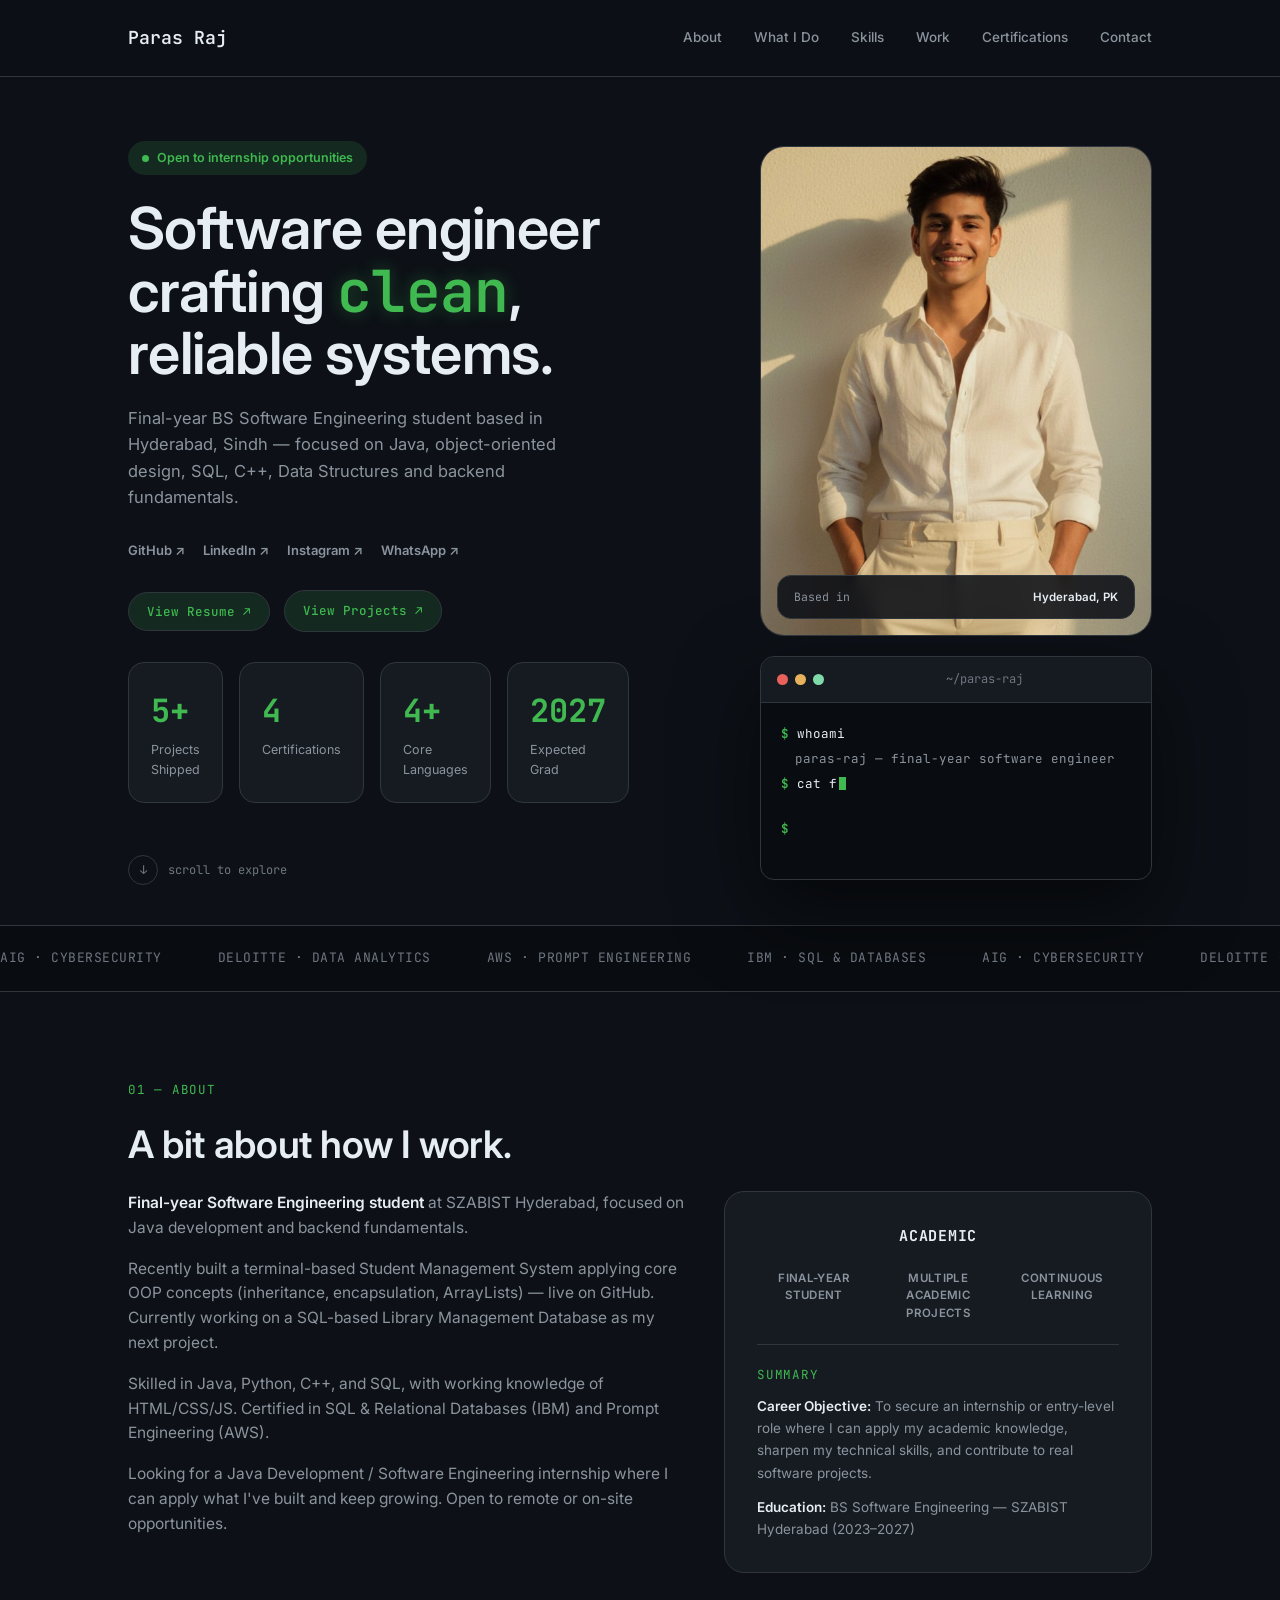
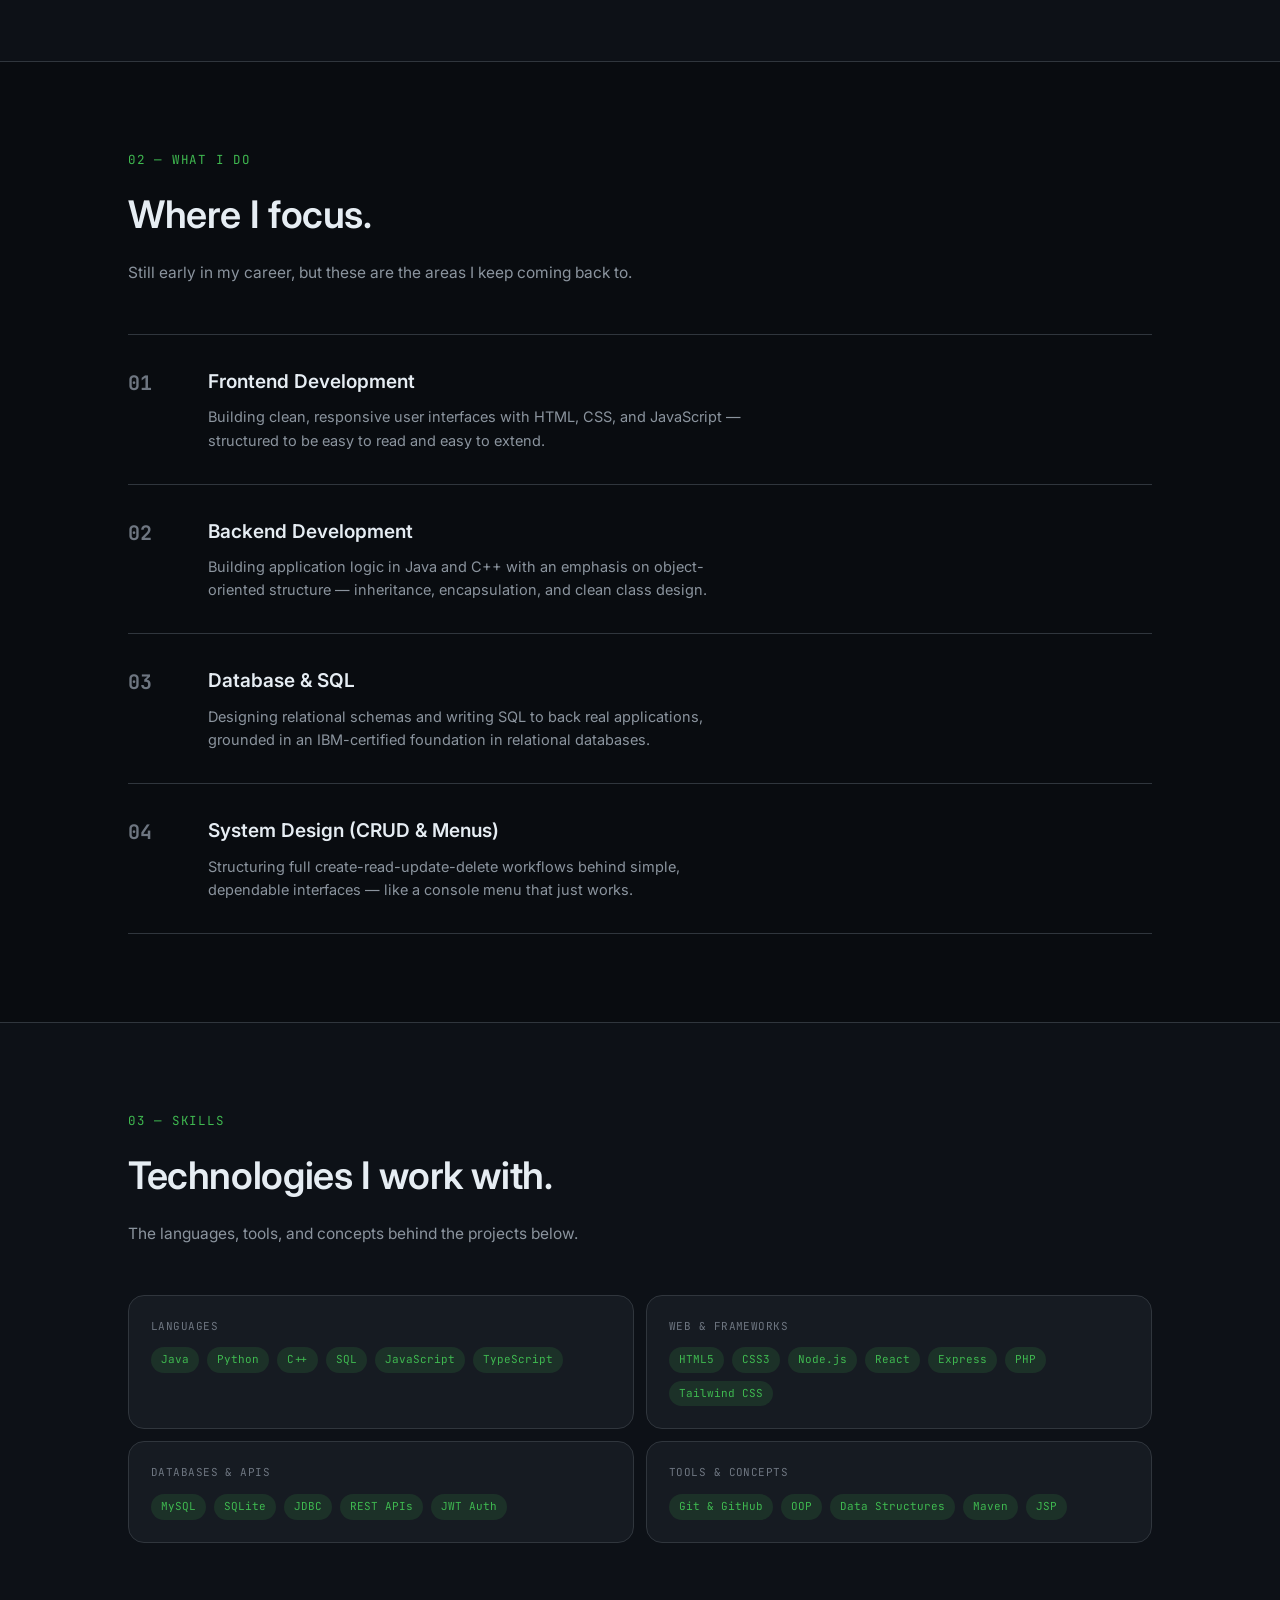
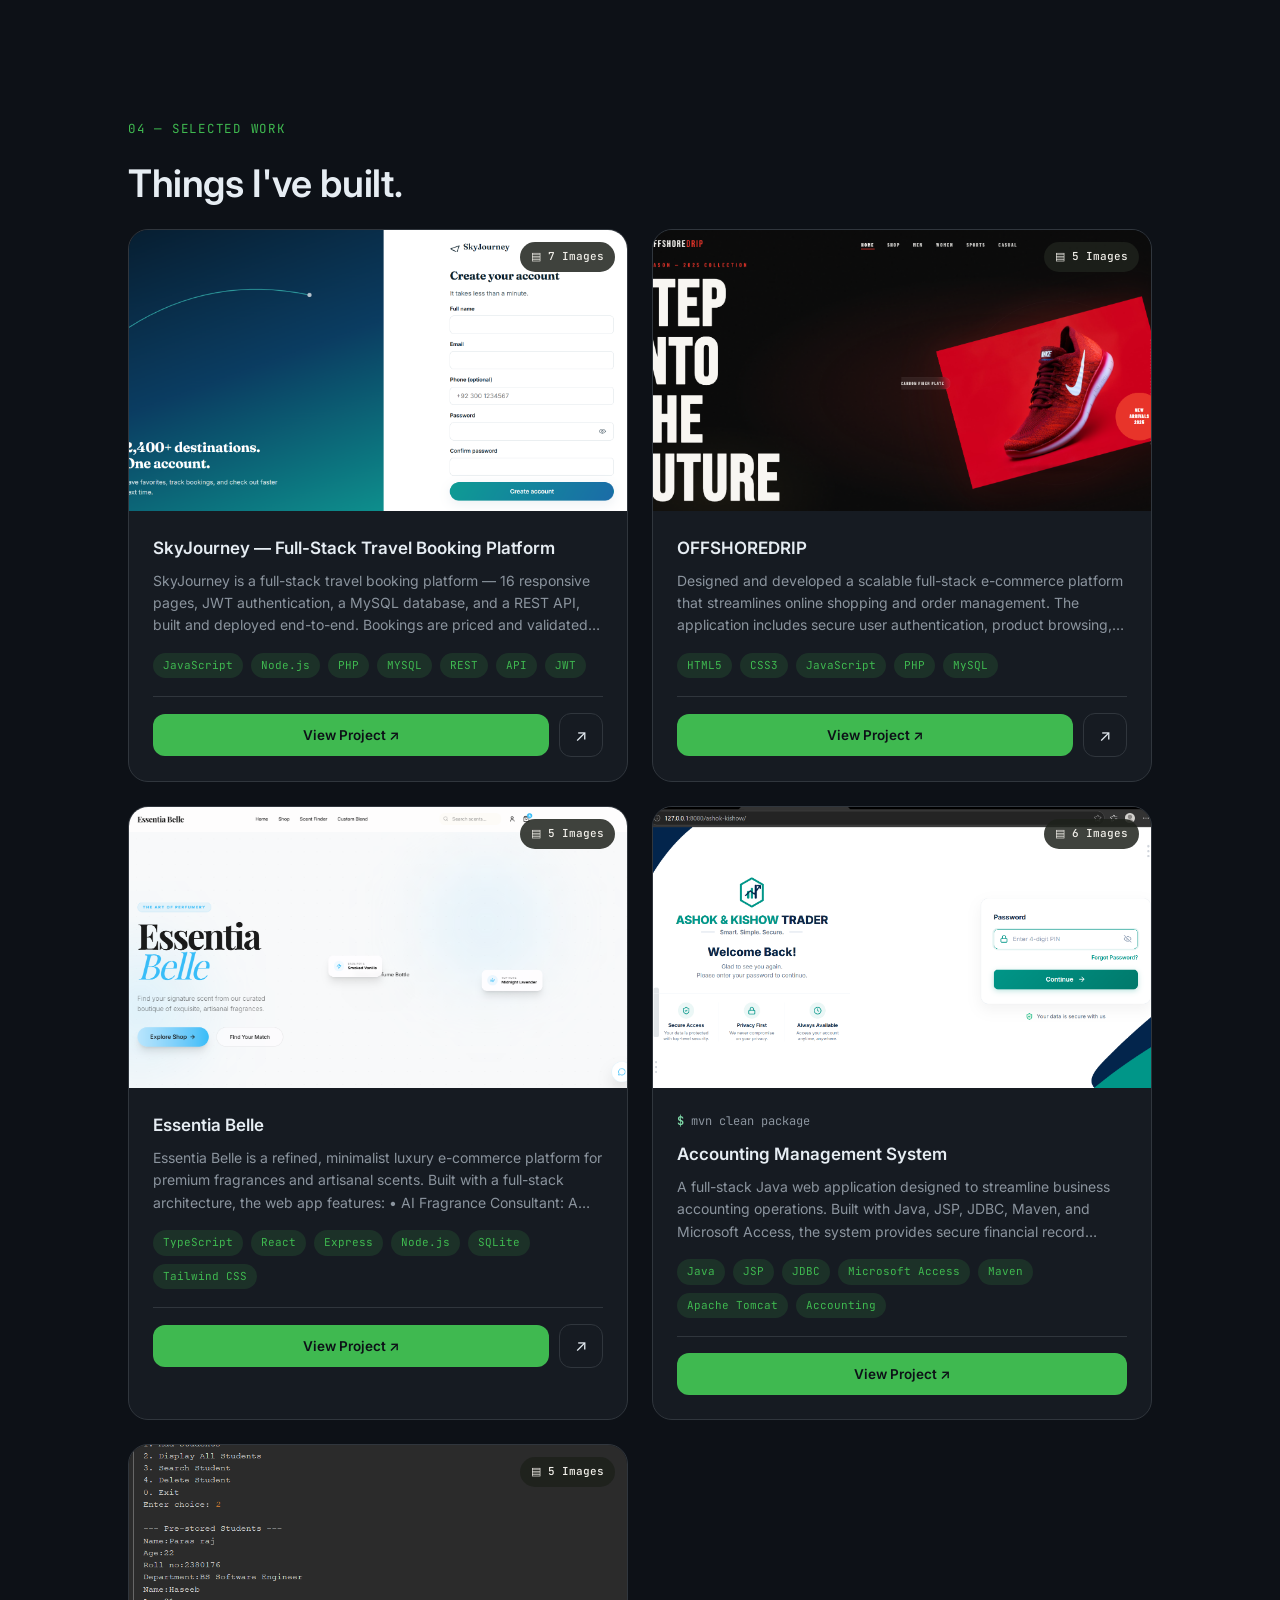
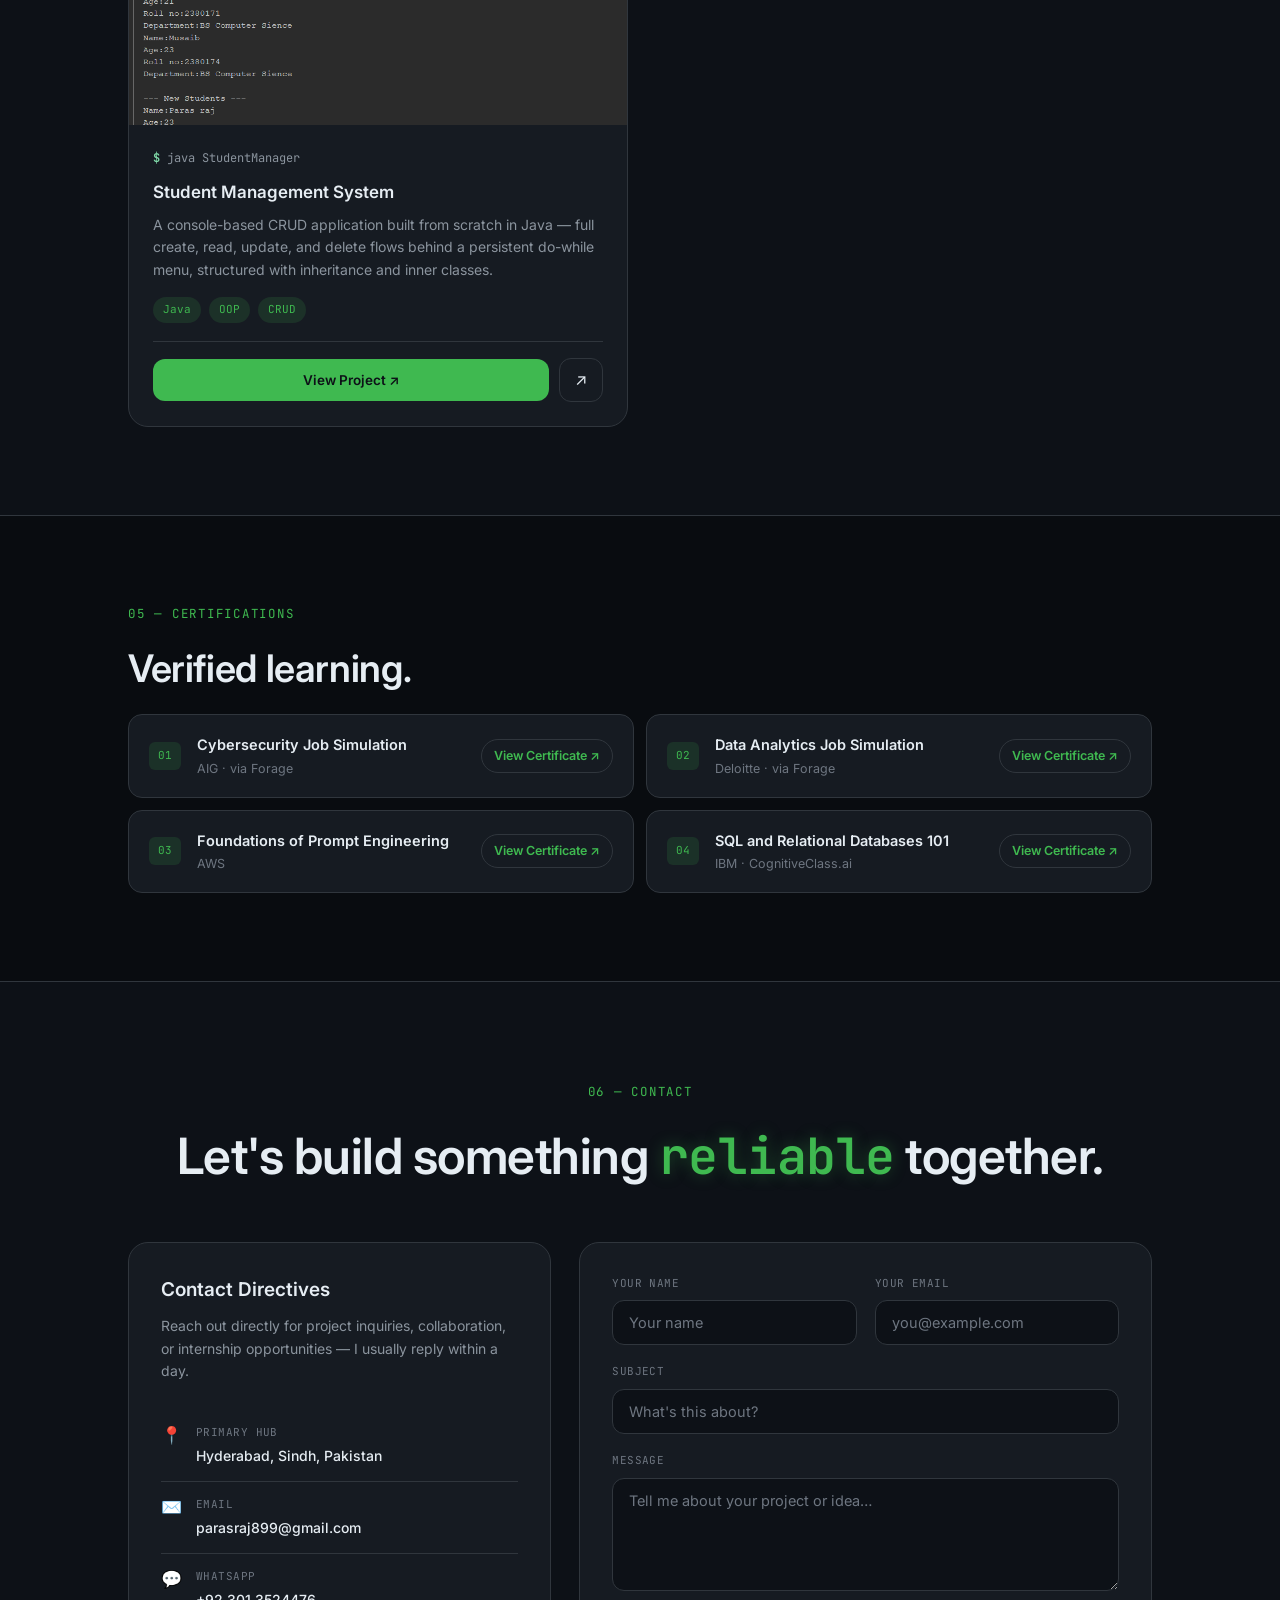
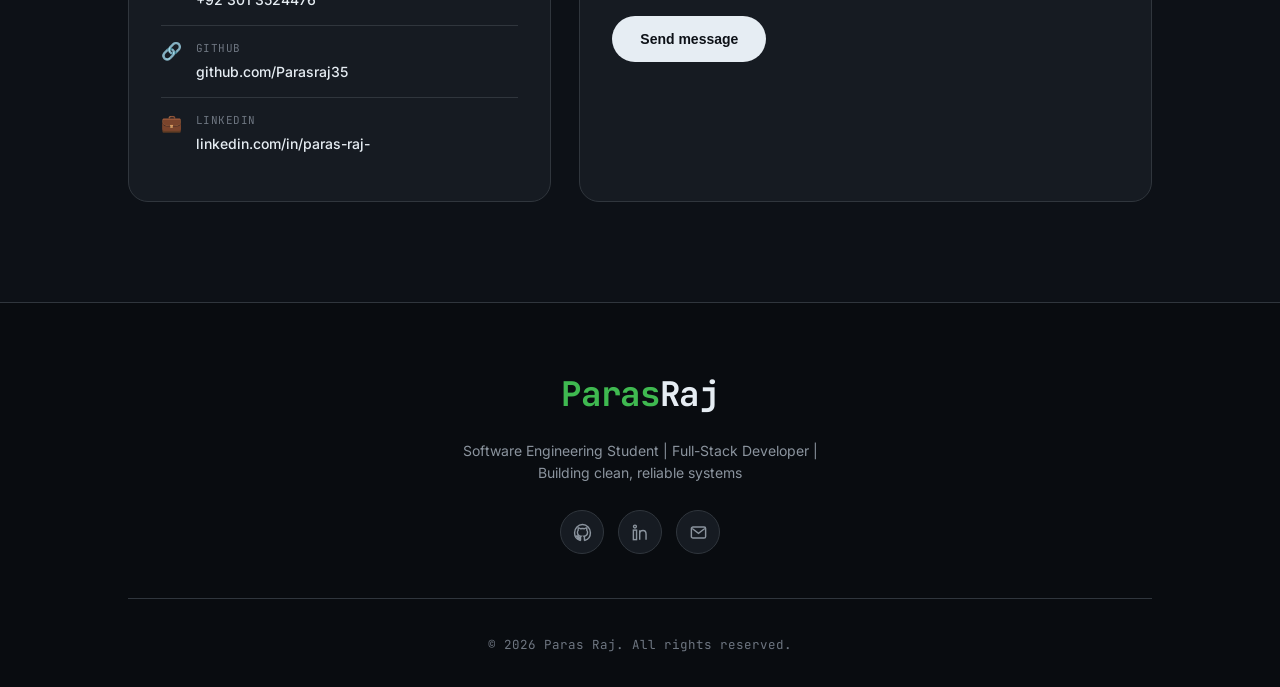
==== commit 4c292fe0: "changes" ====
--- a/index.html
+++ b/index.html
@@ -8,7 +8,7 @@
 <link rel="preconnect" href="https://fonts.googleapis.com">
 <link rel="preconnect" href="https://fonts.gstatic.com" crossorigin>
 <link href="https://fonts.googleapis.com/css2?family=Inter:wght@400;500;600;700&family=JetBrains+Mono:wght@400;500;600;700&display=swap" rel="stylesheet">
-<link rel="stylesheet" href="./styles.css">
+<link rel="stylesheet" href="./styles.css?v=2">
 </head>
 <body>
 
@@ -65,10 +65,27 @@
         scroll to explore
       </div>
     </div>
+    <div class="hero-visual">
     <div class="photo-card">
-      <img src="[data-uri]" alt="Paras Raj">
+    <img src="/images/pic.webp" alt="Paras raj">
       <div class="photo-fallback">PR</div>
       <div class="photo-tag"><span>Based in</span><b>Hyderabad, PK</b></div>
+    </div>
+
+    <div class="term-window hero-terminal" aria-hidden="true">
+      <div class="term-titlebar">
+        <div class="term-dots"><span></span><span></span><span></span></div>
+        <span class="term-title">~/paras-raj</span>
+      </div>
+      <div class="term-body hero-terminal-body" id="hero-terminal-body">
+        <div class="term-line cmd" data-text="whoami"></div>
+        <div class="term-line out" data-text="paras-raj — final-year software engineer"></div>
+        <div class="term-line cmd" data-text="cat focus.txt"></div>
+        <div class="term-line out" data-text="Java · SQL · C++ · OOP · Data Structures"></div>
+        <div class="term-line cmd" data-text="echo $STATUS"></div>
+        <div class="term-line out accent" data-text="open_to_internships"></div>
+      </div>
+    </div>
     </div>
   </div>
 </header>
@@ -659,6 +676,42 @@
 const heroProjectStat = document.getElementById('hero-stat-projects');
 if(heroProjectStat) heroProjectStat.textContent = PROJECTS.length + '+';
 
+function typeHeroTerminal(){
+  const lines = document.querySelectorAll('#hero-terminal-body .term-line');
+  if(!lines.length) return;
+  const reduceMotion = window.matchMedia('(prefers-reduced-motion: reduce)').matches;
+  if(reduceMotion){
+    lines.forEach(el => { el.textContent = el.dataset.text || ''; });
+    const cursor = document.createElement('span');
+    cursor.className = 'term-cursor';
+    lines[lines.length - 1].appendChild(cursor);
+    return;
+  }
+  let i = 0;
+  function typeLine(){
+    if(i >= lines.length) return;
+    const el = lines[i];
+    const text = el.dataset.text || '';
+    const speed = el.classList.contains('cmd') ? 45 : 16;
+    let c = 0;
+    const timer = setInterval(() => {
+      c++;
+      document.querySelectorAll('#hero-terminal-body .term-cursor').forEach(cur => cur.remove());
+      el.textContent = text.slice(0, c);
+      const cursor = document.createElement('span');
+      cursor.className = 'term-cursor';
+      el.appendChild(cursor);
+      if(c >= text.length){
+        clearInterval(timer);
+        i++;
+        if(i < lines.length) setTimeout(typeLine, 260);
+      }
+    }, speed);
+  }
+  typeLine();
+}
+setTimeout(typeHeroTerminal, 500);
+
 if('IntersectionObserver' in window){
   const io = new IntersectionObserver((entries) => {
     entries.forEach(entry => {
--- a/styles.css
+++ b/styles.css
@@ -27,7 +27,7 @@
   a{color:inherit; text-decoration:none;}
   img{max-width:100%; display:block;}
   .wrap{max-width:1080px; margin:0 auto; padding:0 28px;}
-  .em{font-family:var(--font-mono); font-weight:600; color:var(--accent);}
+  .em{font-family:var(--font-mono); font-weight:600; color:var(--accent); text-shadow:0 0 16px rgba(63,185,80,0.35);}
 
 /* NAV */
 
@@ -163,13 +163,19 @@
     display:inline-flex; align-items:center; gap:8px; font-size:12.5px; font-weight:600;
     color:var(--accent); background:var(--accent-soft); padding:7px 14px; border-radius:100px; margin-bottom:22px;
   }
-  .badge::before{content:''; width:7px; height:7px; border-radius:50%; background:var(--accent);}
+  .badge::before{content:''; width:7px; height:7px; border-radius:50%; background:var(--accent); animation:status-ping 2.2s ease-in-out infinite;}
+  @keyframes status-ping{
+    0%{box-shadow:0 0 0 0 rgba(63,185,80,0.55);}
+    70%{box-shadow:0 0 0 7px rgba(63,185,80,0);}
+    100%{box-shadow:0 0 0 0 rgba(63,185,80,0);}
+  }
   h1{font-family:var(--font-sans); font-weight:600; font-size:clamp(34px,5.2vw,58px); line-height:1.08; letter-spacing:-0.01em; margin-bottom:20px;}
   .hero-sub{color:var(--ink-dim); font-size:16.5px; max-width:48ch; margin-bottom:30px;}
   .social-row{display:flex; gap:18px; align-items:center;}
   .social-row a{font-size:13px; font-weight:600; color:var(--ink-dim); border-bottom:1px solid transparent; padding-bottom:2px;}
   .social-row a:hover{color:var(--accent); border-color:var(--accent);}
 
+  .hero-visual{display:flex; flex-direction:column; gap:20px;}
   .photo-card{position:relative; border-radius:24px; overflow:hidden; background:var(--accent-soft); aspect-ratio:4/5; border:1px solid var(--line);}
   .photo-card img{width:100%; height:100%; object-fit:cover;}
   .photo-fallback{width:100%; height:100%; display:none; align-items:center; justify-content:center; font-family:var(--font-mono); font-weight:600; font-size:64px; color:var(--accent);}
@@ -388,6 +394,18 @@
   .term-close:hover{color:var(--ink);}
   .term-body{padding:24px;}
 
+  /* HERO TERMINAL WIDGET */
+  .hero-terminal{width:100%;}
+  .hero-terminal-body{font-family:var(--font-mono); font-size:12.5px; line-height:2; padding:18px 20px; min-height:168px;}
+  .term-line{white-space:pre-wrap; word-break:break-word; min-height:1.6em;}
+  .term-line.cmd{color:var(--ink);}
+  .term-line.cmd::before{content:'$ '; color:var(--accent); font-weight:600;}
+  .term-line.out{color:var(--ink-dim); padding-left:14px;}
+  .term-line.out.accent{color:var(--accent); text-shadow:0 0 10px rgba(63,185,80,0.3);}
+  .term-cursor{display:inline-block; width:7px; height:13px; margin-left:2px; background:var(--accent); vertical-align:-2px; animation:term-blink 0.9s steps(1) infinite;}
+  @keyframes term-blink{50%{opacity:0;}}
+  @media(prefers-reduced-motion:reduce){.term-cursor{animation:none;}}
+
   .cert-modal-window{width:100%; max-width:800px; max-height:92vh; display:flex; flex-direction:column;}
   .cert-frame-wrap{position:relative; flex:1; min-height:0; background:#525659;}
   #cert-frame{width:100%; height:100%; min-height:70vh; border:none; display:block; background:#fff;}
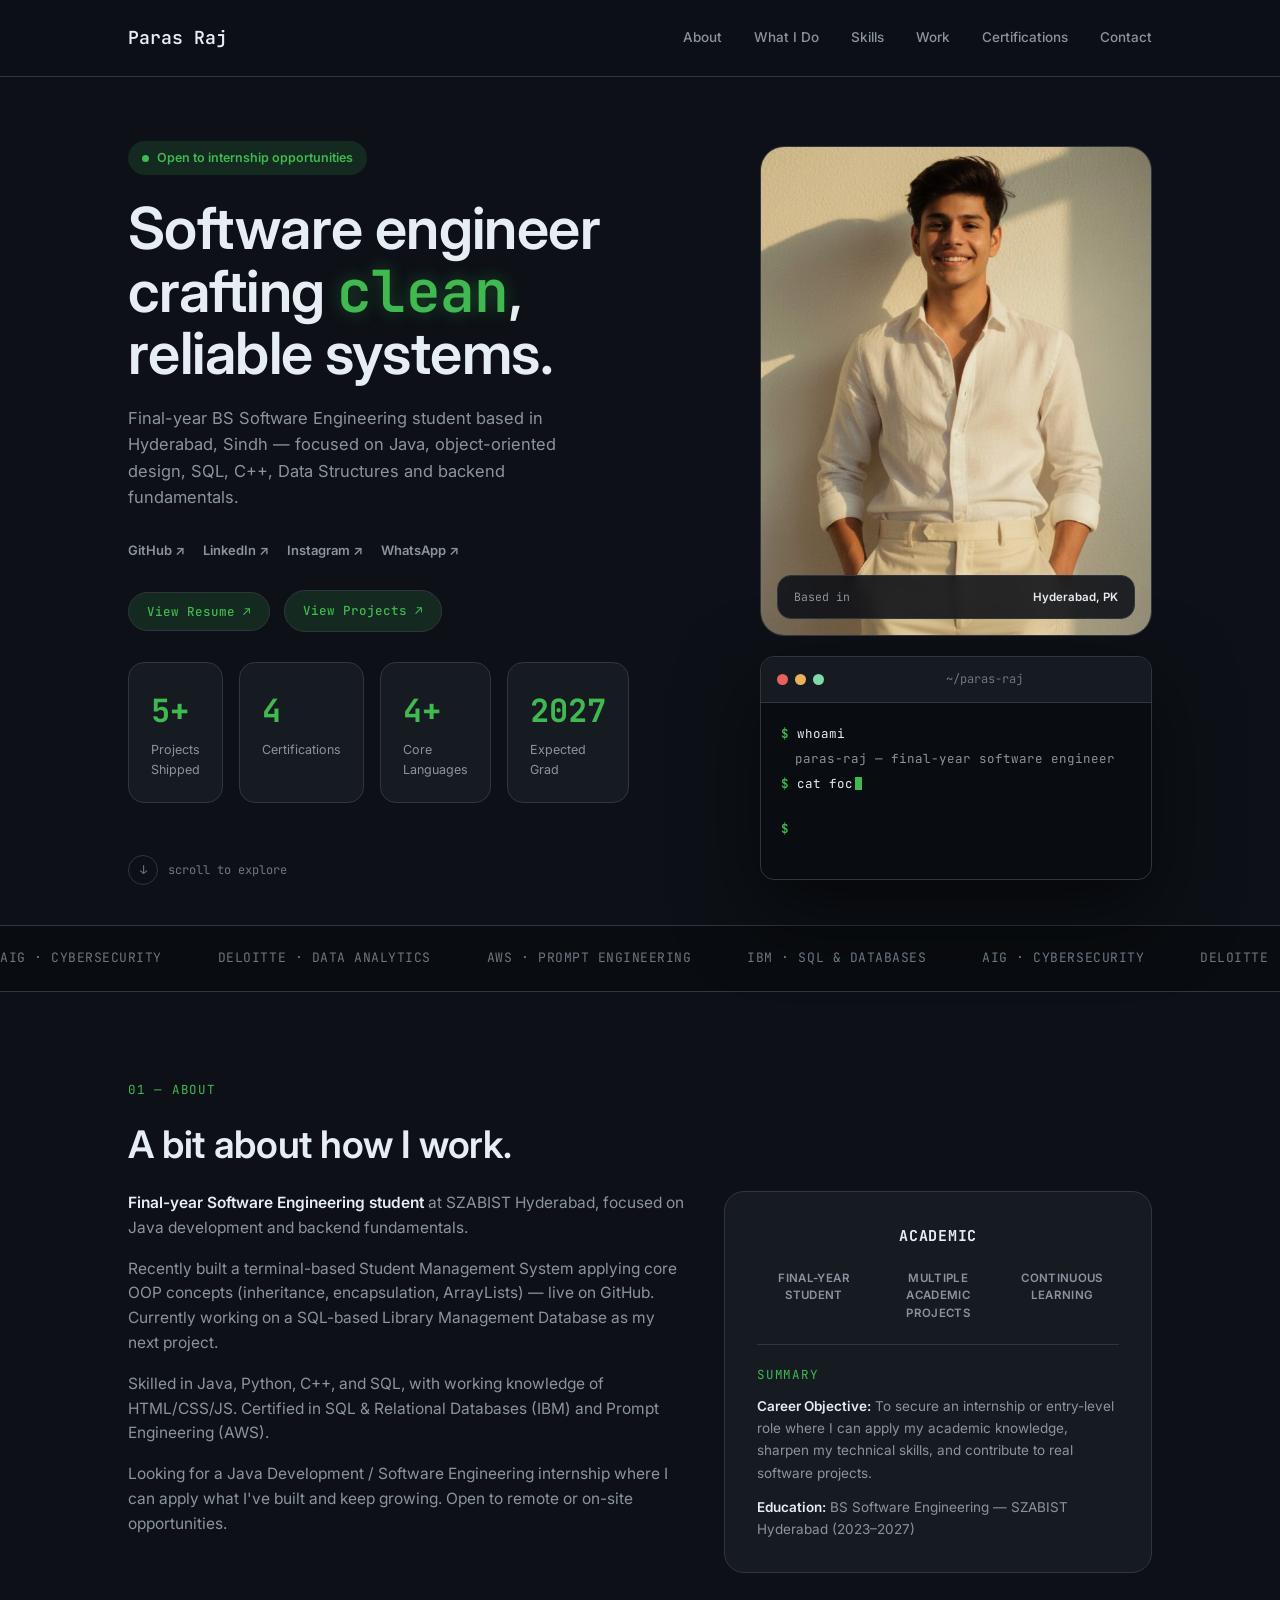
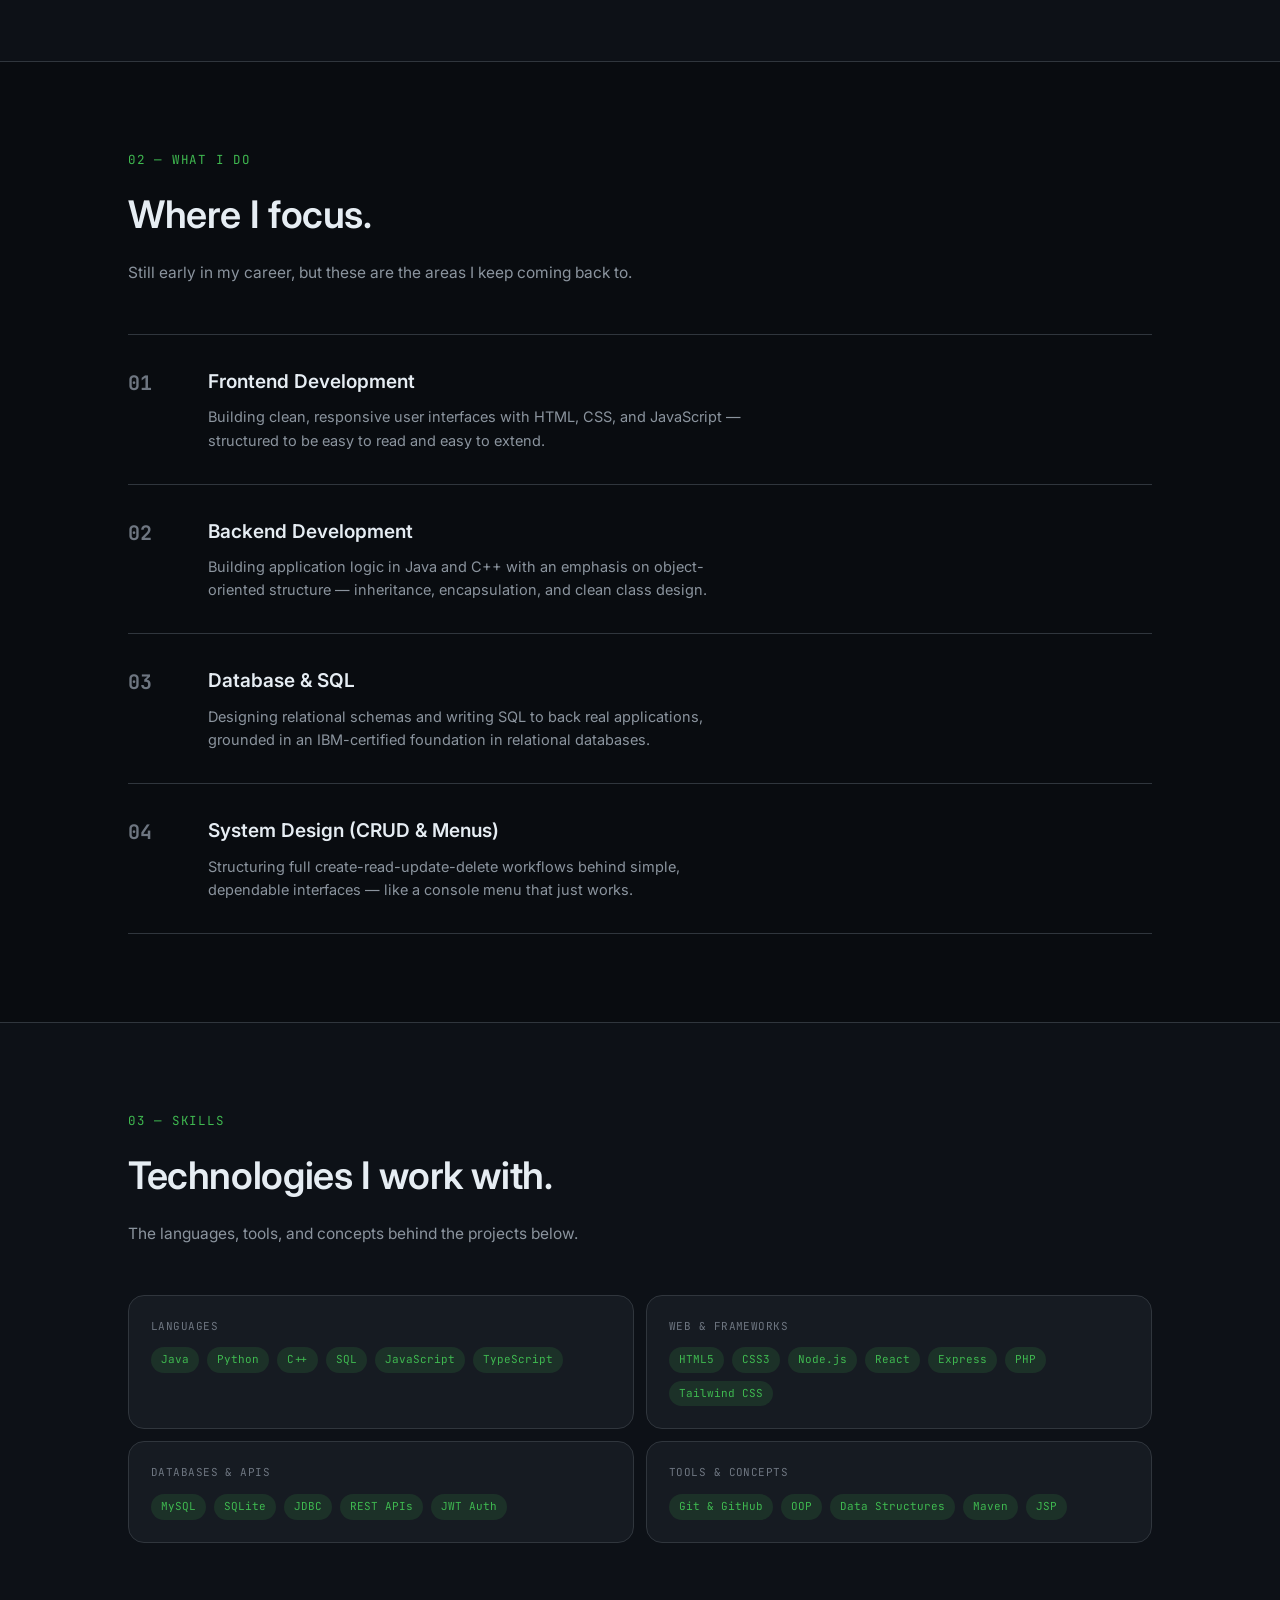
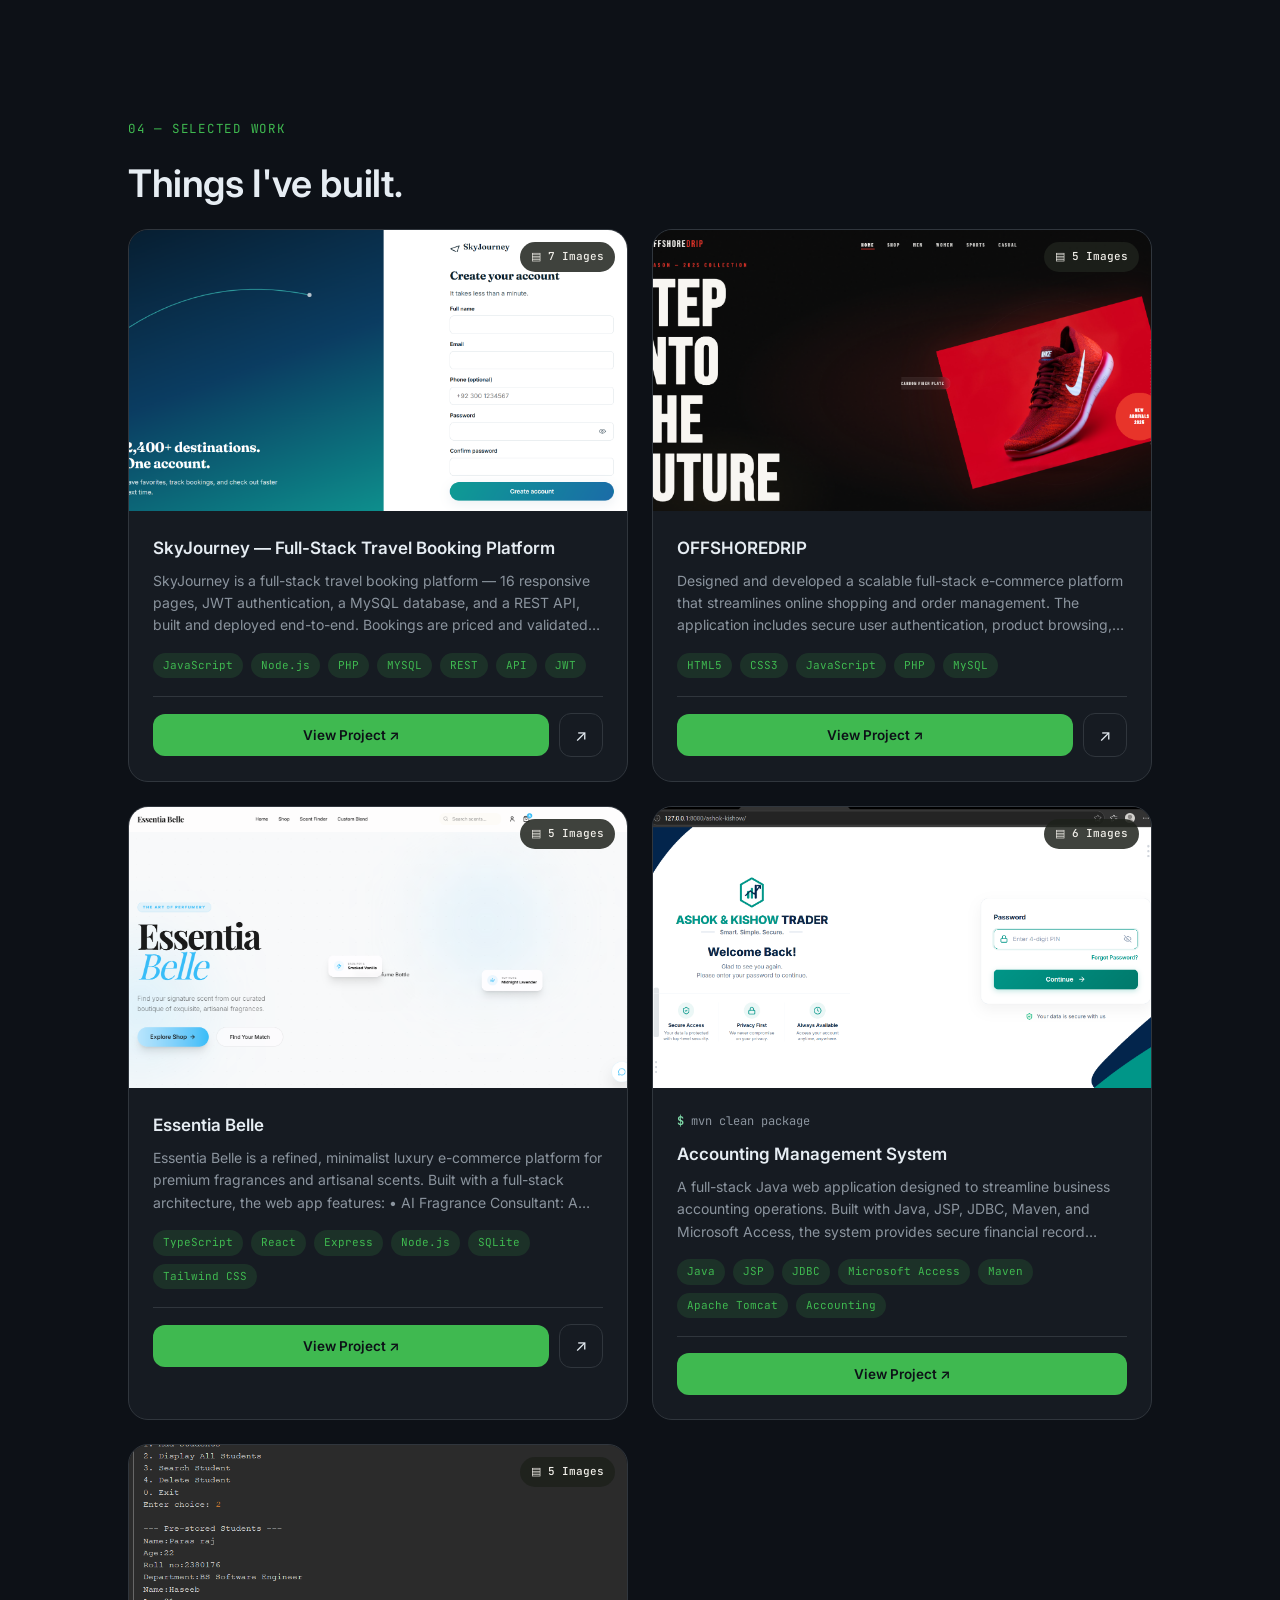
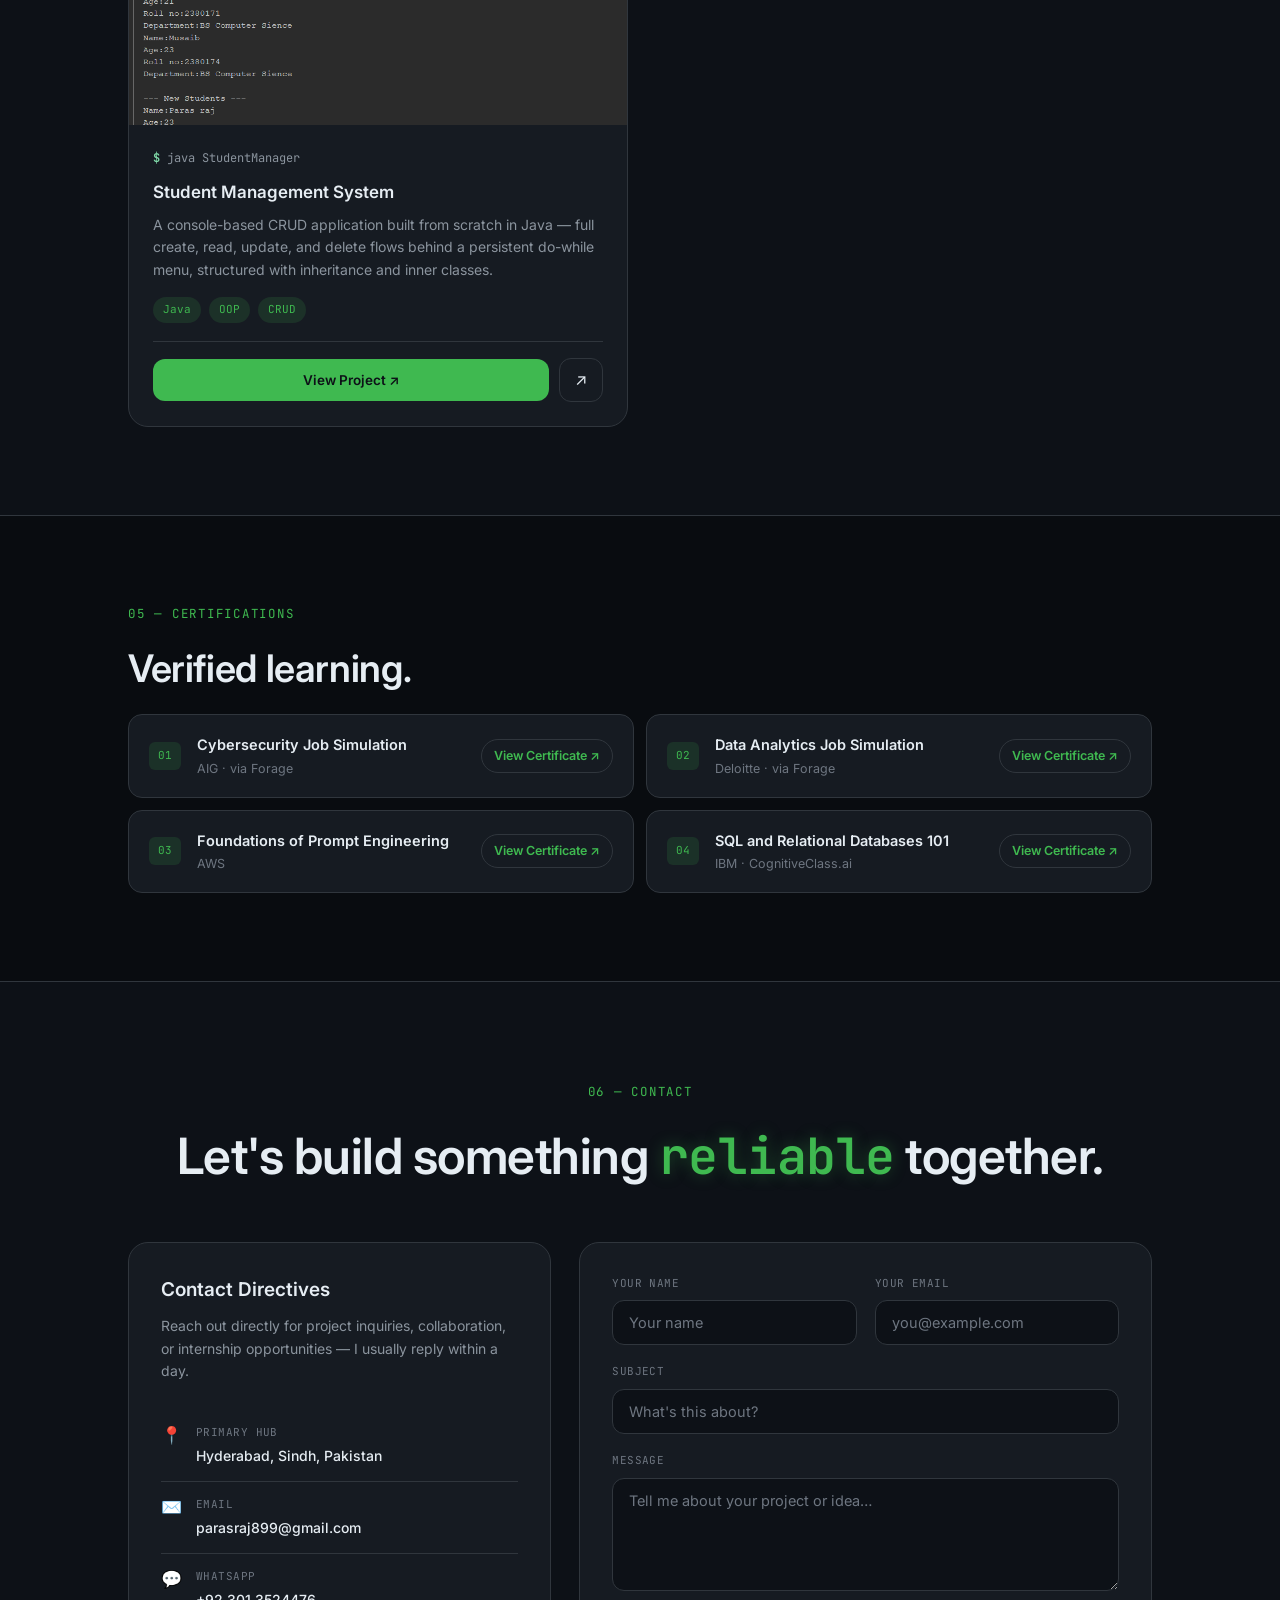
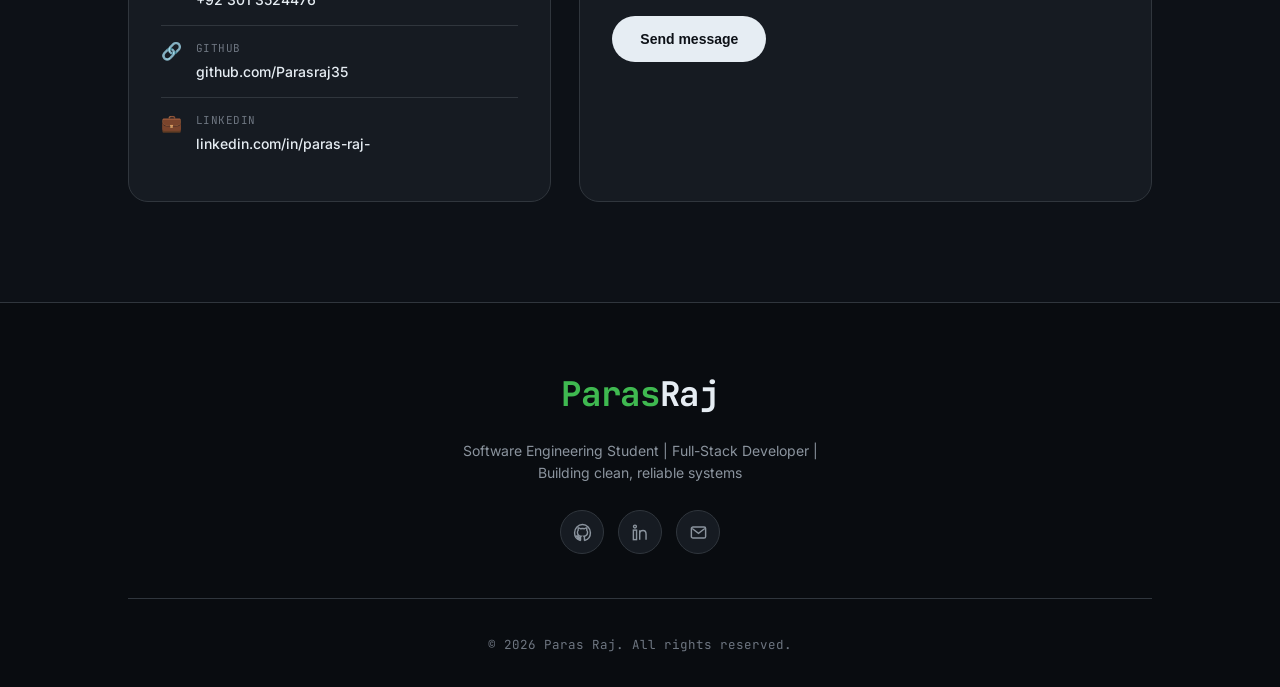
==== commit 16b611ef: "image solve" ====
--- a/index.html
+++ b/index.html
@@ -67,7 +67,7 @@
     </div>
     <div class="hero-visual">
     <div class="photo-card">
-    <img src="/images/pic.webp" alt="Paras raj">
+    <img src="./images/pic.webp" alt="Paras raj">
       <div class="photo-fallback">PR</div>
       <div class="photo-tag"><span>Based in</span><b>Hyderabad, PK</b></div>
     </div>
